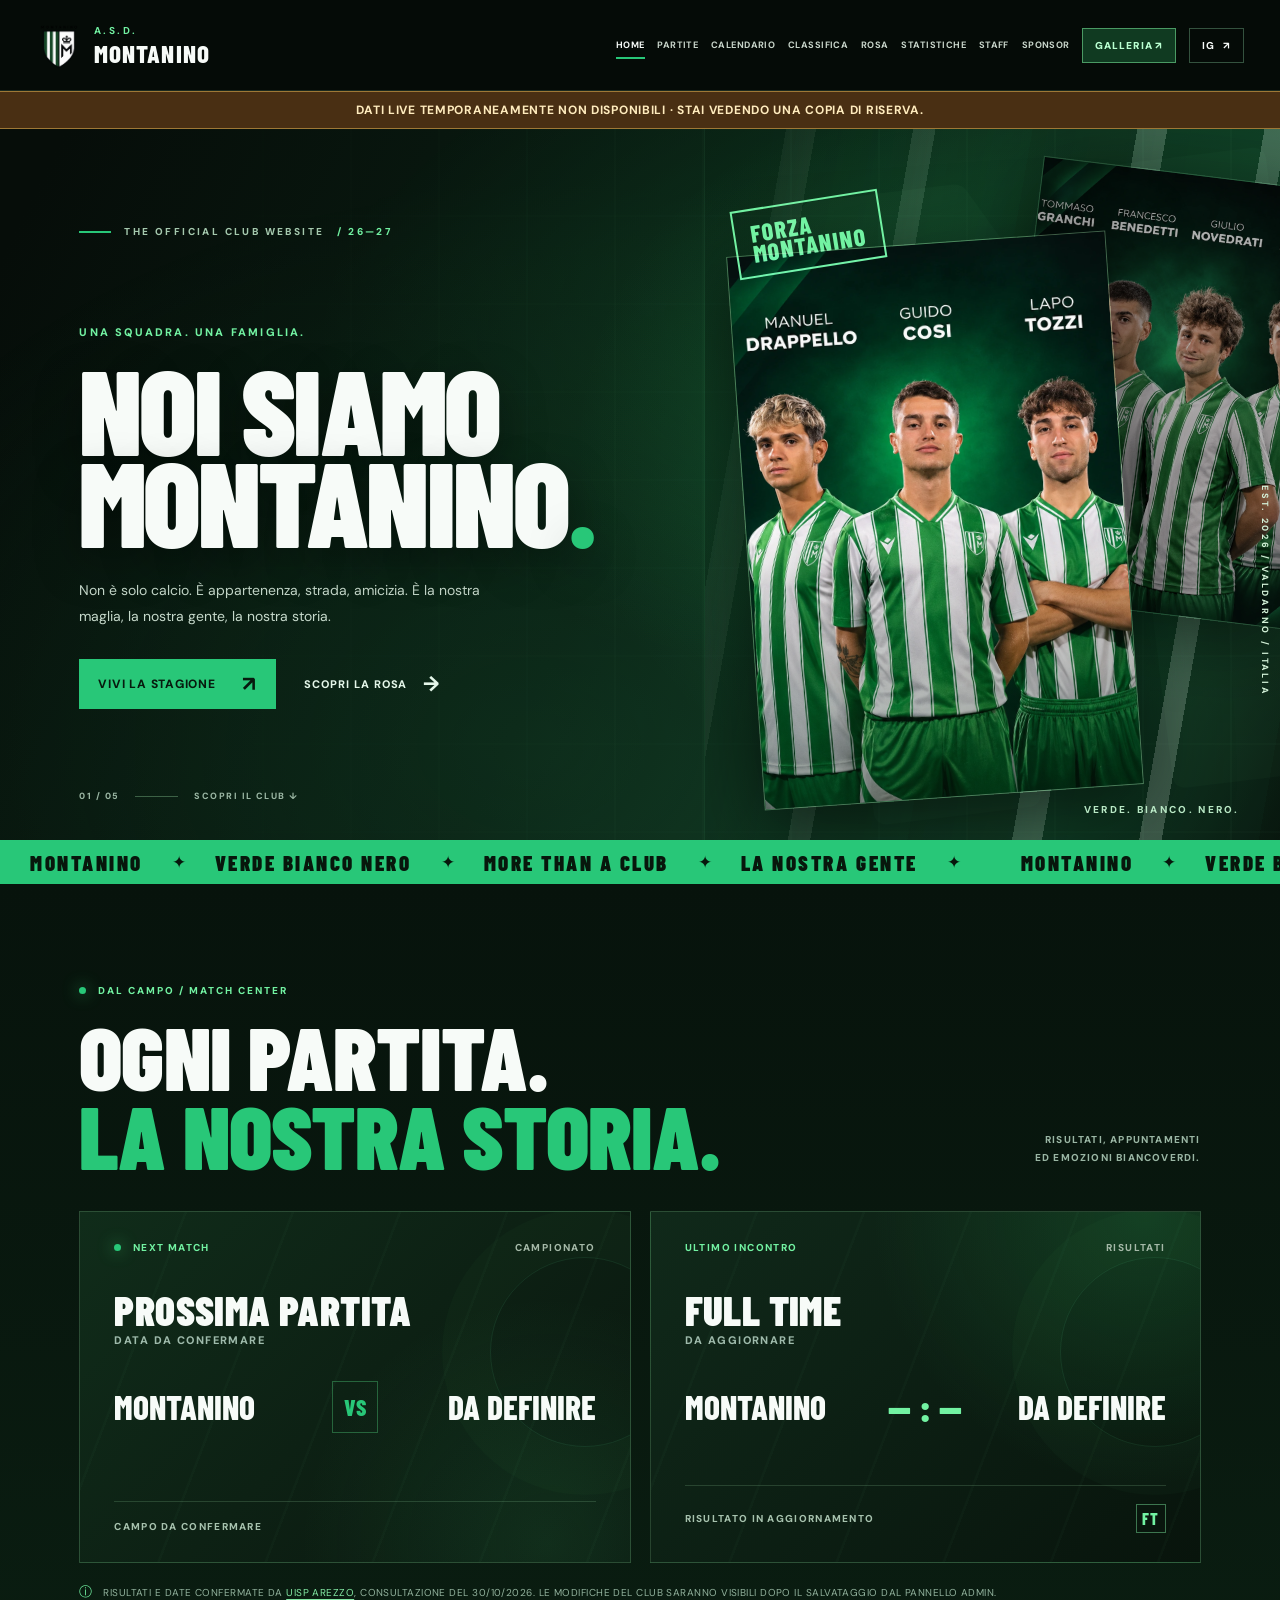
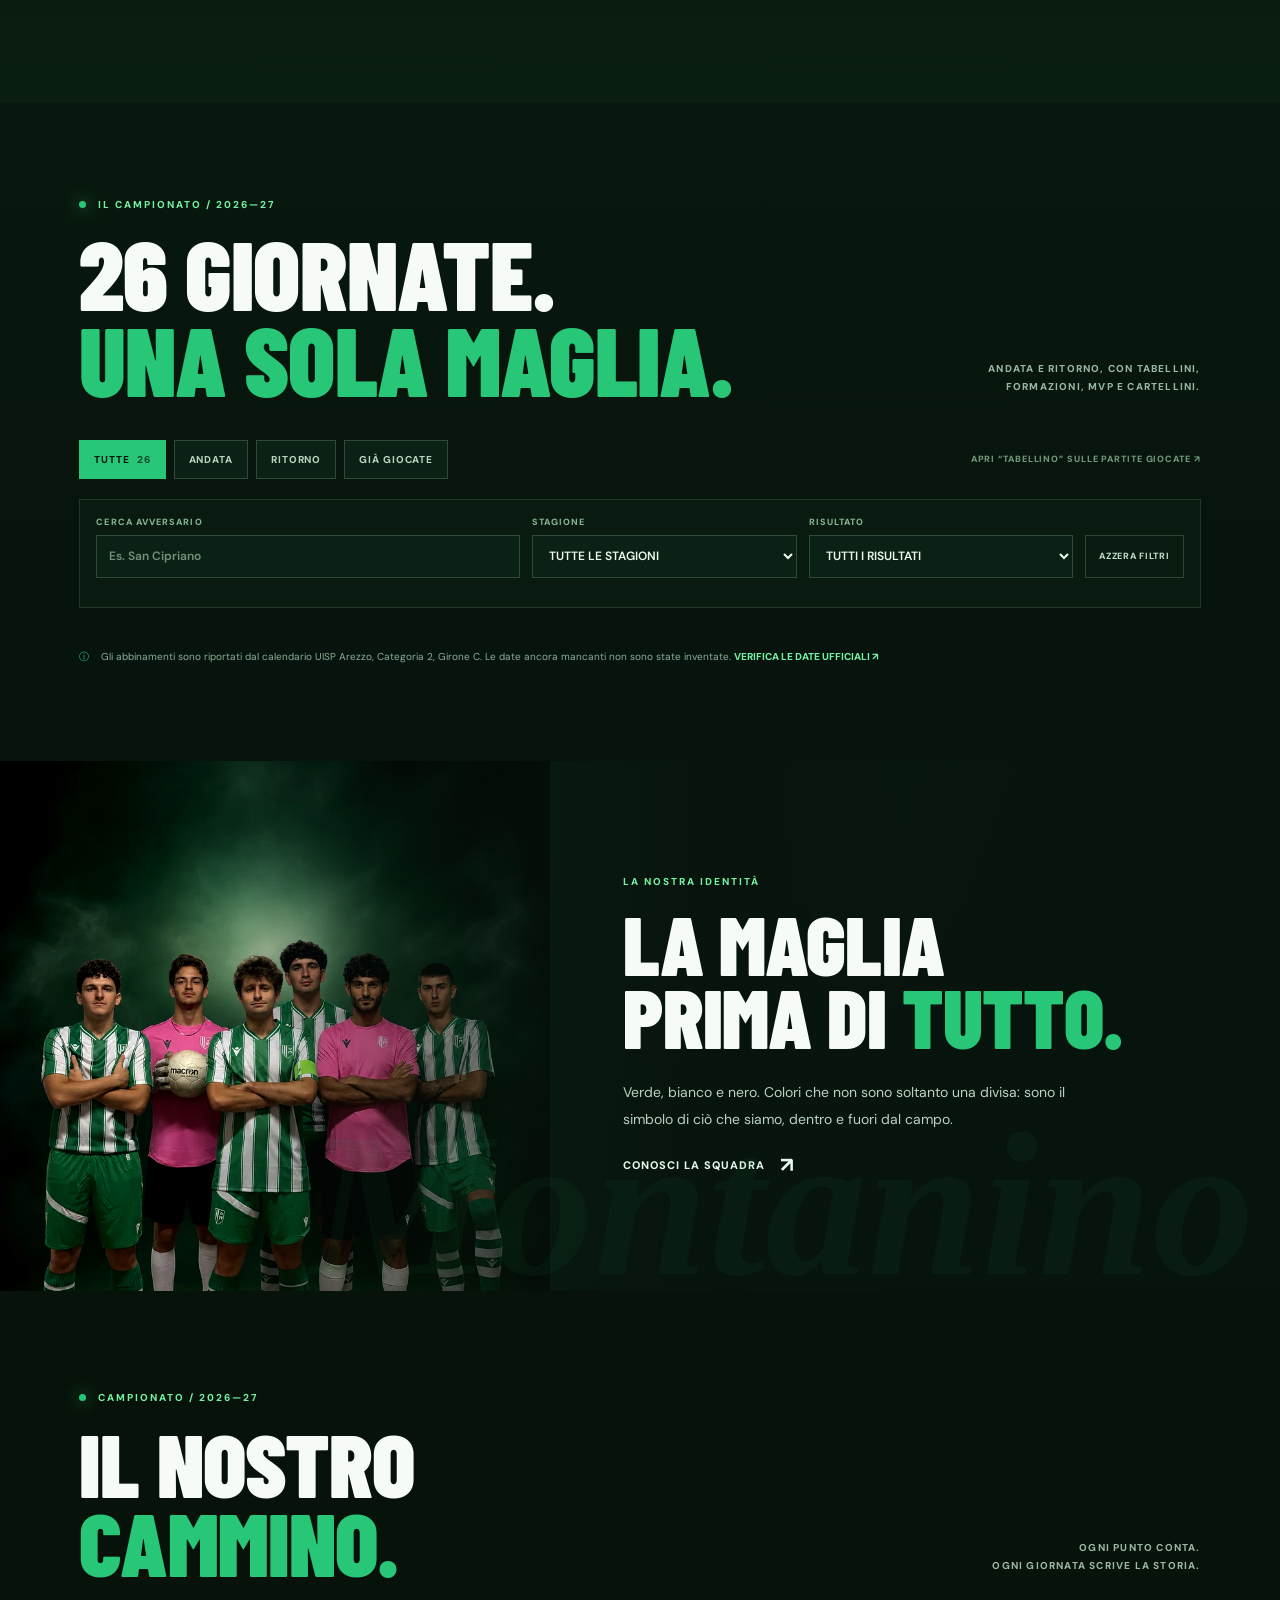
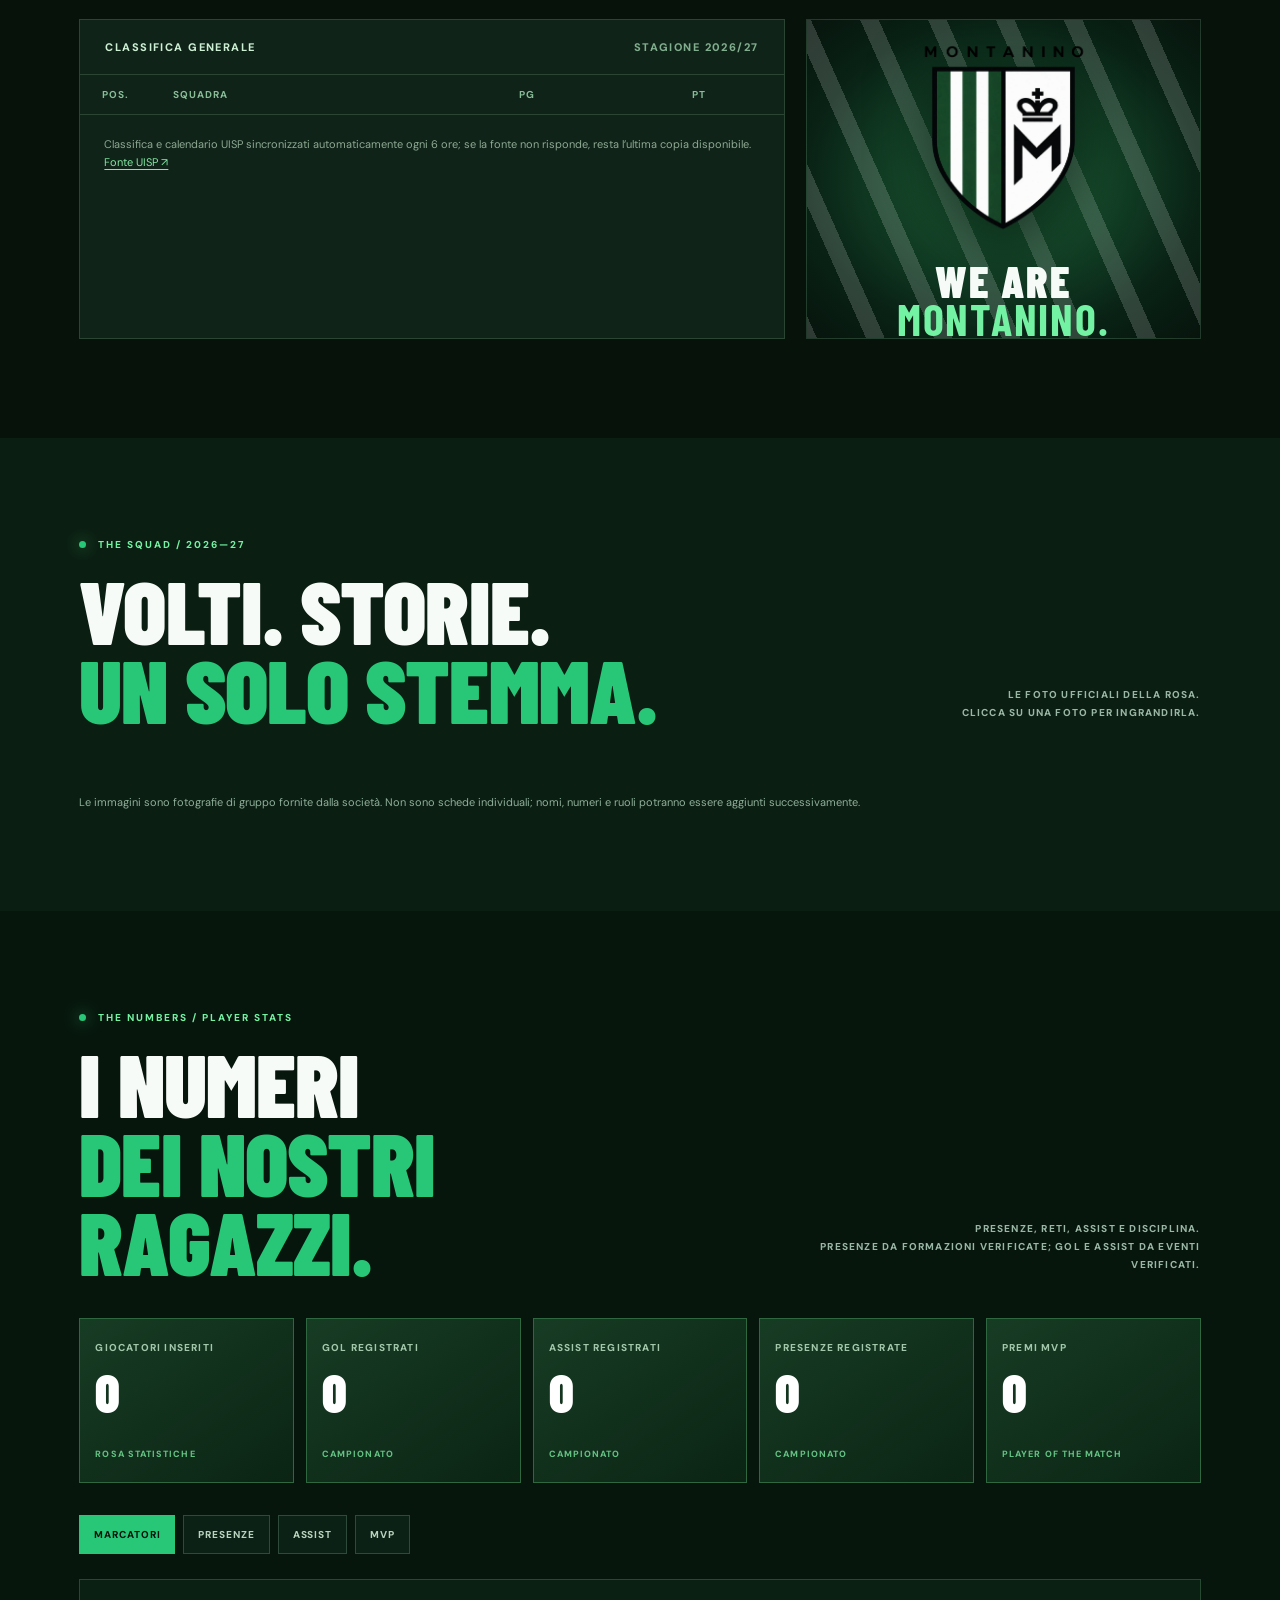
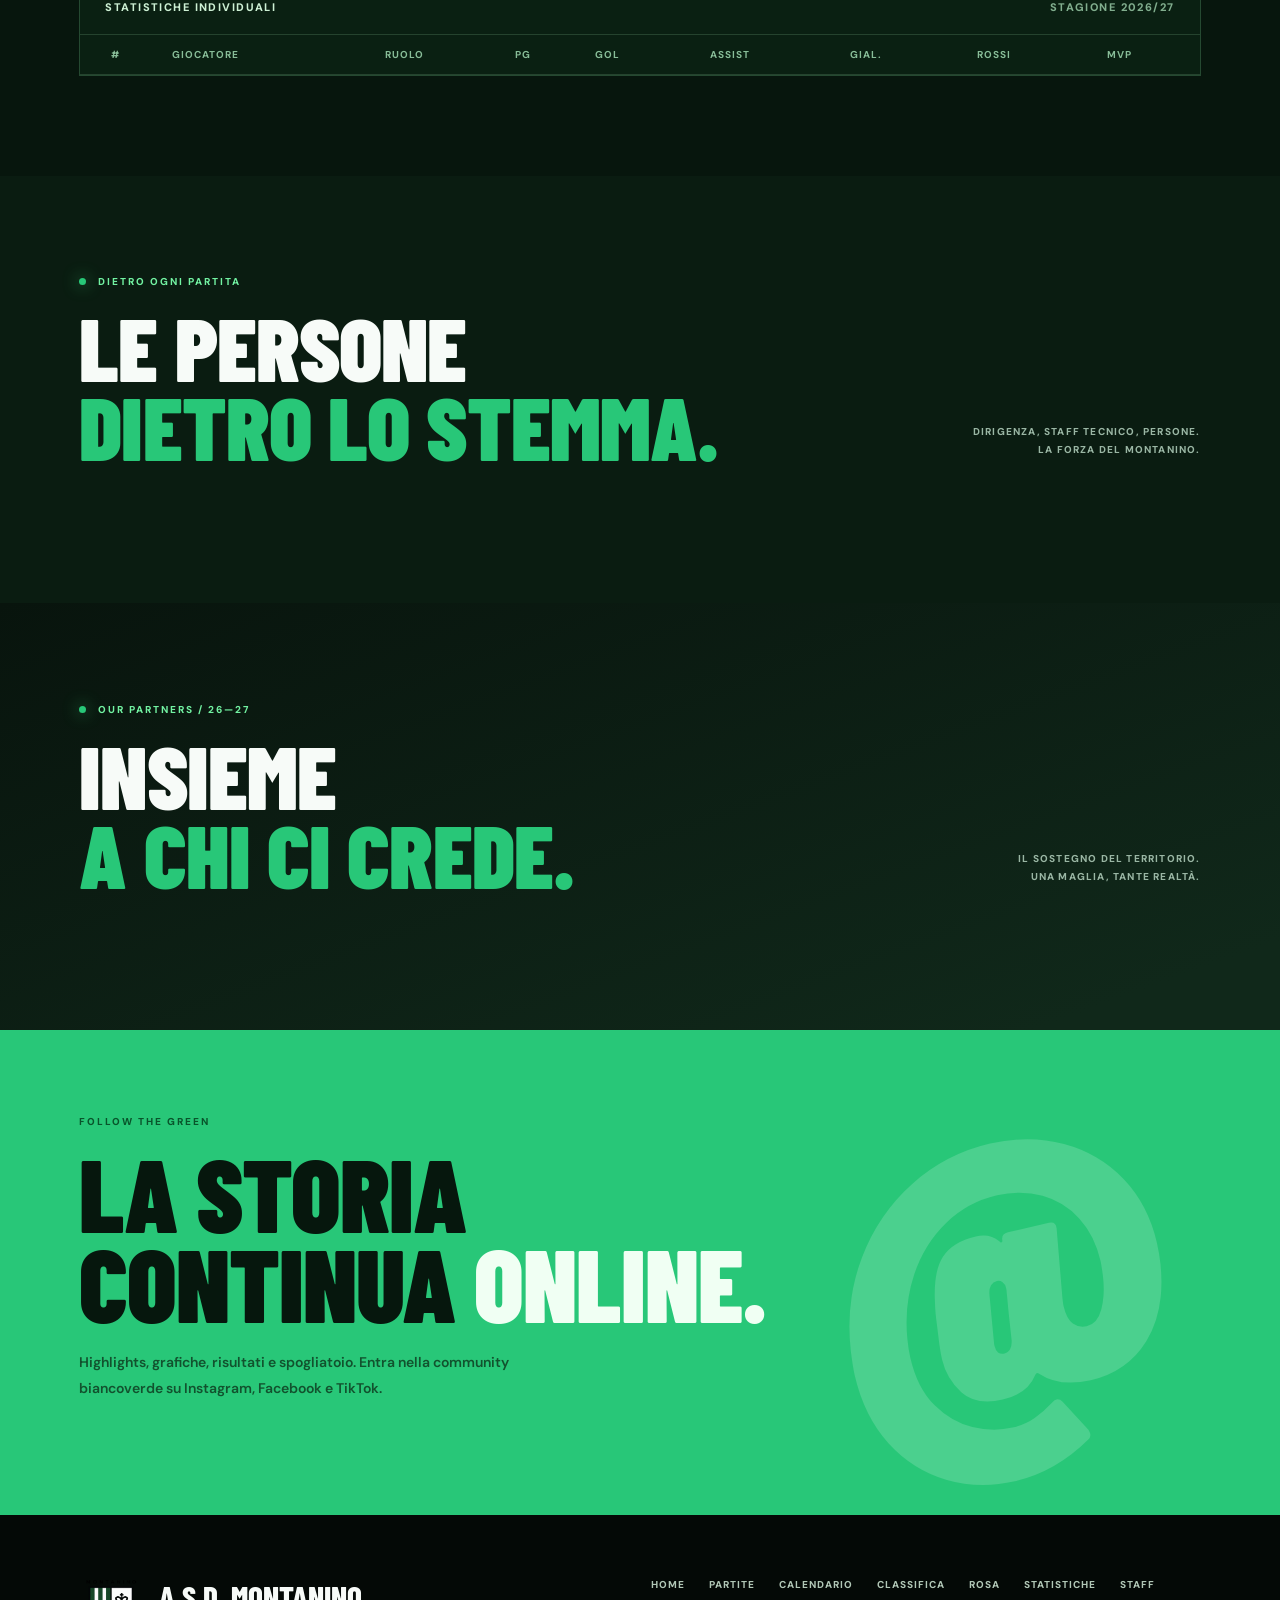
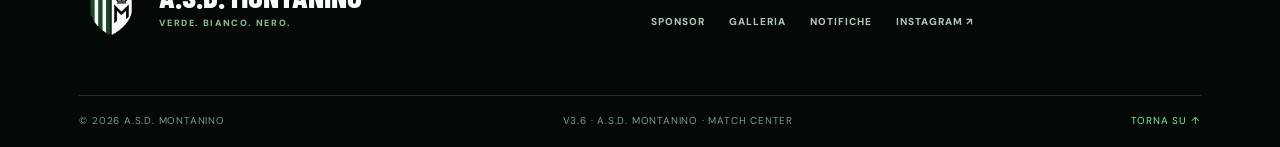
==== index.html @ 869f8a65 "Aggiunge promemoria agli eventi partita" ====
<!doctype html>
<html lang="it">
<head>
  <meta charset="utf-8">
  <meta name="viewport" content="width=device-width,initial-scale=1,viewport-fit=cover">
  <meta name="theme-color" content="#08100c">
  <meta name="description" content="A.S.D. Montanino. Una squadra, una maglia, una comunità. Scopri la rosa, le partite, i risultati e la stagione 2026/27.">
  <meta property="og:type" content="website">
  <meta property="og:title" content="A.S.D. Montanino — Sito ufficiale">
  <meta property="og:description" content="Non è solo calcio. È Montanino.">
  <meta property="og:image" content="assets/img/stemma.webp">
  <title>A.S.D. Montanino — Sito ufficiale</title>
  <link rel="icon" type="image/webp" href="assets/img/stemma.webp">
  <link rel="preconnect" href="https://fonts.googleapis.com">
  <link rel="preconnect" href="https://fonts.gstatic.com" crossorigin>
  <link href="https://fonts.googleapis.com/css2?family=Barlow+Condensed:wght@500;600;700;800;900&family=DM+Sans:wght@400;500;600;700;800&display=swap" rel="stylesheet">
  <link rel="stylesheet" href="style.css?v=20261122-calendar-archive-1">
  <script src="data.js" defer></script>
  <script src="player-cards.js?v=20261117-public-cards" defer></script>
  <script src="tabellini.js?v=20261117-public-cards" defer></script>
  <script src="config.js" defer></script>
  <script src="site-common.js?v=20261109-no-voti" defer></script>
  <script src="site-loader.js?v=20261122-match-reminders-1" defer></script>
  <script src="fx.js" defer></script>
  <link rel="manifest" href="manifest.json">
  <link rel="apple-touch-icon" href="assets/icons/montanino-192.png">
  <meta name="apple-mobile-web-app-capable" content="yes">
  <meta name="apple-mobile-web-app-status-bar-style" content="black-translucent">
  <meta name="apple-mobile-web-app-title" content="Montanino">
  <link rel="stylesheet" href="pwa.css?v=20261109">
  <script src="pwa.js?v=20261109" defer></script>
  <link rel="stylesheet" href="app-ui.css?v=20261122-safari-refresh-1">
  <script src="app-ui.js?v=20261122-safari-refresh-1" defer></script>
  <script src="push-route.js?v=20261109-tap" defer></script>
  <link rel="stylesheet" href="pull-refresh.css?v=20261109">
  <script src="pull-refresh.js?v=20261109" defer></script>
</head>
<body>
<a class="skip-link" href="#contenuto">Vai al contenuto</a>
<div id="intro" class="intro" aria-hidden="true">
  <div class="intro-ring"></div>
  <div class="intro-content"><img src="assets/img/stemma.webp" alt=""><span class="intro-kicker">A.S.D. MONTANINO</span><strong>LA NOSTRA STORIA.</strong><small>CLICCA PER SALTARE</small></div>
</div>
<div class="scroll-progress" aria-hidden="true"></div>
<header class="header" id="header">
  <a href="#home" class="brand" aria-label="Montanino — torna alla home">
    <img src="assets/img/stemma.webp" alt="" width="51" height="54">
    <span class="brand-name"><span>A.S.D.</span><strong>MONTANINO</strong></span>
  </a>
  <nav id="nav" class="nav" aria-label="Navigazione principale">
    <a class="nav-link is-current" href="#home">HOME</a>
    <a class="nav-link" href="#partite">PARTITE</a>
    <a class="nav-link" href="#calendario">CALENDARIO</a>
    <a class="nav-link" href="#classifica">CLASSIFICA</a>
    <a class="nav-link" href="#rosa">ROSA</a>
    <a class="nav-link" href="#statistiche">STATISTICHE</a>
    <a class="nav-link" href="#staff">STAFF</a>
    <a class="nav-link" href="#sponsor">SPONSOR</a>
    <a class="nav-gallery" href="galleria.html">GALLERIA ↗</a>
    <a class="nav-instagram" href="https://www.instagram.com/asd_montanino/" target="_blank" rel="noopener noreferrer" aria-label="Apri Instagram A.S.D. Montanino (nuova scheda)">IG <span aria-hidden="true">↗</span></a>
  </nav>
  <button id="menu-toggle" class="menu-toggle" type="button" aria-expanded="false" aria-controls="nav" aria-label="Apri menu"><span></span><span></span><span></span></button>
</header>
<main id="contenuto">
  <section class="hero" id="home" aria-labelledby="hero-title">
    <div class="hero-aurora" aria-hidden="true"></div>
    <div class="hero-grid" aria-hidden="true"></div>
    <canvas id="hero-particles" class="hero-particles" aria-hidden="true"></canvas>
    <div class="hero-giant" aria-hidden="true">M</div>
    <div class="hero-copy">
      <div class="hero-edition"><span class="edition-line"></span> THE OFFICIAL CLUB WEBSITE <span class="edition-number">/ 26—27</span></div>
      <div class="hero-heading-wrap"><p class="hero-pretitle">UNA SQUADRA. UNA FAMIGLIA.</p><h1 id="hero-title">NOI SIAMO<br><span>MONTANINO<span class="hero-period">.</span></span></h1></div>
      <p class="hero-description">Non è solo calcio. È appartenenza, strada, amicizia. È la nostra maglia, la nostra gente, la nostra storia.</p>
      <div class="hero-actions"><a class="btn btn-lime" href="#calendario">VIVI LA STAGIONE <span aria-hidden="true">↗</span></a><a class="text-link" href="#rosa">SCOPRI LA ROSA <span aria-hidden="true">→</span></a></div>
      <div class="hero-bottom"><span class="hero-bottom-index">01 / 05</span><span class="hero-line"></span><span>SCOPRI IL CLUB <span aria-hidden="true">↓</span></span></div>
    </div>
    <div class="hero-art" aria-label="Fotografia della rosa del Montanino">
      <div class="art-stripes" aria-hidden="true"></div><div class="art-stamp" aria-hidden="true">FORZA<br>MONTANINO</div>
      <div class="art-photo photo-back" aria-hidden="true"><img src="assets/img/rosa-03.webp?v=20261103" alt="" fetchpriority="high"></div>
      <div class="art-photo photo-front"><img src="assets/img/rosa-01.webp?v=20261103" alt="Gruppo di giocatori del Montanino con maglia biancoverde" fetchpriority="high"></div>
      <span class="art-side-label">EST. 2026 / VALDARNO / ITALIA</span>
      <span class="art-corner-label">VERDE. BIANCO. NERO.</span>
    </div>
  </section>
  <div class="marquee" aria-label="Verde, bianco, nero. Noi siamo Montanino."><div class="marquee-track" aria-hidden="true"><div class="marquee-set"><span>MONTANINO</span><i>✦</i><span>VERDE BIANCO NERO</span><i>✦</i><span>MORE THAN A CLUB</span><i>✦</i><span>LA NOSTRA GENTE</span><i>✦</i></div><div class="marquee-set"><span>MONTANINO</span><i>✦</i><span>VERDE BIANCO NERO</span><i>✦</i><span>MORE THAN A CLUB</span><i>✦</i><span>LA NOSTRA GENTE</span><i>✦</i></div></div></div>
  <section class="section section-matches" id="partite" aria-labelledby="matches-title">
    <div class="section-heading reveal"><div><p class="eyebrow"><span class="eyebrow-dot"></span> DAL CAMPO / MATCH CENTER</p><h2 id="matches-title">OGNI PARTITA.<br><span>LA NOSTRA STORIA.</span></h2></div><p class="heading-aside">RISULTATI, APPUNTAMENTI<br>ED EMOZIONI BIANCOVERDI.</p></div>
    <div class="match-grid">
      <article class="match-card match-next reveal" aria-labelledby="next-title"><div class="match-card-top"><span class="match-label"><span class="live-dot"></span> NEXT MATCH</span><span class="match-kind" id="next-competition">CAMPIONATO</span></div><h3 id="next-title">PROSSIMA PARTITA</h3><div class="match-date" id="next-date">DATA DA CONFERMARE</div><div class="match-teams"><strong id="next-home">MONTANINO</strong><span class="vs-badge">VS</span><strong id="next-away">DA DEFINIRE</strong></div><div class="countdown" id="countdown" hidden aria-label="Conto alla rovescia alla prossima partita"></div><div class="match-footer"><span id="next-place">CAMPO DA CONFERMARE</span><a id="next-maps" class="arrow-chip" href="#partite" hidden target="_blank" rel="noopener noreferrer" aria-label="Indicazioni per il campo">↗</a></div></article>
      <article class="match-card match-last reveal" aria-labelledby="last-title"><div class="match-card-top"><span class="match-label">ULTIMO INCONTRO</span><span class="match-kind" id="last-competition">RISULTATI</span></div><h3 id="last-title">FULL TIME</h3><div class="match-date" id="last-date">DA AGGIORNARE</div><div class="match-teams"><strong id="last-home">MONTANINO</strong><span class="last-score" id="last-score">— : —</span><strong id="last-away">DA DEFINIRE</strong></div><div class="match-footer"><span id="last-status">RISULTATO IN AGGIORNAMENTO</span><span class="ft-badge">FT</span></div><a id="last-report-link" class="match-report-cta" href="#calendario" hidden>APRI TABELLINO <span aria-hidden="true">↗</span></a></article>
    </div>
    <div class="match-notice"><span>ⓘ</span> RISULTATI E DATE CONFERMATE DA <a href="https://gestionalecalcionuovo.uisp.it/AREZZO/25/57" target="_blank" rel="noopener noreferrer">UISP AREZZO</a>, CONSULTAZIONE DEL 30/10/2026. LE MODIFICHE DEL CLUB SARANNO VISIBILI DOPO IL SALVATAGGIO DAL PANNELLO ADMIN.</div>
  </section>

  <section class="section section-home-gallery" id="foto" aria-labelledby="home-gallery-title" hidden>
    <div class="home-gallery-header">
      <div class="home-gallery-intro">
        <p class="eyebrow"><span class="eyebrow-dot"></span> DAL CAMPO / PHOTO STORIES</p>
        <h2 id="home-gallery-title">SCATTI <span>BIANCOVERDI.</span></h2>
        <p class="home-gallery-subtitle">Le emozioni delle nostre partite scorrono davanti a te.</p>
      </div>
      <div class="home-gallery-controls">
        <a class="home-gallery-all" href="galleria.html">TUTTA LA GALLERIA <span aria-hidden="true">↗</span></a>
      </div>
    </div>
    <div id="home-gallery-track" class="home-gallery-track" aria-label="Anteprima fotografica delle partite a scorrimento automatico"></div>
    <div class="home-gallery-footer"><span>ANTEPRIMA FOTOGRAFICA</span><span>GUARDA TUTTI GLI SCATTI NELLA GALLERIA ↗</span></div>
  </section>

  <section class="section section-calendar" id="calendario" aria-labelledby="calendar-title">
    <div class="section-heading reveal"><div><p class="eyebrow"><span class="eyebrow-dot"></span> IL CAMPIONATO / 2026—27</p><h2 id="calendar-title">26 GIORNATE.<br><span>UNA SOLA MAGLIA.</span></h2></div><p class="heading-aside">ANDATA E RITORNO, CON TABELLINI,<br>FORMAZIONI, MVP E CARTELLINI.</p></div>
    <div class="section-toolbar"><div class="filter-pills" role="group" aria-label="Filtra calendario"><button type="button" class="pill is-active" data-calendar-filter="tutte" aria-pressed="true">TUTTE <span>26</span></button><button type="button" class="pill" data-calendar-filter="Andata" aria-pressed="false">ANDATA</button><button type="button" class="pill" data-calendar-filter="Ritorno" aria-pressed="false">RITORNO</button><button type="button" class="pill" data-calendar-filter="giocate" aria-pressed="false">GIÀ GIOCATE</button></div><div class="toolbar-help">APRI “TABELLINO” SULLE PARTITE GIOCATE <span aria-hidden="true">↗</span></div></div>
    <div class="calendar-archive-filters" aria-label="Cerca e filtra l’archivio partite">
      <label class="calendar-search-field" for="calendar-search"><span>CERCA AVVERSARIO</span><input id="calendar-search" type="search" placeholder="Es. San Cipriano" autocomplete="off"></label>
      <label for="calendar-season-filter"><span>STAGIONE</span><select id="calendar-season-filter"><option value="tutte">TUTTE LE STAGIONI</option></select></label>
      <label for="calendar-result-filter"><span>RISULTATO</span><select id="calendar-result-filter"><option value="tutti">TUTTI I RISULTATI</option><option value="vinte">VITTORIE</option><option value="pareggiate">PAREGGI</option><option value="perse">SCONFITTE</option><option value="programmate">PROGRAMMATE</option></select></label>
      <button id="calendar-reset-filters" class="calendar-reset-filters" type="button">AZZERA FILTRI</button>
      <p id="calendar-result-count" class="calendar-result-count" aria-live="polite"></p>
    </div>
    <div id="calendar-list" class="calendar-list" aria-live="polite"></div>
    <div class="calendar-source"><span>ⓘ</span> Gli abbinamenti sono riportati dal calendario UISP Arezzo, Categoria 2, Girone C. Le date ancora mancanti non sono state inventate. <a href="https://gestionalecalcionuovo.uisp.it/AREZZO/25/57" target="_blank" rel="noopener noreferrer">VERIFICA LE DATE UFFICIALI ↗</a></div>
  </section>
  <section class="story-banner" id="identita" aria-labelledby="story-title"><div class="story-image"><img src="assets/img/identita-hero.webp?v=20261104e" alt="Squadra del Montanino con lo stemma ufficiale" loading="lazy" onerror="this.onerror=null;this.src='assets/img/rosa-04.webp?v=20261103'"></div><div class="story-text reveal"><p class="eyebrow">LA NOSTRA IDENTITÀ</p><h2 id="story-title">LA MAGLIA<br>PRIMA DI <span>TUTTO.</span></h2><p>Verde, bianco e nero. Colori che non sono soltanto una divisa: sono il simbolo di ciò che siamo, dentro e fuori dal campo.</p><a href="#rosa" class="text-link">CONOSCI LA SQUADRA <span aria-hidden="true">↗</span></a></div><div class="story-script" aria-hidden="true">Montanino</div></section>
  <section class="section section-standings" id="classifica" aria-labelledby="standings-title"><div class="section-heading reveal"><div><p class="eyebrow"><span class="eyebrow-dot"></span> CAMPIONATO / 2026—27</p><h2 id="standings-title">IL NOSTRO<br><span>CAMMINO.</span></h2></div><p class="heading-aside">OGNI PUNTO CONTA.<br>OGNI GIORNATA SCRIVE LA STORIA.</p></div><div class="standings-layout"><div class="table-box reveal"><div class="table-caption"><span>CLASSIFICA GENERALE</span><span>STAGIONE 2026/27</span></div><div class="table-scroll"><table><thead><tr><th scope="col">POS.</th><th scope="col">SQUADRA</th><th scope="col">PG</th><th scope="col">PT</th></tr></thead><tbody id="standings"></tbody></table></div><div class="table-foot">Classifica e calendario UISP sincronizzati automaticamente ogni 6 ore; se la fonte non risponde, resta l’ultima copia disponibile. <a href="https://gestionalecalcionuovo.uisp.it/AREZZO/25/57" target="_blank" rel="noopener noreferrer">Fonte UISP ↗</a></div></div><aside class="standings-art reveal"><div class="standings-stripes"></div><img src="assets/img/stemma.webp" alt="Stemma Montanino" loading="lazy"><span>WE ARE<br><strong>MONTANINO.</strong></span></aside></div></section>
  <section class="section section-roster" id="rosa" aria-labelledby="roster-title"><div class="section-heading reveal"><div><p class="eyebrow"><span class="eyebrow-dot"></span> THE SQUAD / 2026—27</p><h2 id="roster-title">VOLTI. STORIE.<br><span>UN SOLO STEMMA.</span></h2></div><p class="heading-aside">LE FOTO UFFICIALI DELLA ROSA.<br>CLICCA SU UNA FOTO PER INGRANDIRLA.</p></div><div class="roster-grid" id="roster"></div><p class="roster-note">Le immagini sono fotografie di gruppo fornite dalla società. Non sono schede individuali; nomi, numeri e ruoli potranno essere aggiunti successivamente.</p></section>

  <section class="section section-stats" id="statistiche" aria-labelledby="stats-title">
    <div class="section-heading reveal"><div><p class="eyebrow"><span class="eyebrow-dot"></span> THE NUMBERS / PLAYER STATS</p><h2 id="stats-title">I NUMERI<br><span>DEI NOSTRI RAGAZZI.</span></h2></div><p class="heading-aside">PRESENZE, RETI, ASSIST E DISCIPLINA.<br>PRESENZE DA FORMAZIONI VERIFICATE; GOL E ASSIST DA EVENTI VERIFICATI.</p></div>
    <p id="stats-coverage" class="stats-coverage" hidden></p>
    <div class="stat-highlights reveal"><div class="stat-highlight"><small>GIOCATORI INSERITI</small><strong id="stat-players-total">0</strong><span>ROSA STATISTICHE</span></div><div class="stat-highlight"><small>GOL REGISTRATI</small><strong id="stat-goals-total">0</strong><span>CAMPIONATO</span></div><div class="stat-highlight"><small>ASSIST REGISTRATI</small><strong id="stat-assists-total">0</strong><span>CAMPIONATO</span></div><div class="stat-highlight"><small>PRESENZE REGISTRATE</small><strong id="stat-apps-total">0</strong><span>CAMPIONATO</span></div><div class="stat-highlight"><small>PREMI MVP</small><strong id="stat-mvp-total">0</strong><span>PLAYER OF THE MATCH</span></div></div>
    <div class="section-toolbar"><div class="filter-pills" role="group" aria-label="Ordina statistiche giocatori"><button type="button" class="pill is-active" data-stats-sort="gol" aria-pressed="true">MARCATORI</button><button type="button" class="pill" data-stats-sort="presenze" aria-pressed="false">PRESENZE</button><button type="button" class="pill" data-stats-sort="assist" aria-pressed="false">ASSIST</button><button type="button" class="pill" data-stats-sort="mvp" aria-pressed="false">MVP</button></div></div>
    <div class="stats-table-shell reveal"><div class="table-caption"><span>STATISTICHE INDIVIDUALI</span><span>STAGIONE 2026/27</span></div><div class="table-scroll"><table class="player-stat-table"><thead><tr><th>#</th><th>GIOCATORE</th><th>RUOLO</th><th>PG</th><th>GOL</th><th>ASSIST</th><th>GIAL.</th><th>ROSSI</th><th>MVP</th></tr></thead><tbody id="player-stats"></tbody></table></div><div id="stats-empty" class="editorial-empty" hidden><strong>I NOSTRI NUMERI,<br>PRESTO ONLINE.</strong><p>La sezione è pronta. Aggiungi la rosa nell’area admin e completa i tabellini per aggiornare le statistiche.</p></div></div>
  </section>
  <section class="section section-staff" id="staff" aria-labelledby="staff-title">
    <div class="section-heading reveal"><div><p class="eyebrow"><span class="eyebrow-dot"></span> DIETRO OGNI PARTITA</p><h2 id="staff-title">LE PERSONE<br><span>DIETRO LO STEMMA.</span></h2></div><p class="heading-aside">DIRIGENZA, STAFF TECNICO, PERSONE.<br>LA FORZA DEL MONTANINO.</p></div>
    <div id="staff-list" class="staff-groups"></div><div id="staff-empty" class="editorial-empty staff-empty reveal" hidden><span class="empty-monogram" aria-hidden="true">M</span><strong>IL NOSTRO<br>STAFF.</strong><p>Qui compariranno presidente, dirigenti, allenatori, preparatori e collaboratori. Inserisci i nominativi dello staff nel pannello amministratore.</p></div>
  </section>
  <section class="section section-sponsors" id="sponsor" aria-labelledby="sponsors-title">
    <div class="section-heading reveal"><div><p class="eyebrow"><span class="eyebrow-dot"></span> OUR PARTNERS / 26—27</p><h2 id="sponsors-title">INSIEME<br><span>A CHI CI CREDE.</span></h2></div><p class="heading-aside">IL SOSTEGNO DEL TERRITORIO.<br>UNA MAGLIA, TANTE REALTÀ.</p></div>
    <div id="sponsors-list" class="sponsor-grid"></div><div id="sponsors-empty" class="editorial-empty sponsor-empty reveal" hidden><strong>PARTNER<br>BIANCOVERDI.</strong><p>Lo spazio per chi sostiene il Montanino. Inserisci gli sponsor nel pannello amministratore; i loghi si caricano nei file del sito.</p></div>
  </section>
  <section class="section social-section" id="social" aria-labelledby="social-title"><div class="social-inner reveal"><div><p class="eyebrow">FOLLOW THE GREEN</p><h2 id="social-title">LA STORIA<br>CONTINUA <span>ONLINE.</span></h2><p>Highlights, grafiche, risultati e spogliatoio. Entra nella community biancoverde su Instagram, Facebook e TikTok.</p><div class="social-links" id="social-links" aria-label="Profili social Montanino"></div></div><div class="social-symbol" aria-hidden="true">@</div></div></section>
</main>
<footer class="footer"><div class="footer-top"><div class="footer-brand"><img src="assets/img/stemma.webp" alt="" width="72" height="76"><div><strong>A.S.D. MONTANINO</strong><span>VERDE. BIANCO. NERO.</span></div></div><div class="footer-links"><a href="#home">HOME</a><a href="#partite">PARTITE</a><a href="#calendario">CALENDARIO</a><a href="#classifica">CLASSIFICA</a><a href="#rosa">ROSA</a><a href="#statistiche">STATISTICHE</a><a href="#staff">STAFF</a><a href="#sponsor">SPONSOR</a><a href="galleria.html">GALLERIA</a><a href="notifiche.html">NOTIFICHE</a><a href="https://www.instagram.com/asd_montanino/" target="_blank" rel="noopener noreferrer">INSTAGRAM ↗</a></div></div><div class="footer-bottom"><span>© <span id="year">2026</span> A.S.D. MONTANINO</span><span>V3.6 · A.S.D. MONTANINO · MATCH CENTER</span><a href="#home">TORNA SU ↑</a></div></footer>
<button id="to-top" class="to-top" type="button" aria-label="Torna in cima">↑</button>
<div id="lightbox" class="lightbox" role="dialog" aria-modal="true" aria-label="Visualizza foto della rosa" hidden><button class="lightbox-close" type="button" aria-label="Chiudi fotografia">×</button><button class="lightbox-prev" type="button" aria-label="Foto precedente">‹</button><figure><img id="lightbox-img" alt=""><figcaption id="lightbox-caption"></figcaption></figure><button class="lightbox-next" type="button" aria-label="Foto successiva">›</button></div>
</body>
</html>
---- style.css ----
/* =====================================
   ASD MONTANINO — SITO V2 / DESIGN SYSTEM
   Colori da Instagram: verde, bianco, nero.
   Font gratuiti via Google Fonts con fallback di sistema.
   Nessuna libreria JavaScript esterna.
   ===================================== */
:root{
  --black:#060b08;--dark:#09140d;--forest:#0d2517;--forest2:#153e27;
  --green:#28c778;--green-light:#72f2a2;--white:#f7fbf8;--muted:#a8bcae;
  --line:rgba(158,228,174,.18);--title:'Barlow Condensed',Impact,'Arial Narrow',sans-serif;
  --body:'DM Sans',Arial,sans-serif;--ease:cubic-bezier(.16,1,.3,1);
  --pad:clamp(22px,6.2vw,110px);
}
*,*:before,*:after{box-sizing:border-box}
html{scroll-behavior:smooth;scroll-padding-top:85px}
body{margin:0;background:var(--black);color:var(--white);font-family:var(--body);font-size:15px;-webkit-font-smoothing:antialiased}
body.modal-open{overflow:hidden}
a{color:inherit;text-decoration:none}
button{font:inherit;cursor:pointer}
img{display:block;max-width:100%}
button:focus-visible,a:focus-visible{outline:3px solid var(--green-light);outline-offset:4px}
::selection{background:var(--green);color:var(--black)}
[hidden]{display:none!important}
.skip-link{position:fixed;z-index:9999;left:10px;top:-100px;padding:12px 18px;background:var(--green);color:var(--black);font-weight:800}
.skip-link:focus{top:8px}
/* opening sequence */
.intro{position:fixed;inset:0;z-index:1000;display:grid;place-items:center;background:radial-gradient(circle at center,#174f2e 0%,#0d2315 34%,#050905 75%);overflow:hidden;transition:clip-path .72s var(--ease),opacity .72s ease;clip-path:circle(155% at 50% 50%)}
.intro.leaving{clip-path:circle(0 at 50% 50%);opacity:0;pointer-events:none}
.intro:after{content:"";position:absolute;inset:0;background:repeating-linear-gradient(90deg,transparent 0 110px,rgba(255,255,255,.015) 110px 111px);pointer-events:none}
.intro-ring{position:absolute;width:290px;height:290px;border:1px solid rgba(133,236,160,.32);border-radius:50%;box-shadow:0 0 90px rgba(48,206,117,.1),inset 0 0 80px rgba(48,206,117,.05);animation:intro-pulse 2s ease-in-out infinite}
.intro-ring:before{content:"";position:absolute;inset:-15px;border:1px dashed rgba(143,229,159,.23);border-radius:50%;animation:ring-spin 15s linear infinite}
.intro-content{position:relative;z-index:1;display:flex;align-items:center;flex-direction:column;text-align:center}
.intro-content img{width:145px;height:155px;object-fit:contain;filter:drop-shadow(0 14px 22px #0007);animation:crest-appear .9s var(--ease) both}
.intro-kicker{margin:22px 0 5px;color:var(--green-light);font-size:11px;font-weight:800;letter-spacing:.35em}
.intro strong{font:800 38px/1 var(--title);letter-spacing:.08em;animation:rise .8s .32s both}
.intro small{margin-top:22px;font-size:9px;letter-spacing:.23em;color:#afc4b5;opacity:.7}
@keyframes intro-pulse{50%{transform:scale(1.08);opacity:.6}}@keyframes ring-spin{to{transform:rotate(360deg)}}
@keyframes crest-appear{from{opacity:0;transform:translateY(30px) scale(.8)}to{opacity:1;transform:none}}
@keyframes rise{from{opacity:0;transform:translateY(20px)}to{opacity:1;transform:none}}
.scroll-progress{position:fixed;z-index:101;top:0;left:0;width:100%;height:2px;background:var(--green);transform-origin:left;transform:scaleX(0);box-shadow:0 0 12px var(--green)}
/* header */
.header{height:91px;position:sticky;z-index:100;top:0;padding:0 var(--pad);display:flex;align-items:center;justify-content:space-between;gap:20px;background:rgba(6,12,8,.92);border-bottom:1px solid rgba(175,238,184,.13);-webkit-backdrop-filter:blur(20px);backdrop-filter:blur(20px);transition:height .4s var(--ease),background .3s ease}
.header.is-scrolled{height:75px;background:rgba(5,10,7,.96)}
.brand{display:flex;gap:12px;align-items:center;flex-shrink:0}
.brand img{width:46px;height:58px;object-fit:contain;transition:width .3s,height .3s}
.header.is-scrolled .brand img{width:42px;height:50px}
.brand-name{display:flex;flex-direction:column;line-height:.97}
.brand-name>span{font-size:10px;letter-spacing:.25em;font-weight:700;color:var(--green-light)}
.brand-name strong{margin-top:6px;font:800 25px/.9 var(--title);letter-spacing:.045em}
.nav{display:flex;align-items:center;gap:clamp(14px,2vw,29px)}
.nav-link{font:700 12px var(--body);letter-spacing:.105em;position:relative;padding:10px 0;color:#c8d5ca;transition:color .3s}
.nav-link:hover,.nav-link.is-current{color:var(--white)}
.nav-link:after{content:"";position:absolute;bottom:2px;left:0;width:100%;height:2px;transform:scaleX(0);transform-origin:left;background:var(--green);transition:transform .35s var(--ease)}
.nav-link:hover:after,.nav-link.is-current:after{transform:scaleX(1)}
.nav-instagram{display:flex;gap:20px;align-items:center;font-weight:800;font-size:11px;letter-spacing:.1em;border:1px solid rgba(144,219,166,.34);padding:12px 16px;transition:background .3s,color .3s}
.nav-instagram:hover{background:var(--green);color:var(--black)}
.menu-toggle{display:none;width:45px;height:45px;border:1px solid var(--line);background:transparent;padding:12px 10px;flex-direction:column;justify-content:space-around}
.menu-toggle span{display:block;height:2px;width:100%;background:white;transition:transform .3s,opacity .3s}
.menu-toggle.active span:first-child{transform:translateY(7px) rotate(45deg)}
.menu-toggle.active span:nth-child(2){opacity:0}
.menu-toggle.active span:last-child{transform:translateY(-7px) rotate(-45deg)}
/* hero */
.hero{--mouseX:72%;--mouseY:45%;min-height:clamp(660px,79vh,920px);display:grid;grid-template-columns:55% 45%;position:relative;isolation:isolate;overflow:hidden;background:linear-gradient(117deg,#060d09 4%,#0a1f13 50%,#123d26 85%,#08130d)}
.hero:before{content:"";position:absolute;z-index:-1;inset:0;pointer-events:none;background:radial-gradient(480px circle at var(--mouseX) var(--mouseY),rgba(42,216,112,.17),transparent 72%)}
.hero-aurora{position:absolute;z-index:-1;inset:-30%;opacity:.6;background:radial-gradient(ellipse at 72% 37%,rgba(40,213,111,.28),transparent 37%),radial-gradient(ellipse at 45% 73%,rgba(26,91,55,.36),transparent 48%);animation:aurora-drift 16s ease-in-out infinite alternate}
@keyframes aurora-drift{to{transform:translate(-5%,5%) rotate(-6deg) scale(1.08)}}
.hero-grid{position:absolute;inset:0;z-index:0;opacity:.17;background-image:linear-gradient(90deg,transparent 98%,rgba(125,220,154,.22) 98%),linear-gradient(transparent 98%,rgba(125,220,154,.17) 98%);background-size:88px 88px;mask-image:linear-gradient(90deg,transparent 4%,#000 95%);pointer-events:none}
.hero-particles{position:absolute;inset:0;width:100%;height:100%;z-index:0;pointer-events:none}
.hero-giant{position:absolute;z-index:0;right:-3%;top:-19%;font:900 clamp(450px,70vw,1150px)/1 var(--title);color:rgba(135,244,163,.03);transform:rotate(-7deg);pointer-events:none}
.hero-copy{position:relative;z-index:5;display:flex;flex-direction:column;align-items:flex-start;padding:clamp(60px,7.5vw,115px) 0 38px var(--pad);min-width:0}
.hero-edition{display:flex;align-items:center;gap:13px;color:#a5c9ae;font-size:10px;font-weight:800;letter-spacing:.24em;white-space:nowrap}
.edition-line{width:32px;height:2px;background:var(--green)}
.edition-number{font-size:10px;color:var(--green-light)}
.hero-heading-wrap{margin-top:auto;padding:56px 0 4px}
.hero-pretitle{font-size:11px;font-weight:800;letter-spacing:.2em;color:var(--green-light);margin:0 0 24px}
.hero h1{position:relative;font:900 clamp(78px,9.3vw,170px)/.77 var(--title);letter-spacing:-.025em;margin:0;text-transform:uppercase;white-space:nowrap;text-shadow:0 15px 45px #0006}
.hero h1>span{color:var(--white)}
.hero-period{color:var(--green)}
.hero-description{max-width:440px;font-size:14px;line-height:1.85;color:#c6d9cb;margin:28px 0 0}
.hero-actions{display:flex;align-items:center;gap:28px;margin-top:29px}
.btn{min-height:50px;display:inline-flex;align-items:center;justify-content:space-between;gap:26px;padding:15px 19px;font:800 12px var(--body);letter-spacing:.065em;transition:background .25s,color .25s,transform .25s var(--ease)}
.btn:hover{transform:translateY(-3px)}
.btn-lime{background:var(--green);color:#071a0e}
.btn-lime:hover{background:#e9fff0}
.btn span,.text-link span{font-size:21px;line-height:0}
.text-link{display:inline-flex;align-items:center;gap:15px;color:#e5f7ea;font-size:11px;letter-spacing:.09em;font-weight:800;transition:color .25s}
.text-link:hover{color:var(--green-light)}
.hero-bottom{display:flex;gap:16px;align-items:center;margin-top:auto;padding-top:50px;font-size:9px;color:#9bb7a4;font-weight:800;letter-spacing:.16em}
.hero-line{height:1px;width:43px;background:rgba(156,222,166,.35)}
.hero-art{z-index:2;position:relative;min-width:0;overflow:hidden;border-left:1px solid rgba(101,204,139,.07)}
.art-stripes{position:absolute;inset:0;z-index:0;background:repeating-linear-gradient(90deg,#102719 0 14%,#e1fae8 14% 18%,#0b3922 18% 31%,#e1fae8 31% 34%,#123b24 34% 47%);opacity:.23;transform:skewX(-10deg) scale(1.3);mask-image:linear-gradient(90deg,transparent 0%,#000 70%)}
.art-photo{position:absolute;overflow:hidden;box-shadow:0 18px 80px #0009}
.art-photo img{height:100%;width:100%;object-fit:cover;object-position:center 29%;transition:transform .9s var(--ease),filter .9s}
.art-photo:hover img{transform:scale(1.05)}
.photo-back{right:-5%;top:6%;height:62%;width:51%;border:1px solid rgba(166,244,184,.22);filter:brightness(.7) saturate(.8);transform:rotate(7deg)}
.photo-front{left:7%;bottom:6%;width:66%;height:78%;border:1px solid rgba(180,243,186,.35);transform:rotate(-4deg)}
.photo-front:after{content:"";position:absolute;inset:0;background:linear-gradient(0deg,rgba(3,25,9,.42),transparent 50%);pointer-events:none}
.art-stamp{position:absolute;z-index:3;top:10%;left:5%;padding:13px 15px;border:2px solid var(--green-light);color:var(--green-light);font:800 24px/.82 var(--title);letter-spacing:.05em;transform:rotate(-9deg);mix-blend-mode:screen}
.art-side-label{position:absolute;z-index:3;right:9px;top:50%;writing-mode:vertical-rl;font-size:9px;letter-spacing:.3em;font-weight:800;color:#d2f0d7}
.art-corner-label{position:absolute;z-index:3;bottom:24px;right:7%;font-size:10px;color:#b9e8c5;letter-spacing:.23em;font-weight:800}
/* marquee */
.marquee{position:relative;z-index:3;background:var(--green);color:#07170c;overflow:hidden;transform:translateZ(0)}
.marquee-track{display:flex;width:max-content;animation:marquee 34s linear infinite}
.marquee:hover .marquee-track{animation-play-state:paused}
.marquee-set{flex-shrink:0;display:flex;align-items:center;gap:29px;padding:11px 30px}
.marquee-set span{font:900 21px/1 var(--title);white-space:nowrap;letter-spacing:.12em}
.marquee-set i{font:normal 17px var(--body)}
@keyframes marquee{to{transform:translateX(-50%)}}
/* general */
.section{padding:clamp(70px,7.8vw,122px) var(--pad)}
.section-heading{display:flex;gap:26px;justify-content:space-between;align-items:end;margin-bottom:38px}
.eyebrow{font-size:10px;font-weight:800;letter-spacing:.2em;color:var(--green-light);margin:0 0 19px;text-transform:uppercase}
.eyebrow-dot,.live-dot{display:inline-block;width:7px;height:7px;border-radius:50%;background:var(--green);margin-right:8px;box-shadow:0 0 16px rgba(69,230,125,.75)}
.section h2,.story-text h2,.social-section h2{font:900 clamp(55px,7vw,108px)/.88 var(--title);letter-spacing:-.01em;margin:0;text-transform:uppercase}
.section h2 span,.story-text h2 span{color:var(--green)}
.heading-aside{font-size:10px;line-height:1.8;letter-spacing:.12em;color:#9ab6a4;text-align:right;font-weight:800;margin:0 0 6px}
.section-matches{background:linear-gradient(180deg,#07130c,#0a1d11 96%)}
/* match center */
.match-grid{display:grid;grid-template-columns:repeat(2,minmax(0,1fr));gap:19px}
.match-card{position:relative;display:flex;flex-direction:column;min-width:0;min-height:352px;overflow:hidden;padding:29px 34px;border:1px solid rgba(141,225,158,.23);background:radial-gradient(circle at 85% 95%,rgba(61,202,117,.12),transparent 43%),linear-gradient(135deg,#102c1a,#0a160e)}
.match-card:before{content:"";position:absolute;inset:0;background:repeating-linear-gradient(111deg,transparent 0 97px,rgba(125,245,166,.025) 98px 100px);pointer-events:none}
.match-card:after{content:"";position:absolute;right:-50px;top:45px;width:190px;height:190px;border:1px solid rgba(103,237,158,.1);border-radius:50%;box-shadow:0 0 0 48px rgba(81,214,117,.027)}
.match-last{background:radial-gradient(circle at 90% 0%,rgba(40,151,77,.26),transparent 45%),linear-gradient(135deg,#10291a,#08140c)}
.match-card-top,.match-footer{position:relative;z-index:1;display:flex;align-items:center;justify-content:space-between;gap:10px}
.match-label,.match-kind{font-size:10px;font-weight:800;letter-spacing:.14em;color:var(--green-light)}
.match-kind{color:#a5b9a8}
.match-card h3{position:relative;z-index:1;font:900 41px/1 var(--title);letter-spacing:.01em;margin:35px 0 3px}
.match-date{font-size:11px;font-weight:800;letter-spacing:.13em;color:#9ebaab}
.match-teams{position:relative;z-index:1;display:flex;align-items:center;gap:12px;justify-content:space-between;margin:30px 0 35px;min-height:60px}
.match-teams strong{font:800 clamp(22px,2.6vw,39px)/1 var(--title);text-transform:uppercase;overflow-wrap:anywhere;min-width:0;flex:1}
.match-teams strong:last-child{text-align:right}
.vs-badge{font:800 23px var(--title);color:var(--green);padding:11px;border:1px solid rgba(83,218,131,.36)}
.last-score{font:900 clamp(26px,3vw,50px)/1 var(--title);color:var(--green-light);white-space:nowrap}
.match-footer{margin-top:auto;border-top:1px solid var(--line);padding-top:18px;font-size:10px;font-weight:800;letter-spacing:.13em;color:#a7c2ae}
.arrow-chip,.ft-badge{display:grid;place-items:center;min-width:29px;min-height:29px;padding:5px;border:1px solid rgba(124,234,161,.45);color:var(--green-light)}
.arrow-chip:hover{background:var(--green);color:var(--black)}
.ft-badge{font:800 16px/1 var(--title)}
.match-notice{margin-top:18px;color:#92b29d;letter-spacing:.045em;font-size:10px;line-height:1.7}
.match-notice span{font-size:13px;color:var(--green-light);margin-right:7px}
.match-notice code,.table-foot code{color:#d0f9df}
.countdown{display:flex;gap:10px;position:relative;z-index:1;margin:-18px 0 20px}
.count-unit{display:flex;align-items:center;flex-direction:column;min-width:45px}
.count-unit strong{font:900 26px var(--title);color:var(--green-light)}
.count-unit small{font-size:8px;color:#a2bba7;text-transform:uppercase;letter-spacing:.07em}
/* editorial break */
.story-banner{position:relative;min-height:530px;background:linear-gradient(110deg,#0f3521 0%,#07140d 73%);display:grid;grid-template-columns:43% 57%;overflow:hidden;isolation:isolate}
.story-banner:after{content:"";position:absolute;inset:0;background:linear-gradient(90deg,transparent 15%,#07140d 57%,transparent);pointer-events:none;z-index:1}
.story-image{position:relative;min-height:530px;z-index:0;overflow:hidden}
.story-image img{width:100%;height:100%;position:absolute;object-fit:cover;object-position:center 35%;filter:saturate(.88) contrast(1.15)}
.story-text{position:relative;z-index:2;display:flex;flex-direction:column;justify-content:center;align-items:flex-start;padding:65px var(--pad) 70px 10%}
.story-text h2{font-size:clamp(62px,6.5vw,106px)}
.story-text p:not(.eyebrow){max-width:460px;line-height:1.9;font-size:14px;color:#bbd2c1;margin:26px 0}
.story-script{position:absolute;z-index:2;right:2%;bottom:-6%;font:italic 900 clamp(80px,16vw,260px) cursive;color:rgba(43,201,103,.05);pointer-events:none}
/* standings */
.section-standings{background:#07120a}
.standings-layout{display:grid;grid-template-columns:minmax(0,1.25fr) minmax(250px,.7fr);gap:21px}
.table-box{background:#102318;border:1px solid var(--line);min-width:0}
.table-caption{display:flex;justify-content:space-between;gap:8px;padding:20px 25px;font:800 11px var(--body);letter-spacing:.13em;color:#cdf0d4}
.table-caption span:last-child{color:#81ae8e}
.table-scroll{overflow-x:auto}
table{border-collapse:collapse;width:100%;min-width:350px;text-align:left}
th{padding:13px 22px;font-size:10px;letter-spacing:.1em;color:#88bd98;border-top:1px solid var(--line);border-bottom:1px solid var(--line)}
th:first-child,td:first-child{width:70px;text-align:center}
th:nth-child(3),th:nth-child(4),td:nth-child(3),td:nth-child(4){text-align:center}
td{padding:18px 22px;font-size:13px;color:#ecf4ee;border-bottom:1px solid var(--line)}
td:first-child{font:800 19px var(--title);color:#9aaf9c}
.team-cell{font-weight:700}
tr.highlight{background:linear-gradient(90deg,#215b37,#123c24)}
tr.highlight td:first-child{color:#e3ffe9}
tr.highlight td:nth-child(2):before{content:"◆";font-size:10px;color:var(--green-light);margin-right:12px}
.table-foot{padding:20px 24px;font-size:11px;color:#8da993;line-height:1.7}
.standings-art{position:relative;min-height:320px;display:flex;flex-direction:column;align-items:center;justify-content:center;overflow:hidden;background:radial-gradient(ellipse at center,#1f693d 0%,#092215 71%,#07140d 100%);border:1px solid var(--line)}
.standings-stripes{position:absolute;inset:-30%;opacity:.16;transform:rotate(-24deg);background:repeating-linear-gradient(90deg,white 0 17px,transparent 17px 62px)}
.standings-art img{position:relative;width:clamp(110px,16vw,205px);filter:drop-shadow(0 20px 30px #0009)}
.standings-art>span{position:relative;font:900 44px/.85 var(--title);text-align:center;letter-spacing:.04em;margin-top:23px}
.standings-art strong{color:var(--green-light)}
/* team gallery */
.section-roster{background:#0b1e12}
.roster-grid{display:grid;grid-template-columns:repeat(4,minmax(0,1fr));gap:17px}
.roster-card{position:relative;display:block;min-width:0;aspect-ratio:4/5.1;padding:0;background:#145231;overflow:hidden;text-align:left;color:var(--white);border:1px solid rgba(172,237,172,.16);transition:transform .45s var(--ease),box-shadow .4s;isolation:isolate}
.roster-card:hover{transform:translateY(-7px);box-shadow:0 22px 45px rgba(0,0,0,.3)}
.roster-card>img{width:100%;height:100%;object-fit:cover;object-position:center 37%;transition:transform .65s var(--ease),filter .65s}
.roster-card:hover>img{transform:scale(1.065);filter:saturate(1.16)}
.roster-card:after{content:"";position:absolute;inset:42% 0 0;background:linear-gradient(0deg,rgba(2,14,7,.95),rgba(2,14,7,.1),transparent);pointer-events:none;z-index:1}
.roster-overlay{position:absolute;bottom:0;left:0;padding:18px 20px;z-index:2;display:flex;flex-direction:column;gap:6px}
.roster-overlay small{font-size:9px;color:#a9e7b9;letter-spacing:.14em;font-weight:800}
.roster-overlay strong{font:800 clamp(23px,2.2vw,34px)/.95 var(--title);letter-spacing:.03em}
.roster-overlay em{font-size:9px;font-style:normal;color:#d5e3d7;font-weight:800;letter-spacing:.13em}
.roster-arrow{position:absolute;top:11px;right:11px;z-index:2;width:35px;height:35px;border:1px solid rgba(237,255,241,.65);display:grid;place-items:center;background:#07140c88;font-size:20px;transition:background .3s,color .3s}
.roster-card:hover .roster-arrow{background:var(--green);color:var(--black)}
.roster-note{margin:27px 0 0;font-size:11px;line-height:1.7;color:#8eaf99}
/* social */
.social-section{background:var(--green);color:#06170d;padding-top:85px;padding-bottom:85px;overflow:hidden}
.social-inner{display:flex;align-items:center;justify-content:space-between;position:relative}
.social-inner>div:first-child{position:relative;z-index:2}
.social-section .eyebrow{color:#09542b}
.social-section h2{font-size:clamp(64px,8vw,118px)}
.social-section h2 span{color:#f0fff3}
.social-section p:not(.eyebrow){max-width:475px;line-height:1.8;font-size:14px;font-weight:600;color:#12522e;margin:23px 0 29px}
.btn-dark{background:#071810;color:#effff2}
.btn-dark:hover{background:#f4fff6;color:#071810}
.social-symbol{position:absolute;z-index:1;right:3%;top:50%;transform:translateY(-50%) rotate(-13deg);font:900 clamp(190px,35vw,510px)/.9 var(--title);color:rgba(255,255,255,.16);pointer-events:none}
/* footer */
.footer{background:#040906;padding:54px var(--pad) 20px}
.footer-top{display:flex;align-items:flex-start;justify-content:space-between;gap:40px;padding-bottom:52px}
.footer-brand{display:flex;align-items:center;gap:16px}
.footer-brand img{width:64px;height:74px;object-fit:contain}
.footer-brand div{display:flex;flex-direction:column;gap:8px}
.footer-brand strong{font:800 31px/.85 var(--title)}
.footer-brand span{font-size:9px;font-weight:800;letter-spacing:.18em;color:#88bd96}
.footer-links{display:flex;gap:24px;flex-wrap:wrap;max-width:550px;padding-top:9px}
.footer-links a{font-size:10px;font-weight:800;letter-spacing:.1em;color:#b1c7b6;transition:color .2s}
.footer-links a:hover{color:var(--green)}
.footer-bottom{border-top:1px solid var(--line);padding-top:18px;display:flex;justify-content:space-between;align-items:center;gap:10px;flex-wrap:wrap;font-size:10px;color:#7d9884;letter-spacing:.08em}
.footer-bottom a{color:var(--green-light)}
.to-top{position:fixed;z-index:80;bottom:24px;right:25px;display:grid;place-items:center;width:49px;height:49px;color:var(--black);background:var(--green);border:0;font-size:25px;box-shadow:0 10px 30px #0008;opacity:0;transform:translateY(28px);pointer-events:none;transition:opacity .35s,transform .35s var(--ease)}
.to-top.show{opacity:1;transform:none;pointer-events:auto}
.to-top:hover{background:var(--white)}
/* gallery modal */
.lightbox{position:fixed;inset:0;z-index:800;display:flex;align-items:center;justify-content:center;background:rgba(2,7,4,.94);padding:24px 88px;backdrop-filter:blur(12px)}
.lightbox figure{margin:0;max-width:min(80vw,600px);max-height:92vh;display:flex;flex-direction:column;gap:12px;align-items:center}
.lightbox figure img{object-fit:contain;max-height:78vh;max-width:100%;border:1px solid #3e7053}
.lightbox figcaption{font-size:11px;letter-spacing:.16em;color:#c4e5cc;text-align:center;font-weight:800}
.lightbox button{position:absolute;border:1px solid #668a6b;color:#fff;background:rgba(7,36,15,.55);width:48px;height:48px;font-size:32px;display:grid;place-items:center;transition:background .2s}
.lightbox button:hover{background:#145a30}
.lightbox-close{top:20px;right:24px}.lightbox-prev{left:20px;top:50%;transform:translateY(-50%)}.lightbox-next{right:20px;top:50%;transform:translateY(-50%)}
/* reveal */
.has-reveal .reveal{opacity:0;transform:translateY(28px);transition:opacity .85s var(--ease),transform .85s var(--ease);transition-delay:var(--reveal-delay,0ms)}
.has-reveal .reveal.is-visible{opacity:1;transform:translateY(0)}
@media(min-width:1350px){.hero-copy{padding-right:15px}.hero h1{font-size:clamp(120px,9.2vw,170px)}}
@media(max-width:1100px){.hero h1{font-size:clamp(76px,9.5vw,130px)}.nav{gap:14px}.nav-link{font-size:11px}.photo-front{left:0;width:75%}.photo-back{right:-12%;width:58%}.roster-grid{grid-template-columns:repeat(3,minmax(0,1fr))}}
@media(max-width:850px){
  .header,.header.is-scrolled{height:75px}.menu-toggle{display:flex}.nav{position:absolute;top:74px;left:0;right:0;display:none;flex-direction:column;align-items:stretch;padding:18px var(--pad) 28px;background:#08140c;border-bottom:1px solid var(--line);box-shadow:0 25px 35px #0007;gap:0}.nav.open{display:flex}.nav-link{font-size:14px;padding:15px 0}.nav-link:after{bottom:9px;width:25px}.nav-instagram{margin-top:15px;justify-content:space-between}
  .hero{grid-template-columns:1fr;min-height:920px;display:block}.hero-copy{padding:60px var(--pad) 0;min-height:490px}.hero-heading-wrap{margin-top:46px;padding:0}.hero h1{font-size:clamp(77px,13.5vw,134px)}.hero-description{max-width:510px}.hero-bottom{padding-top:27px;margin-top:25px}.hero-art{height:470px;position:absolute;bottom:0;left:0;right:0;z-index:1;opacity:.8;border:none}.hero-art:before{content:"";position:absolute;inset:0;z-index:4;pointer-events:none;background:linear-gradient(#091c13 0%,transparent 35%)}.photo-front{width:42%;height:90%;left:29%;bottom:-17%}.photo-back{width:34%;height:79%;right:7%;top:6%}.art-stamp{top:31%;left:8%}.art-side-label{right:15px}.hero-copy{z-index:5}.hero h1{text-shadow:0 8px 35px #000e}
  .story-banner{grid-template-columns:1fr;min-height:auto}.story-image{position:absolute;inset:0;min-height:0;opacity:.3}.story-banner:after{background:linear-gradient(90deg,#07140db3,#07140dce)}.story-text{padding:100px var(--pad);min-height:480px}
  .match-grid{grid-template-columns:1fr}.match-card{min-height:290px}.standings-layout{grid-template-columns:1fr}.standings-art{min-height:290px}.section-heading{align-items:start}.heading-aside{display:none}.roster-grid{grid-template-columns:repeat(2,minmax(0,1fr))}
}
@media(max-width:560px){
  :root{--pad:20px}.brand img{width:42px;height:54px}.brand-name strong{font-size:22px}.header{padding:0 18px}
  .hero{min-height:790px}.hero-copy{padding:45px var(--pad) 0;min-height:500px}.hero-edition{font-size:8px;letter-spacing:.15em;gap:7px}.edition-line{width:20px}.hero-heading-wrap{margin-top:40px}.hero-pretitle{font-size:9px;margin-bottom:19px}.hero h1{font-size:clamp(68px,17vw,95px)}.hero-description{max-width:300px;margin-top:24px;font-size:12px;line-height:1.8}.hero-actions{gap:15px;margin-top:24px;flex-wrap:wrap}.btn{padding:13px 14px;min-height:47px;font-size:10px;gap:16px}.text-link{font-size:10px}.hero-bottom{display:none}.hero-art{height:375px;opacity:.7}.photo-front{width:59%;height:87%;left:14%;bottom:-19%}.photo-back{width:45%;height:70%;right:-9%;top:13%}.art-stamp{font-size:16px;top:29%;left:4%}.art-side-label,.art-corner-label{display:none}
  .marquee-set{padding:10px 22px;gap:20px}.marquee-set span{font-size:17px}.section{padding-top:75px;padding-bottom:75px}.section-heading{margin-bottom:25px}.section h2,.story-text h2{font-size:clamp(53px,13.3vw,75px)}.eyebrow{font-size:9px;margin-bottom:15px}.match-card{padding:22px;min-height:300px}.match-card h3{font-size:36px;margin:32px 0 4px}.match-teams strong{font-size:24px}.last-score{font-size:27px}.match-notice{font-size:9px}.story-text{padding-top:86px;padding-bottom:86px;min-height:440px}.story-text p:not(.eyebrow){font-size:13px}.table-caption{padding:17px 13px;font-size:9px}th,td{padding:14px 12px}td{font-size:11px}th:first-child,td:first-child{width:50px}
  .roster-grid{gap:11px}.roster-card{aspect-ratio:4/5.5}.roster-overlay{padding:12px 10px;gap:4px}.roster-overlay strong{font-size:22px}.roster-overlay small,.roster-overlay em{font-size:8px}.roster-arrow{width:30px;height:30px;font-size:18px}.roster-note{font-size:10px}
  .social-section{padding-top:68px;padding-bottom:75px}.social-section h2{font-size:clamp(59px,14vw,84px)}.social-section p:not(.eyebrow){font-size:12px}.social-symbol{right:-15%;font-size:270px}.footer{padding-top:43px}.footer-top{flex-direction:column;gap:27px;padding-bottom:38px}.footer-links{gap:15px}.footer-links a{font-size:10px}.footer-bottom{font-size:9px}.to-top{right:16px;bottom:16px;width:42px;height:42px}.lightbox{padding:65px 10px}.lightbox figure{max-width:calc(100vw - 65px)}.lightbox figure img{max-height:75vh}.lightbox button{width:34px;height:38px;font-size:27px}.lightbox-close{right:12px;top:12px}.lightbox-prev{left:4px}.lightbox-next{right:4px}
}
@media(prefers-reduced-motion:reduce){
  *,*:before,*:after{scroll-behavior:auto!important;animation-duration:.01ms!important;animation-iteration-count:1!important;transition-duration:.01ms!important}
  .hero-aurora,.marquee-track{animation:none!important}.has-reveal .reveal{opacity:1!important;transform:none!important}
}


/* ═════════════════════════════════════════════════════════════════════
   V2.1 — CALENDARIO / STATISTICHE / STAFF / SPONSOR / SOCIAL
   ═════════════════════════════════════════════════════════════════════ */
@media(min-width:851px){
 .header{gap:12px;padding-left:clamp(16px,2.8vw,50px);padding-right:clamp(16px,2.8vw,50px)}
 .nav{gap:clamp(9px,1vw,18px)}
 .nav-link{font-size:clamp(9px,.72vw,11px);letter-spacing:.045em;white-space:nowrap}
 .nav-instagram{padding:10px 12px;gap:8px;font-size:10px}
}
@media (min-width:851px) and (max-width:1140px){.nav{gap:8px}.brand-name strong{font-size:23px}.nav-link{font-size:9px}.nav-instagram{padding:8px}}
.section-calendar{background:linear-gradient(180deg,#08180e,#07130d);padding-top:95px;padding-bottom:95px}
.section-stats{background:#07160d}
.section-staff{background:#0a1c11}
.section-sponsors{background:linear-gradient(160deg,#08140d,#10281a 90%)}
.section-calendar .section-heading h2{font-size:clamp(56px,7.6vw,112px)}
.section-toolbar{display:flex;flex-wrap:wrap;justify-content:space-between;align-items:center;gap:18px;margin:0 0 25px}
.filter-pills{display:flex;flex-wrap:wrap;gap:8px}
.pill{min-height:39px;border:1px solid rgba(164,223,181,.22);background:#0c2115;color:#b8d3be;font:800 10px var(--body);letter-spacing:.09em;padding:10px 14px;transition:background .2s,border-color .2s,color .2s}
.pill span{color:inherit;opacity:.7;margin-left:4px}
.pill:hover{border-color:var(--green)}
.pill.is-active{background:var(--green);border-color:var(--green);color:#07160d}
.toolbar-help{font-size:9px;font-weight:800;letter-spacing:.1em;color:#729b7d}
.calendar-list{display:grid;gap:9px}
.fixture-card{display:grid;grid-template-columns:135px minmax(0,1fr) 150px;gap:18px;align-items:center;min-height:126px;padding:19px 27px;border:1px solid rgba(157,234,171,.16);background:linear-gradient(110deg,#0e2417,#0b1b11);position:relative;overflow:hidden;transition:border-color .2s,transform .35s var(--ease)}
.fixture-card:before{content:"";position:absolute;top:0;bottom:0;left:0;width:3px;background:#23643a;transition:background .2s}
.fixture-card:hover{transform:translateX(3px);border-color:rgba(75,226,123,.49)}
.fixture-card:hover:before{background:var(--green)}
.fixture-count{display:flex;align-items:flex-start;flex-direction:column;gap:6px}
.fixture-round{font:900 20px/1 var(--title);color:#ecfff0;letter-spacing:.06em}
.fixture-id{font-size:10px;color:#77b287;letter-spacing:.22em;font-weight:800}
.fixture-when{margin:0 0 10px;font-size:10px;color:#9cdbae;font-weight:800;letter-spacing:.08em}
.fixture-names{display:flex;align-items:center;flex-wrap:wrap;gap:15px;font:800 clamp(17px,1.65vw,25px)/1.05 var(--title);text-transform:uppercase}
.fixture-names strong{font-weight:800}
.fixture-names strong.is-ours{color:var(--green-light)}
.fixture-versus{font:700 13px var(--body);color:#639c71;letter-spacing:.06em}
.fixture-score{font:900 29px/.9 var(--title);color:#fff;white-space:nowrap;min-width:55px}
.fixture-field{color:#83a98b;font-size:10px;font-weight:600;margin-top:11px;letter-spacing:.03em}
.fixture-side{display:flex;align-items:flex-end;flex-direction:column;gap:9px}
.fixture-state{font-size:9px;font-weight:800;letter-spacing:.08em;padding:6px 10px;border:1px solid #376b48;color:#b6e8c2}
.fixture-state.played{background:#216a3d;color:#d6ffdf;border-color:#267b43}
.fixture-map,.fixture-ics{font:800 9px var(--body);letter-spacing:.07em;color:var(--green-light);white-space:nowrap}
.fixture-ics{background:transparent;border:0;padding:2px 0}
.fixture-map:hover,.fixture-ics:hover{color:#fff;text-decoration:underline}
.calendar-source{margin-top:22px;line-height:1.85;color:#8bb097;font-size:10px}
.calendar-source>a{color:var(--green-light);font-weight:800}
.calendar-source span{color:var(--green);margin-right:9px}
.stat-highlights{display:grid;grid-template-columns:repeat(4,minmax(0,1fr));gap:12px;margin-bottom:32px}
.stat-highlight{padding:25px 22px;background:linear-gradient(145deg,#173c24,#0b2414);min-height:165px;border:1px solid #2f6741;display:flex;flex-direction:column}
.stat-highlight small{font-size:10px;font-weight:800;letter-spacing:.12em;color:#a2c7aa}
.stat-highlight strong{font:900 70px/.95 var(--title);margin-top:12px;color:#fff}
.stat-highlight span{font-size:9px;color:#64c283;font-weight:800;letter-spacing:.12em;margin-top:auto}
.stats-table-shell{border:1px solid rgba(138,225,163,.21);background:#0a2012}
.player-stat-table{min-width:780px}
.player-stat-table tbody tr{border-top:1px solid #1c4029}
.player-stat-table tbody tr:hover{background:#143b24}
.player-stat-table th{white-space:nowrap}
.player-stat-table .player-name-cell{color:#ecfff0;font-weight:800;white-space:nowrap}
.stats-player{display:flex;align-items:center;gap:10px;min-height:42px}
.stats-player-avatar{position:relative;width:38px;height:38px;flex:0 0 38px;display:block;border:1px solid #5aa979;border-radius:50%;overflow:hidden;background:linear-gradient(145deg,#1c5a34,#0b2415)}
.stats-player-avatar::before,.player-photo-preview::before{content:"";position:absolute;z-index:0;top:20%;left:50%;width:28%;aspect-ratio:1;border-radius:50%;background:#8fcda2;transform:translateX(-50%)}
.stats-player-avatar::after,.player-photo-preview::after{content:"";position:absolute;z-index:0;left:50%;bottom:8%;width:56%;height:34%;border-radius:55% 55% 35% 35%;background:#8fcda2;transform:translateX(-50%)}
.stats-player-avatar img{position:absolute;z-index:1;inset:0;width:100%;height:100%;object-fit:cover;display:block}
.stats-player-avatar.has-photo{border-color:#78d99b;box-shadow:0 0 0 2px #397b4f55}
.stats-player-name{display:block}
.editorial-empty{position:relative;overflow:hidden;padding:clamp(35px,5vw,64px);border:1px solid #2f6742;background:radial-gradient(ellipse at 80% 50%,#1d5834,#10271a 60%);min-height:220px;display:flex;flex-direction:column;align-items:flex-start;justify-content:center}
.editorial-empty strong{font:900 clamp(42px,5vw,72px)/.9 var(--title);color:#d7ffe3;letter-spacing:.02em;position:relative;z-index:1}
.editorial-empty p{max-width:510px;font-size:13px;line-height:1.8;color:#b3d3ba;margin:21px 0 0;position:relative;z-index:1}
.editorial-empty code{color:#7fe5a0}
.staff-grid,.sponsor-grid{display:grid;grid-template-columns:repeat(4,minmax(0,1fr));gap:15px}
.staff-card{background:#10281b;border:1px solid #2d5b3d;overflow:hidden}
.staff-card-media{height:230px;background:linear-gradient(140deg,#1b5734,#0c1c12);display:grid;place-items:center;overflow:hidden}
.staff-card-media img{width:100%;height:100%;object-fit:cover}
.staff-initial{font:900 90px/.9 var(--title);color:#8adfa2;opacity:.55}
.staff-details{padding:20px;display:flex;flex-direction:column;gap:9px}
.staff-details small{color:#59c87c;font-weight:800;letter-spacing:.1em;font-size:9px}
.staff-details strong{font:900 30px/.9 var(--title)}
.staff-details span{font-size:11px;font-weight:700;color:#a6bfab}
.staff-empty,.sponsor-empty{min-height:290px}
.empty-monogram{position:absolute;right:7%;font:900 330px/.8 var(--title);color:rgba(97,232,131,.065);pointer-events:none}
.sponsor-grid{grid-template-columns:repeat(3,minmax(0,1fr))}
.sponsor-inner{min-height:200px;background:#f0f7ef;color:#09180e;display:flex;align-items:center;justify-content:center;gap:17px;flex-direction:column;padding:22px}
.sponsor-inner img{max-height:100px;max-width:85%;object-fit:contain}
.sponsor-wordmark{font:900 32px var(--title);text-align:center}
.sponsor-tier{font-size:9px;font-weight:900;letter-spacing:.18em;color:#42694e}
.social-links{display:flex;flex-wrap:wrap;gap:11px;max-width:610px;margin-top:28px}
.social-channel{min-width:150px;flex:1 1 170px;min-height:64px;border:2px solid #0f4e28;background:#0c381c;color:#f3fff7;display:flex;align-items:center;justify-content:center;gap:12px;padding:12px 14px}
.social-channel-link{display:flex;align-items:center;gap:10px;width:100%;height:100%;font-size:11px}
.social-channel-link strong,.social-channel strong{font-size:11px;font-weight:900;letter-spacing:.09em}
.social-channel-link>span:last-child{margin-left:auto;font-size:22px}
.social-channel-icon{width:34px;height:34px;border:1px solid #92e5ae;border-radius:50%;display:grid;place-items:center;font-size:10px;font-weight:900;flex-shrink:0}
.social-channel-disabled{background:rgba(16,67,36,.4);border-color:#329757;opacity:.7;flex-wrap:wrap}
.social-channel-disabled small{font-size:8px;letter-spacing:.07em;color:#b4e4c2}
.social-channel-link:hover{color:#87f0a9}
.match-notice a,.table-foot a{color:#83e8a3;text-decoration:underline;text-underline-offset:3px}
@media(max-width:1100px){.fixture-card{grid-template-columns:112px minmax(0,1fr) 137px}.staff-grid{grid-template-columns:repeat(3,1fr)}}
@media(max-width:850px){
 .nav{max-height:calc(100vh - 75px);overflow:auto}
 .fixture-card{grid-template-columns:105px minmax(0,1fr);padding:17px 20px}
 .fixture-side{grid-column:2;align-items:flex-start;flex-direction:row;flex-wrap:wrap}
 .stat-highlights{grid-template-columns:repeat(2,minmax(0,1fr))}
 .staff-grid{grid-template-columns:repeat(2,minmax(0,1fr))}
 .sponsor-grid{grid-template-columns:repeat(2,minmax(0,1fr))}
}
@media(max-width:560px){
 .section-calendar{padding-top:75px;padding-bottom:75px}
 .section-toolbar{align-items:stretch}.toolbar-help{display:none}
 .filter-pills{gap:6px}.pill{font-size:9px;padding:9px 10px;min-height:36px}
 .fixture-card{grid-template-columns:1fr;gap:13px;padding:17px}
 .fixture-count{flex-direction:row;align-items:center;gap:12px}
 .fixture-round{font-size:19px}.fixture-main{grid-column:auto}
 .fixture-names{gap:9px;font-size:clamp(20px,5.5vw,28px)}.fixture-names strong{max-width:100%;overflow-wrap:anywhere}
 .fixture-score{font-size:27px}.fixture-side{grid-column:auto;justify-content:flex-start;align-items:center;gap:15px}
 .fixture-field{margin-top:13px}.stat-highlight{padding:18px 13px;min-height:135px}
 .stat-highlight strong{font-size:54px}.stat-highlight small{font-size:8px}.stat-highlight span{font-size:8px}
 .staff-grid,.sponsor-grid{grid-template-columns:1fr}.staff-card-media{height:240px}
 .editorial-empty{padding:31px 22px}.editorial-empty strong{font-size:49px}.editorial-empty p{font-size:12px}
 .social-links{flex-direction:column;max-width:360px}.social-channel{flex:unset;width:100%}
}

/* ═════════════════════════════════════════════════════════════════════
   V2.2 — MATCH REPORT: formazione, cronologia e statistiche singola gara
   ═════════════════════════════════════════════════════════════════════ */
.fixture-card.md-open{border-color:rgba(64,218,116,.64);background:linear-gradient(125deg,#113420,#091a10)}
.fixture-card[id^="partita-"]{scroll-margin-top:96px}
.md-toggle{font:900 10px var(--body);letter-spacing:.07em;color:#08170d;background:#72eda0;border:1px solid #72eda0;padding:11px 13px;white-space:nowrap;transition:background .25s,color .25s}
.md-toggle:hover{background:#fff;color:#091d12}
.md-toggle:focus-visible{outline:2px solid white;outline-offset:3px}
.md-report{grid-column:1/-1;min-width:0;border-top:1px solid #366444;margin-top:6px;padding:27px 3px 10px;animation:md-appear .35s var(--ease) both}
@keyframes md-appear{from{opacity:0;transform:translateY(-10px)}to{opacity:1;transform:translateY(0)}}
.md-header{display:flex;justify-content:space-between;align-items:flex-start;gap:15px;flex-wrap:wrap;border-bottom:1px solid rgba(179,237,197,.17);padding:0 0 22px;margin-bottom:24px}
.md-kicker{font-size:10px;font-weight:900;letter-spacing:.22em;color:#8fdfa7;margin:0 0 13px}
.md-title{font:900 clamp(25px,3vw,43px)/1 var(--title);text-transform:uppercase;letter-spacing:.02em;margin:0;color:#f4fff5;overflow-wrap:anywhere}
.md-status{font-size:9px;font-weight:900;letter-spacing:.11em;padding:9px 11px;color:#b1dfbe;border:1px solid #467854;white-space:nowrap}
.md-status.md-is-demo{color:#fff;border-color:#e2bd62;background:#645022}
.md-report-empty{background:radial-gradient(ellipse at 100% 0%,#164b2a,#0a1d11 63%);border:1px dashed #39744a;padding:clamp(24px,4vw,46px);display:flex;flex-direction:column;align-items:flex-start;gap:16px}
.md-report-empty>strong{font:900 clamp(32px,5vw,58px)/.95 var(--title)}
.md-report-empty>p{font-size:13px;color:#b7d5be;line-height:1.75;max-width:600px;margin:0}
.md-demo-button,.md-demo-back{padding:11px 15px;border:1px solid #63c983;background:transparent;color:#b5efc4;font-weight:900;font-size:10px;letter-spacing:.08em;transition:background .2s,color .2s}
.md-demo-button:hover,.md-demo-back:hover{background:#63c983;color:#06200f}
.md-demo-banner{padding:14px 17px;background:#3d3015;border-left:4px solid #e7c46e;color:#ffe7a4;font-size:12px;font-weight:700;line-height:1.5;margin-bottom:15px}
.md-demo-back{margin-bottom:20px}
.md-partial-disclaimer{font-size:12px;color:#accab4;border-left:3px solid #4e9865;padding:11px 14px;margin:0 0 22px;background:#102b19}
.md-report-grid{display:grid;grid-template-columns:minmax(280px,.95fr) minmax(0,1.05fr);gap:23px}
.md-report-column{display:flex;flex-direction:column;gap:23px;min-width:0}
.md-block{border:1px solid #2f6140;background:#071d11;padding:22px;min-width:0}
.md-block h5{font:900 23px/.94 var(--title);margin:0 0 22px;letter-spacing:.04em}
.md-block-head{display:flex;align-items:flex-start;justify-content:space-between;gap:10px}
.md-mini-label{font-size:10px;letter-spacing:.07em;font-weight:900;color:#a7e5b9;border:1px solid #315c3e;padding:7px 9px}
.md-empty-small{color:#a6c5ae;font-size:12px;line-height:1.6;margin:0 0 20px}
.md-pitch{position:relative;isolation:isolate;overflow:hidden;background:repeating-linear-gradient(to bottom,#1a5836 0%,#1a5836 16.66%,#174e30 16.66%,#174e30 33.33%);border:2px solid #75b989;padding:26px 12px;display:flex;flex-direction:column;justify-content:space-around;gap:24px;min-height:470px}
.md-pitch:before{content:"";position:absolute;inset:12px;z-index:-1;border:1px solid rgba(239,255,238,.36);pointer-events:none}
.md-pitch-lines{position:absolute;inset:12px;z-index:-1;pointer-events:none;background:linear-gradient(transparent calc(50% - 1px),rgba(255,255,255,.35) 50%,transparent calc(50% + 1px))}
.md-pitch-lines:before{content:"";position:absolute;left:50%;top:50%;width:85px;height:85px;transform:translate(-50%,-50%);border:1px solid rgba(239,255,238,.3);border-radius:50%}
.md-pitch-row{display:flex;align-items:flex-start;justify-content:space-around;gap:5px;min-height:76px}
.md-pitch-player{display:flex;flex-direction:column;align-items:center;gap:5px;text-align:center;max-width:100px;min-width:0;flex:0 1 95px}
.md-pitch-player-card{max-width:90px;flex-basis:84px;gap:5px}
.md-player-card{display:block;width:min(100%,78px);aspect-ratio:1199/1312;object-fit:contain;border:1px solid #80d99a;border-radius:6px;background:#0b2415;box-shadow:0 4px 12px #001a0b99}
.md-shirt{display:grid;place-items:center;background:#fff;color:#0a3320;border:2px solid #08652e;clip-path:polygon(0 17%,19% 0,35% 7%,65% 7%,81% 0,100% 17%,89% 45%,82% 38%,82% 100%,18% 100%,18% 38%,11% 45%);width:43px;height:46px;padding-top:6px;font:900 21px var(--title);text-shadow:none}
.md-player-name{color:#f0fff3;font-size:10px;font-weight:900;line-height:1.2;text-shadow:0 2px 5px #002709;overflow-wrap:anywhere}
.md-bench{margin-top:25px;border-top:1px solid #315740;padding-top:22px}
.md-bench h5{font-size:19px;margin-bottom:12px}
.md-bench-grid{display:grid;gap:8px}
.md-bench-player{display:flex;align-items:center;gap:9px;padding:10px;background:#10291a;font-size:12px;font-weight:700;flex-wrap:wrap}
.md-bench-number{display:grid;place-items:center;width:29px;height:29px;flex-shrink:0;background:#d6ffe5;color:#0a3319;font:900 18px var(--title)}
.md-bench-player small{margin-left:auto;color:#80c695;font-size:10px}
.md-bench-card{width:38px;height:43px;flex:0 0 38px;object-fit:contain;border:1px solid #62a778;border-radius:4px;background:#0b2415}
.md-event-list{list-style:none;padding:0;margin:0;display:grid;gap:3px}
.md-event{display:flex;align-items:center;gap:15px;border-bottom:1px solid #214b30;padding:13px 0}
.md-event:last-child{border-bottom:0}
.md-event-minute{flex:0 0 44px;font:900 25px var(--title);color:#89e3a5}
.md-event-icon{flex:0 0 34px;display:grid;place-items:center;width:34px;height:34px;border:1px solid #4b8f61;color:#c0f6ce;font-size:21px}
.md-event-yellow .md-event-icon{background:#eac753;color:#4b3610;border-color:#eac753}
.md-event-red .md-event-icon{background:#d85657;color:#fff;border-color:#d85657}
.md-event-info{display:flex;flex-direction:column;gap:5px;min-width:0}
.md-event-info strong{font-size:10px;letter-spacing:.12em;color:#d5ffe1}
.md-event-info span{font-size:13px;font-weight:700;overflow-wrap:anywhere}
.md-event-info small{font-size:10px;color:#8bdca5;font-weight:700}
.md-data-warning,.md-stats-note{font-size:11px;line-height:1.6;color:#9ac6a8;margin:15px 0 0}
.md-table-scroller{overflow-x:auto;max-width:100%}
.md-table{width:100%;min-width:520px;border-collapse:collapse;font-size:11px;text-align:left}
.md-table thead{background:#194c2d;color:#e5ffeb}
.md-table th{font-size:9px;letter-spacing:.08em;padding:11px 7px}
.md-table td{padding:12px 7px;border-bottom:1px solid #1f4830;color:#d4efdb;text-align:left}
.md-table td:first-child{font-weight:900;color:#82dca1}
.md-grade-name{font-weight:800;min-width:120px}
.md-grade-note{display:block;font-size:10px;font-weight:400;color:#b1ceba;line-height:1.4;margin-top:6px}
.md-grade-status{display:inline-block;font-size:9px;color:#a0e5b6;margin:5px 0 0;font-weight:900}
.md-match-note{margin-top:23px;background:#123420;border-left:3px solid #54cb7c;padding:18px 21px}
.md-match-note strong{display:block;color:#91ebac;font-size:10px;letter-spacing:.13em;margin-bottom:7px}
.md-match-note p{margin:0;color:#c0d8c5;font-size:12px;line-height:1.6}
.match-report-cta{display:flex;align-items:center;justify-content:space-between;gap:10px;border:1px solid #67d991;background:#10281a;padding:13px 16px;margin-top:17px;font:900 10px var(--body);letter-spacing:.09em;color:#bdf6ce;transition:background .2s,color .2s}
.match-report-cta:hover{background:#53db83;color:#091a0e}
.match-report-cta span{font-size:20px}
@media(max-width:1040px){.md-report-grid{grid-template-columns:1fr}.md-pitch{min-height:440px}.md-report-column{min-width:0}}
@media(max-width:560px){
 .md-report{padding:21px 0 0}.md-header{gap:13px}.md-header .md-status{white-space:normal}
 .md-title{font-size:27px}.md-block{padding:16px}.md-report-grid{gap:15px}.md-pitch{min-height:380px;gap:17px;padding:17px 5px}.md-shirt{width:35px;height:39px;font-size:18px}.md-player-name{font-size:9px}.md-pitch-player{flex:0 1 70px}.md-pitch-player-card{flex-basis:clamp(46px,13vw,65px)}.md-player-card{width:min(100%,60px)}.md-bench-card{width:32px;height:36px;flex-basis:32px}
 .md-mini-label{font-size:8px}.md-block h5{font-size:19px}.md-event-minute{font-size:22px}.md-event{gap:8px}
 .md-toggle{width:100%;text-align:center;min-height:44px}.md-report-empty{padding:22px 16px}
}
@media(prefers-reduced-motion:reduce){.md-report{animation:none!important}}
/* V3.0 — avviso copertura statistiche, senza alterare la grafica V2.2 */
.stats-coverage{border:1px solid rgba(107,218,151,.4);border-radius:8px;background:rgba(27,92,50,.3);color:#c9edda;padding:12px 16px;font-size:.83rem;letter-spacing:.015em;margin:0 0 16px}

.sync-offline{background:#492f13;color:#ffecbe;border-block:1px solid #9d7836;text-align:center;font:700 12px/1.5 'DM Sans',sans-serif;letter-spacing:.06em;padding:9px 12px}
/* V3.1: altezza fluida per moduli con tre, quattro o cinque linee */
.md-pitch{min-height:470px;gap:14px;justify-content:space-around}
.md-pitch-row{min-height:58px;align-items:flex-start}
@media(max-width:560px){.md-pitch{min-height:390px;gap:9px}.md-pitch-row{min-height:54px}}

/* MONTANINO V3.2 — RITRATTI STAFF EDITORIAL */
.section-staff .staff-grid{gap:clamp(14px,2vw,24px)}
.section-staff .staff-card{position:relative;isolation:isolate;overflow:hidden;border:1px solid #326546;border-radius:6px;background:#0c2116;box-shadow:0 14px 36px #0004;transition:transform .45s cubic-bezier(.2,.8,.2,1),border-color .3s,box-shadow .45s}
.section-staff .staff-card::before{content:"M";position:absolute;z-index:2;top:8px;left:14px;font:900 86px/.9 var(--title);color:#0c4025;opacity:.16;pointer-events:none}
.section-staff .staff-card::after{content:"";position:absolute;left:0;right:0;top:0;height:4px;background:linear-gradient(90deg,#40e586,#e4ffe9 54%,#40e586);z-index:4;transform:scaleX(.22);transform-origin:left;transition:transform .4s}
.section-staff .staff-card-media{height:clamp(255px,29vw,360px);position:relative;overflow:hidden;isolation:isolate;background:radial-gradient(ellipse at 52% 35%,#c9edd2 0%,#9dcfb0 48%,#3b7550 100%)}
.section-staff .staff-card-media::before{content:"";position:absolute;inset:0;z-index:0;background:repeating-linear-gradient(-65deg,transparent 0 65px,#174b3022 65px 67px)}
.section-staff .staff-card-media::after{content:"";position:absolute;inset:0;z-index:2;background:linear-gradient(0deg,#0b2418 0%,#0b241800 29%,transparent 80%);pointer-events:none}
.section-staff .staff-card-media img{position:relative;z-index:1;width:100%;height:100%;object-fit:cover;object-position:center 38%;mix-blend-mode:multiply;filter:contrast(1.04) saturate(.93);transition:transform .65s cubic-bezier(.2,.8,.2,1)}
.section-staff .staff-details{position:relative;z-index:3;min-height:124px;padding:20px 22px 23px;gap:7px;border-top:1px solid #3e7650;background:linear-gradient(145deg,#0d2c1c,#09170f)}
.section-staff .staff-details::after{content:"";position:absolute;right:18px;top:22px;width:30px;height:30px;border-top:1px solid #71ce8c;border-right:1px solid #71ce8c;opacity:.65}
.section-staff .staff-details small{font-size:10px;letter-spacing:.16em;text-transform:uppercase;color:#68e394}
.section-staff .staff-details strong{font:900 clamp(25px,2.3vw,37px)/.97 var(--title);text-transform:uppercase;color:#fff;max-width:90%;text-wrap:balance}
.section-staff .staff-details span{color:#c4deca;font-size:11px;font-weight:700;letter-spacing:.07em;text-transform:uppercase}
@media(hover:hover) and (prefers-reduced-motion:no-preference){.section-staff .staff-card:hover{transform:translateY(-8px);border-color:#68e394;box-shadow:0 22px 48px #0008,0 0 28px #3cc97519}.section-staff .staff-card:hover::after{transform:scaleX(1)}.section-staff .staff-card:hover img{transform:scale(1.055)}}
@media(max-width:560px){.section-staff .staff-card-media{height:clamp(310px,96vw,470px)}.section-staff .staff-details{padding:23px}.section-staff .staff-details strong{font-size:36px}}
@media(prefers-reduced-motion:reduce){.section-staff .staff-card,.section-staff .staff-card *{animation:none!important;transition:none!important}}


/* V3.3 — STAFF IN GRUPPI / RITRATTI UNIFORMI */
.section-staff .staff-groups{display:flex;flex-direction:column;gap:clamp(38px,6vw,80px)}
.section-staff .staff-group{min-width:0}
.section-staff .staff-group-heading{display:flex;gap:clamp(13px,2vw,26px);align-items:center;flex-wrap:wrap;margin:0 0 21px;padding:0 0 15px;border-bottom:1px solid #376a48;position:relative}
.section-staff .staff-group-heading::after{content:'';width:86px;height:3px;background:#59df88;position:absolute;bottom:-2px;left:0}
.section-staff .staff-group-number{font:900 18px/1 var(--title);color:#56d985;letter-spacing:.04em}
.section-staff .staff-group-title{font:900 clamp(30px,4.2vw,54px)/.9 var(--title);text-transform:uppercase;letter-spacing:.02em;color:#f1fff5;margin:0}
.section-staff .staff-group-count{margin-left:auto;font-size:10px;letter-spacing:.12em;color:#8ccaa0;font-weight:800}
.section-staff .staff-grid{display:grid;grid-template-columns:repeat(3,minmax(0,1fr));gap:clamp(14px,2vw,23px)}
.section-staff .staff-card{border:1px solid #2a5a3e;background:#0a1a11;border-radius:5px;overflow:hidden;min-width:0}
.section-staff .staff-card-media{height:auto;aspect-ratio:4/5;display:grid;place-items:center;position:relative;overflow:hidden;background:radial-gradient(ellipse at 45% 40%,#125b35,#081c11 75%)}
.section-staff .staff-card-media::after{background:linear-gradient(0deg,#071c13bb,transparent 20%)}
.section-staff .staff-card-media img{width:100%;height:100%;object-fit:cover;object-position:50% 50%;mix-blend-mode:normal;filter:none;position:absolute;inset:0}
.section-staff .staff-card-media .staff-initial{position:relative;z-index:2}
.section-staff .staff-details{min-height:132px;padding:22px 21px 23px}
.section-staff .staff-details small{font-size:10px;letter-spacing:.14em}
.section-staff .staff-details strong{font-size:clamp(26px,2.9vw,37px);overflow-wrap:anywhere}
.section-staff .staff-details span{font-size:11px;letter-spacing:.04em}
@media(max-width:950px){.section-staff .staff-grid{grid-template-columns:repeat(2,minmax(0,1fr))}}
@media(max-width:575px){.section-staff .staff-grid{grid-template-columns:1fr}.section-staff .staff-group-heading{gap:10px}.section-staff .staff-group-count{width:100%;margin:0}.section-staff .staff-card-media{max-height:none}}


/* V3.5 — Calendario compatto: mostra i risultati e apre le partite future solo su richiesta. */
.calendar-upcoming-list{display:grid;gap:9px;min-width:0}
.calendar-upcoming-list[hidden]{display:none}
.calendar-future-toggle{
  width:100%;display:flex;justify-content:space-between;align-items:center;text-align:left;
  gap:22px;margin-top:12px;padding:22px 26px;background:linear-gradient(112deg,#123824,#0b2014);
  border:1px solid #387b4d;color:#effff3;cursor:pointer;transition:background .2s,border-color .2s,transform .2s;
}
.calendar-future-toggle:hover{border-color:#70e998;background:linear-gradient(112deg,#1a4b2e,#0c2517);transform:translateY(-1px)}
.calendar-future-toggle:focus-visible{outline:2px solid #83efae;outline-offset:3px}
.calendar-future-toggle-copy{display:flex;flex-direction:column;gap:6px;min-width:0}
.calendar-future-kicker{color:#80dea0;font:800 10px var(--body);letter-spacing:.19em}
.calendar-future-toggle-copy strong{font:900 clamp(21px,2.45vw,33px)/.98 var(--title);letter-spacing:.025em}
.calendar-future-toggle-copy small{font-size:10px;letter-spacing:.08em;font-weight:700;color:#9abbaa}
.calendar-future-indicator{display:grid;place-items:center;flex:none;width:47px;height:47px;background:#37c875;color:#062012;font:800 32px/1 var(--title)}
.calendar-future-toggle.is-expanded{margin-bottom:4px;border-color:#5ac982}
@media(max-width:560px){
  .calendar-future-toggle{padding:18px;gap:10px}
  .calendar-future-indicator{width:40px;height:40px;font-size:27px}
  .calendar-future-toggle-copy strong{font-size:clamp(21px,6vw,27px)}
}


/* V3.5.1 — "La maglia prima di tutto": foto protagonista solo su smartphone. */
@media (max-width: 768px) {
  #identita.story-banner {
    display: flex;
    flex-direction: column;
    min-height: 0;
    background: #07140d;
  }
  #identita.story-banner::after {
    content: none;
  }
  #identita .story-image {
    position: relative;
    inset: auto;
    flex: none;
    width: 100%;
    height: clamp(380px, 112vw, 520px);
    min-height: 0;
    opacity: 1;
    overflow: hidden;
  }
  #identita .story-image img {
    position: absolute;
    display: block;
    width: 100%;
    height: 100%;
    object-fit: cover;
    object-position: center 70%;
  }
  #identita .story-image::after {
    content: "";
    position: absolute;
    inset: 0;
    pointer-events: none;
    background: linear-gradient(to bottom, transparent 67%, rgba(7,20,13,.3) 84%, #07140d 100%);
  }
  #identita .story-text {
    position: relative;
    z-index: 2;
    min-height: 0;
    margin-top: -20px;
    padding: 22px var(--pad) 62px;
    background: #07140d;
  }
  #identita .story-script {
    bottom: -3%;
    opacity: .65;
  }
}


/* V3.6 — MVP e navigazione verso la Galleria separata. */
.nav-gallery{display:inline-flex;align-items:center;justify-content:center;flex:none;padding:10px 12px;border:1px solid #4a9a63;background:#103a21;color:#b9ffd1;font:900 10px var(--body);letter-spacing:.09em;white-space:nowrap;transition:background .2s,color .2s}
.nav-gallery:hover,.nav-gallery.is-current{background:var(--green);color:var(--black)}
.md-mvp{display:flex;align-items:center;gap:16px;margin:17px 0 24px;padding:16px 19px;border:1px solid #4b965e;background:linear-gradient(120deg,#16432b,#0a281a);min-height:93px}
.md-mvp-symbol{display:grid;place-items:center;width:57px;height:57px;flex:none;background:#63e091;color:#0d2414;font-size:29px}
.md-mvp-text{display:flex;flex-direction:column;gap:4px;min-width:0}
.md-mvp-text small{color:#8be0a6;font-size:10px;font-weight:900;letter-spacing:.14em}
.md-mvp-text strong{font:900 clamp(25px,3.8vw,40px)/1 var(--title);overflow-wrap:anywhere}
.md-mvp-text span{font-size:10px;color:#b7d7bd;letter-spacing:.1em}
.md-mvp-photo{width:75px;height:85px;object-fit:cover;flex:none;border:1px solid #4d9864}
.md-mvp-compact{display:block;color:#e0ffe4;border:1px solid #367b4b;padding:6px 10px;background:#1a3f28;font:900 10px var(--body);letter-spacing:.05em}
.player-stat-table .player-mvp-cell{font-weight:900;color:#a0ffc1}
@media(min-width:1101px){.stat-highlights{grid-template-columns:repeat(5,minmax(0,1fr))}.stat-highlight{padding:22px 15px}.stat-highlight strong{font-size:clamp(48px,4.2vw,70px)}}
@media(min-width:851px) and (max-width:1100px){.stat-highlights{grid-template-columns:repeat(3,minmax(0,1fr))}.nav{gap:6px}.nav-gallery{padding:9px 7px;font-size:9px}}
@media(max-width:850px){.nav-gallery{display:flex;justify-content:space-between;padding:14px 13px;margin-top:9px;font-size:12px}}
@media(max-width:560px){.md-mvp{gap:11px;padding:12px}.md-mvp-symbol{width:44px;height:44px;font-size:23px}.md-mvp-photo{width:60px;height:70px}.md-mvp-text strong{font-size:25px}}


/* V3.8 — Anteprima compatta e scorrevole delle foto delle partite nella home */
.section-home-gallery{background:linear-gradient(180deg,#0a1d11 0%,#0c2417 50%,#08190f 100%);padding-top:clamp(55px,6vw,86px);padding-bottom:clamp(65px,6vw,93px);border-top:1px solid #28563a;border-bottom:1px solid #275438}
.home-gallery-header{display:flex;align-items:flex-end;justify-content:space-between;gap:22px;margin-bottom:26px;flex-wrap:wrap}
.section-home-gallery h2{font:900 clamp(46px,5.8vw,76px)/.92 var(--title);letter-spacing:-.015em;margin:0}
.section-home-gallery h2 span{color:var(--green)}
.home-gallery-intro .eyebrow{margin-bottom:14px}
.home-gallery-subtitle{color:#aecfb8;font-size:12px;line-height:1.65;letter-spacing:.02em;margin:13px 0 0}
.home-gallery-controls{display:flex;align-items:center;gap:20px;flex-wrap:wrap}
.home-gallery-arrows{display:flex;gap:8px}
.home-gallery-arrows button{height:44px;width:48px;border:1px solid #4f9c67;background:#143d27;color:#d3ffe0;display:grid;place-items:center;border-radius:4px;font:700 24px var(--body);transition:background .2s ease,border-color .2s ease}
.home-gallery-arrows button:hover:not(:disabled){background:#2a7849;border-color:#8be2a5}
.home-gallery-arrows button:focus-visible,.home-gallery-card:focus-visible,.home-gallery-all:focus-visible{outline:2px solid #9affb9;outline-offset:3px}
.home-gallery-arrows button:disabled{opacity:.3;cursor:not-allowed}
.home-gallery-all{font:900 11px var(--body);letter-spacing:.09em;color:#a8f3bd;display:inline-flex;gap:11px;align-items:center;min-height:44px;text-decoration:none;border-bottom:1px solid #4a9365}
.home-gallery-all:hover{color:white;border-bottom-color:white}
.home-gallery-track{display:flex;gap:14px;overflow-x:auto;scroll-snap-type:x mandatory;scroll-padding-inline:2px;overscroll-behavior-x:contain;scrollbar-width:thin;scrollbar-color:#3b925b #0a1c11;padding:2px 2px 14px;min-width:0;touch-action:pan-x pan-y}
.home-gallery-card{position:relative;flex:0 0 clamp(198px,19vw,252px);aspect-ratio:16/10;min-width:0;overflow:hidden;display:block;scroll-snap-align:start;background:linear-gradient(135deg,#1b5032,#081b10);border:1px solid #39734e;border-radius:4px;text-decoration:none;color:#fff}
.home-gallery-card img{width:100%;height:100%;object-fit:cover;display:block;transition:transform .42s ease,filter .42s ease}
.home-gallery-card::after{content:"";position:absolute;inset:35% 0 0;background:linear-gradient(0deg,#021208e8,transparent);pointer-events:none}
.home-gallery-card-label{position:absolute;z-index:1;left:12px;right:10px;bottom:12px;display:flex;flex-direction:column;gap:5px;pointer-events:none}
.home-gallery-card-label small{font:900 8px var(--body);letter-spacing:.15em;color:#8cf5ad}
.home-gallery-card-label strong{font:900 clamp(13px,1.15vw,16px)/1.13 var(--title);letter-spacing:.03em;color:white;text-transform:uppercase;display:-webkit-box;-webkit-line-clamp:2;-webkit-box-orient:vertical;overflow:hidden}
.home-gallery-card:hover img{transform:scale(1.06);filter:saturate(1.12)}
.home-gallery-footer{display:flex;justify-content:space-between;align-items:center;gap:15px;margin-top:8px;font:800 10px var(--body);letter-spacing:.14em;color:#85b99a}
#home-gallery-counter{color:#9df0b5;font-variant-numeric:tabular-nums}
@media(max-width:680px){
  .section-home-gallery{padding-top:56px;padding-bottom:63px}
  .home-gallery-header{align-items:flex-start;gap:20px}
  .section-home-gallery h2{font-size:clamp(43px,10.6vw,65px)}
  .home-gallery-controls{width:100%;justify-content:space-between}
  .home-gallery-card{flex-basis:208px;aspect-ratio:5/3.7}
  .home-gallery-track{gap:11px;scrollbar-width:none}
  .home-gallery-track::-webkit-scrollbar{display:none}
  .home-gallery-footer{font-size:8px;letter-spacing:.06em}
  .home-gallery-arrows button{height:40px;width:43px}
}
@media(prefers-reduced-motion:reduce){.home-gallery-card img,.home-gallery-arrows button{transition:none}}


/* V3.9 — scorrimento fotografico continuo e automatico nella home */
.home-gallery-track{display:block;overflow:hidden;scroll-snap-type:none;scroll-padding:0;padding:2px 0 0;touch-action:auto;scrollbar-width:none}
.home-gallery-track::-webkit-scrollbar{display:none}
.home-gallery-marquee{display:flex;align-items:stretch;gap:14px;width:max-content;animation:home-gallery-auto-slide var(--home-gallery-duration,55s) linear infinite;will-change:transform}
.home-gallery-sequence{display:flex;flex:none;gap:14px;width:max-content}
.home-gallery-sequence .home-gallery-card{scroll-snap-align:none}
.home-gallery-sequence[aria-hidden="true"] .home-gallery-card{pointer-events:none}
@keyframes home-gallery-auto-slide{to{transform:translate3d(var(--home-gallery-distance,-1200px),0,0)}}
.home-gallery-track:focus-within .home-gallery-marquee{animation-play-state:paused}
@media(max-width:680px){
  .home-gallery-track{gap:0;padding-bottom:0}
  .home-gallery-marquee,.home-gallery-sequence{gap:11px}
}
@media(prefers-reduced-motion:reduce){
  .home-gallery-marquee{animation:none!important;will-change:auto}
  .home-gallery-track{overflow-x:auto;touch-action:pan-x}
}


/* V3.10 — cambio casuale delicato, senza fermare lo scorrimento. */
.home-gallery-card img{transition:transform .42s ease,filter .42s ease,opacity .28s ease}
.home-gallery-card img.is-switching{opacity:.15}
@media(prefers-reduced-motion:reduce){.home-gallery-card img{transition:none!important}}

/* Scheda individuale giocatore: apertura dalla tabella statistiche. */
.stats-player-open{display:flex;width:100%;min-height:42px;align-items:center;padding:0;border:0;background:transparent;color:inherit;font:inherit;text-align:left;cursor:pointer}
.stats-player-open:hover .stats-player-name{color:#84edaa}
.stats-player-hint{margin-left:auto;padding:4px 7px;border:1px solid rgba(112,213,145,.28);border-radius:999px;color:#8de9a5;font-size:9px;font-weight:900;letter-spacing:.08em}
.stats-player-open:focus-visible{outline:2px solid #91ffc0;outline-offset:3px;border-radius:6px}
.player-profile-overlay{position:fixed;inset:0;z-index:900;display:grid;place-items:center;padding:22px;background:rgba(2,8,4,.88);-webkit-backdrop-filter:blur(12px);backdrop-filter:blur(12px)}
.player-profile-overlay[hidden]{display:none}
.player-profile-panel{position:relative;width:min(860px,100%);max-height:min(90vh,900px);overflow:auto;padding:30px;background:linear-gradient(145deg,#102b1a 0%,#08150d 68%,#050a07 100%);border:1px solid rgba(129,229,162,.32);border-radius:22px;color:#f4fff7;box-shadow:0 28px 90px rgba(0,0,0,.62);overscroll-behavior:contain}
.player-profile-close{position:absolute;top:16px;right:16px;z-index:2;width:42px;height:42px;border:1px solid #568463;border-radius:12px;background:#0b1d11;color:#fff;font-size:28px;line-height:1;cursor:pointer}
.player-profile-close:hover{background:#1d5030}
.player-profile-close:focus-visible{outline:2px solid #91ffc0;outline-offset:3px}
.player-profile-main{display:grid;grid-template-columns:minmax(150px,220px) minmax(0,1fr);align-items:center;gap:25px;padding-right:38px}
.player-profile-photo{position:relative;overflow:hidden;aspect-ratio:1/1;border:1px solid #4e9a66;border-radius:50%;background:linear-gradient(145deg,#1c5a34,#0b2415);box-shadow:0 14px 36px #0006}
.player-profile-photo img{position:absolute;inset:0;width:100%;height:100%;display:block;object-fit:cover;object-position:center 22%}
.player-profile-photo.is-empty::before{content:"";position:absolute;top:22%;left:50%;width:28%;aspect-ratio:1;border-radius:50%;background:#8fcda2;transform:translateX(-50%)}
.player-profile-photo.is-empty::after{content:"";position:absolute;left:50%;bottom:8%;width:57%;height:37%;border-radius:55% 55% 32% 32%;background:#8fcda2;transform:translateX(-50%)}
.player-profile-kicker{margin:0 0 10px;color:#91e9a9;font-size:11px;font-weight:800;letter-spacing:.16em}
.player-profile-title{margin:0;color:#fff;font:900 clamp(35px,5vw,60px)/.98 'Barlow Condensed',Impact,sans-serif;text-transform:uppercase;overflow-wrap:anywhere}
.player-profile-subtitle{margin:13px 0 0;color:#a9c7b1;font-size:15px;font-weight:700;letter-spacing:.06em;text-transform:uppercase}
.player-profile-note{margin:22px 0 0;padding:11px 14px;border-left:3px solid #77d995;background:#0b2112;color:#bed9c5;font-size:14px;line-height:1.45}
.player-profile-metrics{display:grid;grid-template-columns:repeat(6,minmax(0,1fr));gap:9px;margin:23px 0 28px}
.player-profile-stat{display:flex;min-height:82px;flex-direction:column;justify-content:space-between;padding:12px;border:1px solid rgba(138,225,163,.22);border-radius:12px;background:rgba(3,13,7,.58)}
.player-profile-stat small{color:#97bda2;font-size:10px;font-weight:800;letter-spacing:.11em}
.player-profile-stat strong{color:#edfff1;font:900 30px/.95 'Barlow Condensed',Impact,sans-serif}
.player-profile-history-title{margin:0 0 13px;color:#8de9a5;font-size:12px;font-weight:900;letter-spacing:.16em}
.player-profile-history{display:grid;gap:10px}
.player-profile-match{padding:14px 16px;border:1px solid rgba(138,225,163,.18);border-radius:13px;background:rgba(255,255,255,.035)}
.player-profile-match-top{display:flex;align-items:center;justify-content:space-between;gap:12px}
.player-profile-date{color:#a6c8ae;font-size:12px;font-weight:700}
.player-profile-role{color:#89e9a2;font-size:10px;font-weight:900;letter-spacing:.1em;text-align:right}
.player-profile-opponent{margin:9px 0 4px;color:#fff;font:800 23px/1.05 'Barlow Condensed',Impact,sans-serif;text-transform:uppercase}
.player-profile-score{margin:0;color:#b4cdbb;font-size:13px;font-weight:700}
.player-profile-event-tags{display:flex;flex-wrap:wrap;gap:7px;margin-top:11px}
.player-profile-tag{display:inline-flex;align-items:center;min-height:25px;padding:4px 9px;border:1px solid rgba(112,213,145,.25);border-radius:999px;background:#12331e;color:#dff6e5;font-size:10px;font-weight:800;letter-spacing:.04em}
.player-profile-tag--mvp{border-color:#d6b45e;background:#3b3011;color:#ffe9a7}
.player-profile-tag--quiet{background:transparent;color:#98b2a0}
.player-profile-empty{margin:0;padding:18px;border:1px dashed #41694d;border-radius:12px;color:#bfd5c5;font-size:14px;line-height:1.5}
body.player-profile-open{overflow:hidden}
@media(max-width:700px){
  .player-profile-overlay{padding:8px}
  .player-profile-panel{max-height:96vh;padding:20px 15px 18px;border-radius:18px}
  .player-profile-main{grid-template-columns:86px minmax(0,1fr);gap:14px;padding-right:38px}
  .player-profile-photo{aspect-ratio:1/1;border-radius:50%}
  .player-profile-kicker{font-size:9px;letter-spacing:.1em}
  .player-profile-title{font-size:clamp(27px,8vw,39px)}
  .player-profile-subtitle{margin-top:8px;font-size:11px}
  .player-profile-close{top:10px;right:10px;width:38px;height:38px}
  .player-profile-metrics{grid-template-columns:repeat(3,minmax(0,1fr));gap:7px;margin:18px 0 22px}
  .player-profile-stat{min-height:70px;padding:10px}
  .player-profile-stat small{font-size:9px}
  .player-profile-stat strong{font-size:26px}
  .player-profile-match{padding:12px}
  .player-profile-opponent{font-size:21px}
}
@media(prefers-reduced-motion:reduce){
  .stats-player-open,.player-profile-panel{scroll-behavior:auto}
}


/* Archivio partite: ricerca avversario e filtri per stagione/risultato */
.calendar-archive-filters{display:grid;grid-template-columns:minmax(220px,1.6fr) repeat(2,minmax(175px,1fr)) auto;align-items:end;gap:12px;margin:-5px 0 18px;padding:16px;background:#091b10;border:1px solid rgba(157,234,171,.14)}
.calendar-archive-filters label{display:grid;gap:7px;min-width:0}
.calendar-archive-filters label>span{font-size:9px;font-weight:800;letter-spacing:.12em;color:#85b591}
.calendar-archive-filters input,.calendar-archive-filters select{width:100%;height:43px;padding:0 12px;border:1px solid rgba(164,223,181,.22);border-radius:0;background:#0c2115;color:#eef9f0;font:600 12px var(--body);outline:none}
.calendar-archive-filters input::placeholder{color:#73927a}
.calendar-archive-filters input:focus,.calendar-archive-filters select:focus{border-color:var(--green);box-shadow:0 0 0 2px rgba(67,224,113,.12)}
.calendar-archive-filters select{color-scheme:dark}
.calendar-reset-filters{height:43px;padding:0 13px;border:1px solid rgba(164,223,181,.22);background:transparent;color:#c4ddc9;font:800 9px var(--body);letter-spacing:.08em;cursor:pointer}
.calendar-reset-filters:hover{border-color:var(--green);color:var(--green-light)}
.calendar-result-count{grid-column:1/-1;margin:1px 0 0;color:#82a98b;font-size:9px;font-weight:800;letter-spacing:.1em}
@media(max-width:850px){.calendar-archive-filters{grid-template-columns:repeat(2,minmax(0,1fr))}.calendar-search-field{grid-column:1/-1}.calendar-result-count{grid-column:1/-1}}
@media(max-width:560px){.calendar-archive-filters{grid-template-columns:1fr;gap:11px;padding:13px}.calendar-search-field,.calendar-result-count{grid-column:auto}.calendar-reset-filters{width:100%}}
---- pwa.css ----
/* Invito discreto all'installazione mobile dell'app Montanino */
.montanino-pwa-banner {
  position: fixed; z-index: 800; left: 16px;
  bottom: calc(16px + env(safe-area-inset-bottom, 0px));
  display: flex; align-items: center; gap: 10px; flex-wrap: wrap;
  width: min(385px, calc(100vw - 32px)); padding: 13px 34px 13px 13px;
  color: #f7fbf8; background: #102a1a;
  border: 1px solid rgba(114, 242, 162, .36); border-radius: 12px;
  box-shadow: 0 12px 48px rgba(0, 0, 0, .44);
  font-family: 'DM Sans', Arial, sans-serif;
}
.montanino-pwa-banner > img {
  flex: 0 0 48px; width: 48px; height: 48px; object-fit: contain; border-radius: 10px;
}
.montanino-pwa-text { flex: 1 1 125px; min-width: 100px; display: flex; flex-direction: column; gap: 3px; }
.montanino-pwa-text strong {
  font-family: 'Barlow Condensed', Impact, sans-serif;
  font-size: 16px; line-height: 1; letter-spacing: .025em;
}
.montanino-pwa-text span { color: #bed1c2; font-size: 11px; line-height: 1.4; }
.montanino-pwa-button {
  flex: 0 0 auto; padding: 10px 11px; border: 0; border-radius: 5px;
  background: #72f2a2; color: #06110a; font-size: 10px; font-weight: 800;
  letter-spacing: .05em; cursor: pointer;
}
.montanino-pwa-close {
  position: absolute; right: 4px; top: 3px; width: 29px; height: 29px;
  background: transparent; border: 0; color: #e1efe5; font-size: 23px; line-height: 1;
}
.montanino-pwa-help {
  flex: 1 0 100%; margin: 2px 0 0; padding: 9px 10px;
  background: rgba(255, 255, 255, .07); border-radius: 6px;
  color: #ecf7ef; font-size: 12px; line-height: 1.5;
}
.montanino-pwa-banner [hidden] { display: none !important; }
.montanino-pwa-banner button:focus-visible { outline: 2px solid white; outline-offset: 3px; }
@media (max-width: 380px) {
  .montanino-pwa-banner { gap: 7px; padding: 11px 32px 11px 10px; }
  .montanino-pwa-text strong { font-size: 14px; }
  .montanino-pwa-text span { font-size: 10px; }
  .montanino-pwa-button { font-size: 9px; padding: 9px; }
}
---- app-ui.css ----
/* A.S.D. Montanino — Interfaccia PWA mobile V4.0
   Attiva SOLO nella app installata, senza alterare il sito nel browser. */
@media (max-width: 850px) {
  html.club-app-mode {
    /* L'offset viene applicato una sola volta; niente doppio margine. */
    scroll-padding-top: calc(76px + env(safe-area-inset-top, 0px));
    background: #060b08;
  }
  html.club-app-mode body {
    padding-bottom: calc(76px + env(safe-area-inset-bottom, 0px));
    overscroll-behavior-y: contain;
  }
  html.club-app-mode .header,
  html.club-app-mode .intro { display: none !important; }
  html.club-app-mode .marquee { display: none !important; }
  html.club-app-mode .scroll-progress { z-index: 155; }
  html.club-app-mode .to-top {
    bottom: calc(94px + env(safe-area-inset-bottom, 0px));
    right: 15px;
    width: 40px; height: 40px; border-radius: 50%;
  }
  /* Lo scorrimento della PWA usa l'altezza reale della testata app.
     I link nativi ereditano solo scroll-padding-top. */
  /* Testata dell'app: marchio originale, stagione e accesso al menu. */
  .club-app-bar {
    position: sticky; top: 0; z-index: 160;
    min-height: calc(65px + env(safe-area-inset-top, 0px));
    padding: calc(9px + env(safe-area-inset-top, 0px)) 19px 9px;
    display: flex; align-items: center; gap: 10px;
    border-bottom: 1px solid rgba(113, 229, 159, .19);
    background: rgba(5, 15, 9, .97);
    -webkit-backdrop-filter: blur(20px);
    backdrop-filter: blur(20px);
    color: #f6fff8;
  }
  .club-app-brand {
    display: flex; align-items: center; gap: 10px;
    min-width: 0; flex: 1; text-decoration: none; color: inherit;
  }
  .club-app-brand img { width: 41px; height: 45px; object-fit: contain; flex: none; }
  .club-app-brand-text { display: flex; flex-direction: column; gap: 4px; min-width: 0; }
  .club-app-brand-text strong {
    font: 900 23px/.88 'Barlow Condensed', Impact, sans-serif; letter-spacing: .045em;
  }
  .club-app-brand-text small {
    font: 800 8px/1.2 'DM Sans', Arial, sans-serif;
    letter-spacing: .155em; color: #87e9a6;
  }
  .club-app-season {
    font: 800 9px 'DM Sans', Arial, sans-serif;
    white-space: nowrap; color: #93b49d; letter-spacing: .09em;
  }
  .club-app-menu-button {
    width: 43px; height: 43px; flex: none; border-radius: 12px;
    display: grid; place-items: center;
    border: 1px solid rgba(129, 229, 162, .29);
    color: #f8fffa; background: #12321e;
  }
  .club-app-menu-button svg { width: 21px; height: 21px; }
  /* Tab bar fissa, con icone sufficientemente grandi per il tocco. */
  .club-app-tabs {
    position: fixed; left: 0; right: 0; bottom: 0; z-index: 350;
    display: grid; grid-template-columns: repeat(5, minmax(0, 1fr));
    height: calc(68px + env(safe-area-inset-bottom, 0px));
    padding: 5px 8px calc(5px + env(safe-area-inset-bottom, 0px));
    border-top: 1px solid rgba(128, 238, 164, .21);
    background: rgba(5, 17, 10, .98);
    -webkit-backdrop-filter: blur(20px); backdrop-filter: blur(20px);
    box-shadow: 0 -8px 34px rgba(0, 0, 0, .34);
  }
  .club-app-tab {
    position: relative; display: flex; flex-direction: column;
    align-items: center; justify-content: center; gap: 4px;
    min-width: 0; border-radius: 12px; color: #93ab9c;
    font: 700 9px/1.15 'DM Sans', Arial, sans-serif;
    letter-spacing: .02em; text-decoration: none;
    -webkit-tap-highlight-color: transparent;
  }
  .club-app-tab svg {
    width: 23px; height: 23px; stroke-width: 1.85;
    fill: none; stroke: currentColor; stroke-linecap: round; stroke-linejoin: round;
  }
  .club-app-tab[aria-current] { background: rgba(43, 188, 101, .13); color: #8cf3ae; }
  .club-app-tab[aria-current]::before {
    content: ''; position: absolute; top: 0; left: 32%; right: 32%;
    height: 2px; border-radius: 0 0 4px 4px; background: #52e58f;
  }
  .club-app-tab:focus-visible, .club-app-menu-button:focus-visible,
  .club-app-sheet button:focus-visible, .club-app-sheet a:focus-visible {
    outline: 2px solid #91ffc0; outline-offset: 2px;
  }
  /* Dashboard sopra alle sezioni web, senza duplicare la logica dei risultati. */
  html.club-app-mode #home.hero {
    display: block; min-height: 0; overflow: hidden;
    background: #08170e; border-bottom: 1px solid rgba(109, 220, 152, .19);
  }
  html.club-app-mode #home.hero > :not(.club-app-home) { display: none !important; }
  .club-app-home {
    position: relative; isolation: isolate; overflow: hidden;
    padding: 25px 19px 25px;
    background: radial-gradient(ellipse at 82% 11%, rgba(23, 98, 57, .66), transparent 63%),
                linear-gradient(145deg, #0b2918 0%, #07170d 60%, #08100b 100%);
  }
  .club-app-home-photo {
    position: absolute; top: 0; right: -7%; z-index: -1;
    width: 75%; height: 220px; opacity: .30; pointer-events: none;
    -webkit-mask-image: linear-gradient(90deg, transparent, #000 45%);
    mask-image: linear-gradient(90deg, transparent, #000 45%);
  }
  .club-app-home-photo::after {
    content: ''; position: absolute; inset: 0;
    background: linear-gradient(0deg, #08170e, transparent 78%);
  }
  .club-app-home-photo img { width: 100%; height: 100%; object-fit: cover; object-position: center 24%; }
  .club-app-eyebrow {
    margin: 0 0 13px; font: 800 9px/1.35 'DM Sans', Arial, sans-serif;
    color: #98efb2; letter-spacing: .18em;
  }
  .club-app-eyebrow::before {
    content: ''; display: inline-block; vertical-align: middle;
    margin-right: 8px; width: 6px; height: 6px;
    border-radius: 50%; background: #58e891; box-shadow: 0 0 12px #58e89188;
  }
  .club-app-home h1 {
    margin: 0; font: 900 clamp(51px, 13.4vw, 72px)/.85 'Barlow Condensed', Impact, sans-serif;
    color: #fcfffd; letter-spacing: -.018em;
    text-transform: uppercase;
  }
  .club-app-home h1 span { color: #6cf09c; }
  .club-app-home-intro {
    margin: 14px 0 23px; max-width: 310px;
    font: 500 12px/1.55 'DM Sans', Arial, sans-serif; color: #afcbb7;
  }
  .club-app-match-grid {
    position: relative; display: grid; grid-template-columns: 1fr 1fr; gap: 10px;
  }
  .club-app-match-card {
    display: flex; flex-direction: column; justify-content: space-between;
    min-width: 0; min-height: 130px; padding: 14px 12px 12px;
    border: 1px solid rgba(132, 223, 165, .22); border-radius: 14px;
    background: rgba(4, 17, 10, .81);
    color: #fff; text-decoration: none;
  }
  .club-app-match-card--next { border-color: rgba(117, 232, 159, .49); background: rgba(18, 63, 34, .73); }
  .club-app-match-card small {
    font: 800 9px/1.4 'DM Sans', Arial, sans-serif;
    color: #91eeb1; letter-spacing: .105em;
  }
  .club-app-match-card strong {
    margin: 8px 0; font: 900 clamp(19px, 5.7vw, 29px)/1.05 'Barlow Condensed', Impact, sans-serif;
    color: #f6fff9; overflow-wrap: anywhere; text-transform: uppercase;
  }
  .club-app-match-card span {
    font: 600 10px/1.4 'DM Sans', Arial, sans-serif; color: #c6ddcd;
    overflow-wrap: anywhere;
  }
  .club-app-links {
    display: grid; grid-template-columns: repeat(3, minmax(0, 1fr)); gap: 9px;
    margin-top: 11px;
  }
  .club-app-links a {
    min-height: 49px; border-radius: 11px; border: 1px solid rgba(128, 228, 162, .17);
    background: rgba(255, 255, 255, .045); color: #def4e6;
    display: flex; align-items: center; justify-content: space-between;
    gap: 4px; padding: 8px 10px;
    font: 800 9px/1.3 'DM Sans', Arial, sans-serif;
    text-decoration: none;
  }
  .club-app-links span { color: #72f2a2; font-size: 16px; }
  /* Sezioni e archivio leggermente più compatti nella versione app. */
  html.club-app-mode .section { padding-top: 48px; padding-bottom: 52px; }
  html.club-app-mode .section-matches .match-card { min-height: 255px; border-radius: 14px; }
  html.club-app-mode .match-card h3 { margin-top: 24px; }
  html.club-app-mode .section-heading { margin-bottom: 22px; }
  html.club-app-mode .match-gallery-hero { min-height: 290px; }
  html.club-app-mode .match-gallery-hero-inner { padding: 42px 20px 32px; }
  html.club-app-mode .match-gallery-hero h1 { font-size: clamp(64px, 16vw, 94px); }
  html.club-app-mode .gallery-intro { margin-top: 21px; }
  html.club-app-mode .gallery-hero-bottom { margin-top: 23px; }
  html.club-app-mode .match-gallery-content { padding-top: 35px; padding-bottom: 50px; }
  /* Menu "Altro", con contenuti raggiungibili anche da tastiera. */
  .club-app-backdrop {
    position: fixed; inset: 0; z-index: 355;
    background: rgba(0, 5, 2, .70);
    -webkit-backdrop-filter: blur(4px); backdrop-filter: blur(4px);
  }
  .club-app-sheet {
    position: fixed; left: 10px; right: 10px;
    bottom: calc(79px + env(safe-area-inset-bottom, 0px));
    z-index: 360; max-height: min(76vh, 640px); overflow-y: auto;
    padding: 19px 16px 19px;
    background: linear-gradient(165deg, #163824, #0a1b11 62%);
    border: 1px solid rgba(147, 244, 177, .29);
    border-radius: 22px; color: #f5fff7;
    box-shadow: 0 24px 74px #000b;
    overscroll-behavior: contain;
  }
  .club-app-sheet-top {
    display: flex; justify-content: space-between; align-items: start;
    gap: 15px; margin-bottom: 16px;
  }
  .club-app-sheet-kicker {
    margin: 0 0 5px; color: #8deca9; letter-spacing: .16em;
    font: 800 9px 'DM Sans', Arial, sans-serif;
  }
  .club-app-sheet h2 {
    margin: 0; font: 900 41px/.95 'Barlow Condensed', Impact, sans-serif;
  }
  .club-app-sheet-close {
    flex: none; width: 40px; height: 40px;
    display: grid; place-items: center; border-radius: 12px;
    color: #fff; background: #1b492d; border: 1px solid #386c49; font-size: 25px;
  }
  .club-app-sheet-grid { display: grid; grid-template-columns: 1fr 1fr; gap: 9px; }
  .club-app-sheet-link {
    display: flex; align-items: center; gap: 10px;
    min-height: 62px; padding: 11px 10px;
    border: 1px solid rgba(133, 227, 166, .19);
    border-radius: 12px; background: rgba(0, 0, 0, .19);
    text-decoration: none; color: #f1fff4;
  }
  .club-app-sheet-link svg {
    flex: none; width: 22px; height: 22px;
    color: #7cef9f; fill: none; stroke: currentColor; stroke-width: 1.9;
    stroke-linecap: round; stroke-linejoin: round;
  }
  .club-app-sheet-link span { font: 800 12px 'DM Sans', Arial, sans-serif; }
  .club-app-sheet-foot {
    display: flex; justify-content: space-between; gap: 16px; flex-wrap: wrap;
    margin-top: 15px; padding-top: 14px;
    border-top: 1px solid rgba(145, 230, 161, .20);
  }
  .club-app-sheet-foot a {
    color: #b4d4be; font: 700 11px 'DM Sans', Arial, sans-serif;
    text-decoration: underline; text-underline-offset: 3px;
  }
  body.club-app-sheet-open { overflow: hidden; }
}
@media (max-width: 360px) {
  .club-app-season { display: none; }
  .club-app-match-grid { gap: 8px; }
  .club-app-match-card { min-height: 132px; padding: 12px 9px; }
  .club-app-links a { font-size: 8px; padding: 8px 7px; }
  .club-app-tab { font-size: 8px; }
}
@media (prefers-reduced-motion: reduce) {
  .club-app-bar, .club-app-tabs, .club-app-sheet { scroll-behavior: auto; }
}

@media (min-width: 0px) {
  html.club-app-desktop-mode .club-app-refresh {
    position: fixed;
    right: 88px;
    bottom: 24px;
    z-index: 1000;
    display: inline-flex;
    align-items: center;
    justify-content: center;
    gap: 9px;
    min-height: 46px;
    padding: 0 17px;
    border: 1px solid rgba(145, 239, 176, .42);
    border-radius: 999px;
    background: rgba(8, 29, 17, .96);
    color: #f4fff7;
    box-shadow: 0 8px 26px rgba(0, 0, 0, .35);
    font: 800 10px/1 'DM Sans', Arial, sans-serif;
    letter-spacing: .11em;
    cursor: pointer;
    -webkit-backdrop-filter: blur(12px);
    backdrop-filter: blur(12px);
    transition: transform .18s ease, background .18s ease, border-color .18s ease;
  }
  html.club-app-desktop-mode .club-app-refresh:hover {
    transform: translateY(-2px);
    background: #174329;
    border-color: #8be9a5;
  }
  html.club-app-desktop-mode .club-app-refresh:focus-visible {
    outline: 2px solid #91ffc0;
    outline-offset: 3px;
  }
  html.club-app-desktop-mode .club-app-refresh:disabled {
    cursor: progress;
    opacity: .8;
  }
  html.club-app-desktop-mode .club-app-refresh svg {
    width: 18px;
    height: 18px;
    fill: none;
    stroke: currentColor;
    stroke-width: 1.9;
    stroke-linecap: round;
    stroke-linejoin: round;
  }
  html.club-app-desktop-mode .club-app-refresh[aria-busy="true"] svg {
    animation: club-app-refresh-spin .8s linear infinite;
  }
}
@keyframes club-app-refresh-spin {
  to { transform: rotate(360deg); }
}
---- pull-refresh.css ----
html.montanino-pull-ready {
  overscroll-behavior-y: none;
}

.montanino-pull-indicator {
  position: fixed;
  z-index: 190;
  top: calc(70px + env(safe-area-inset-top, 0px));
  left: 50%;
  transform: translateX(-50%);
  display: flex;
  align-items: center;
  gap: 8px;
  width: max-content;
  max-width: calc(100vw - 32px);
  padding: 9px 14px;
  border: 1px solid #4c8b60;
  border-radius: 999px;
  background: #10251a;
  color: #f0fff3;
  box-shadow: 0 4px 16px #0006;
  font: 700 12px/1.3 system-ui, sans-serif;
  pointer-events: none;
}

.montanino-pull-indicator::before {
  content: '↻' / '';
  font-size: 17px;
  color: #8ee9a7;
}

.montanino-pull-indicator[hidden] {
  display: none;
}
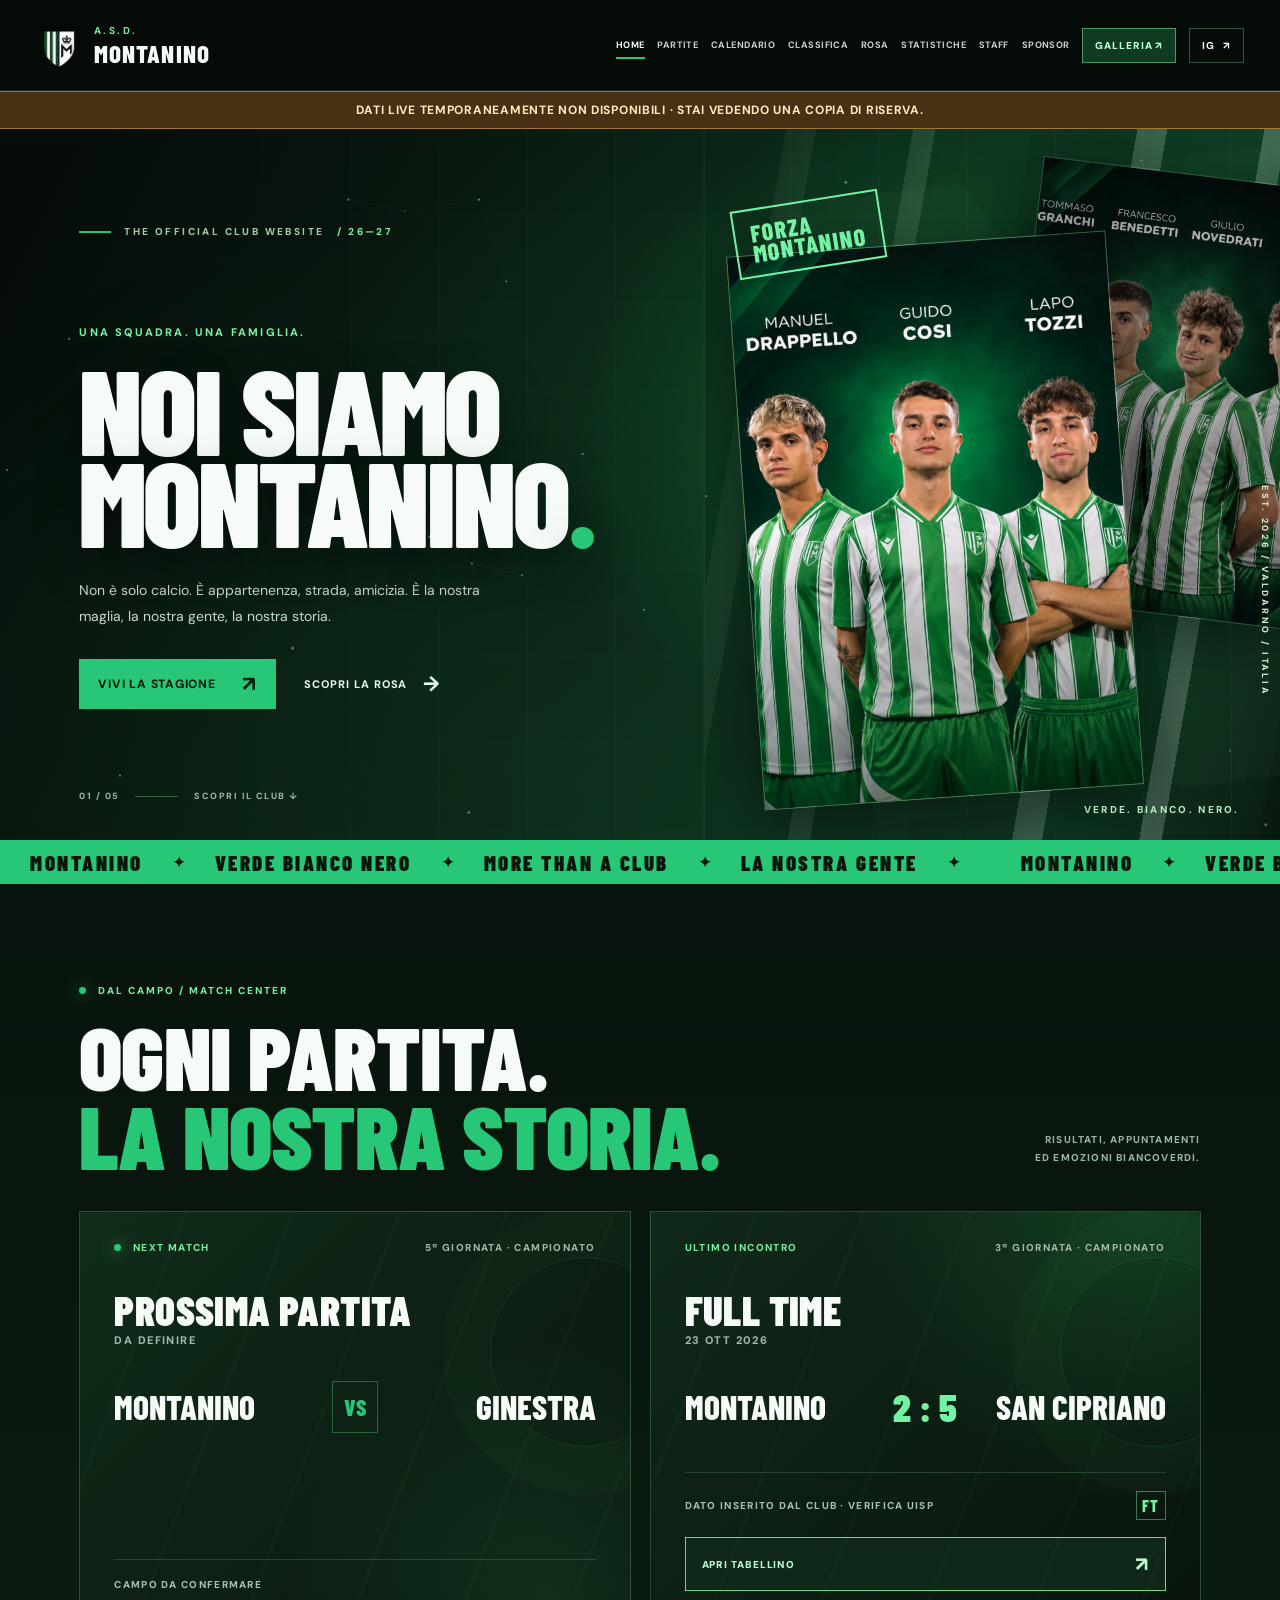
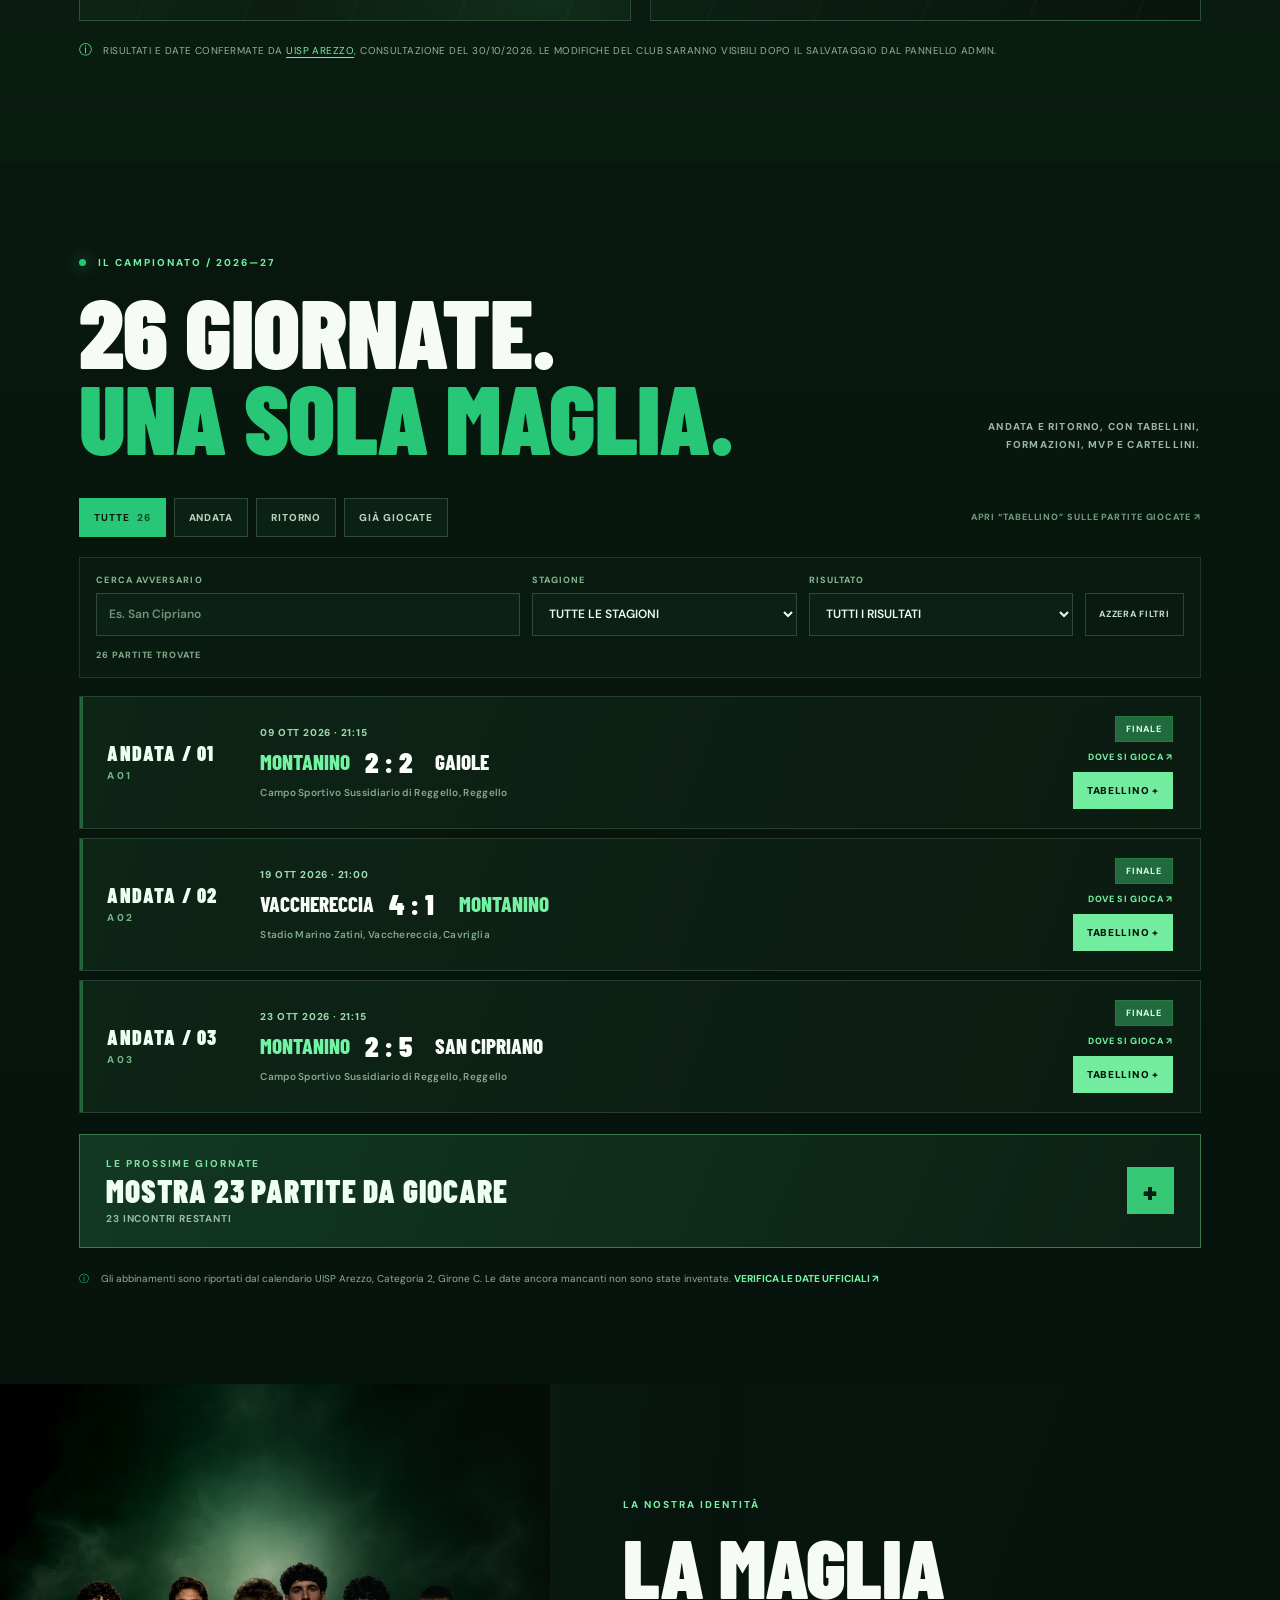
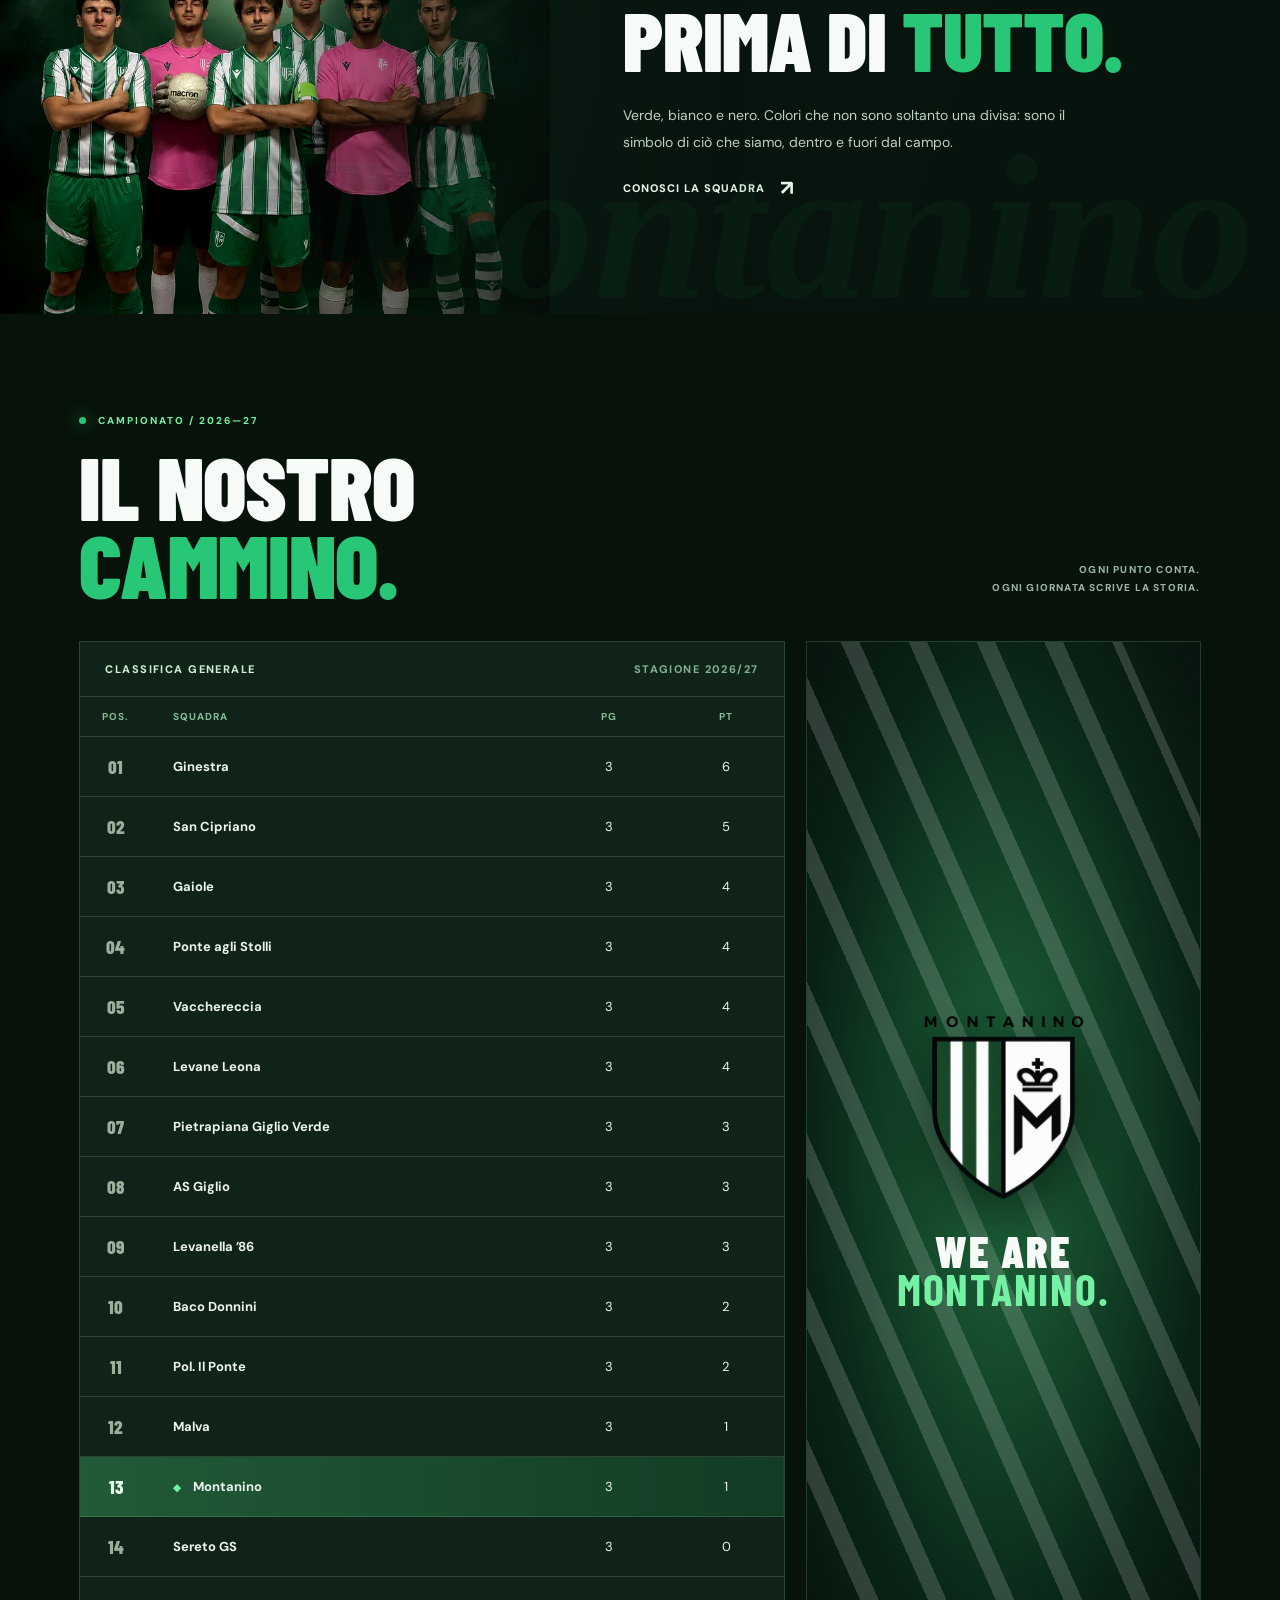
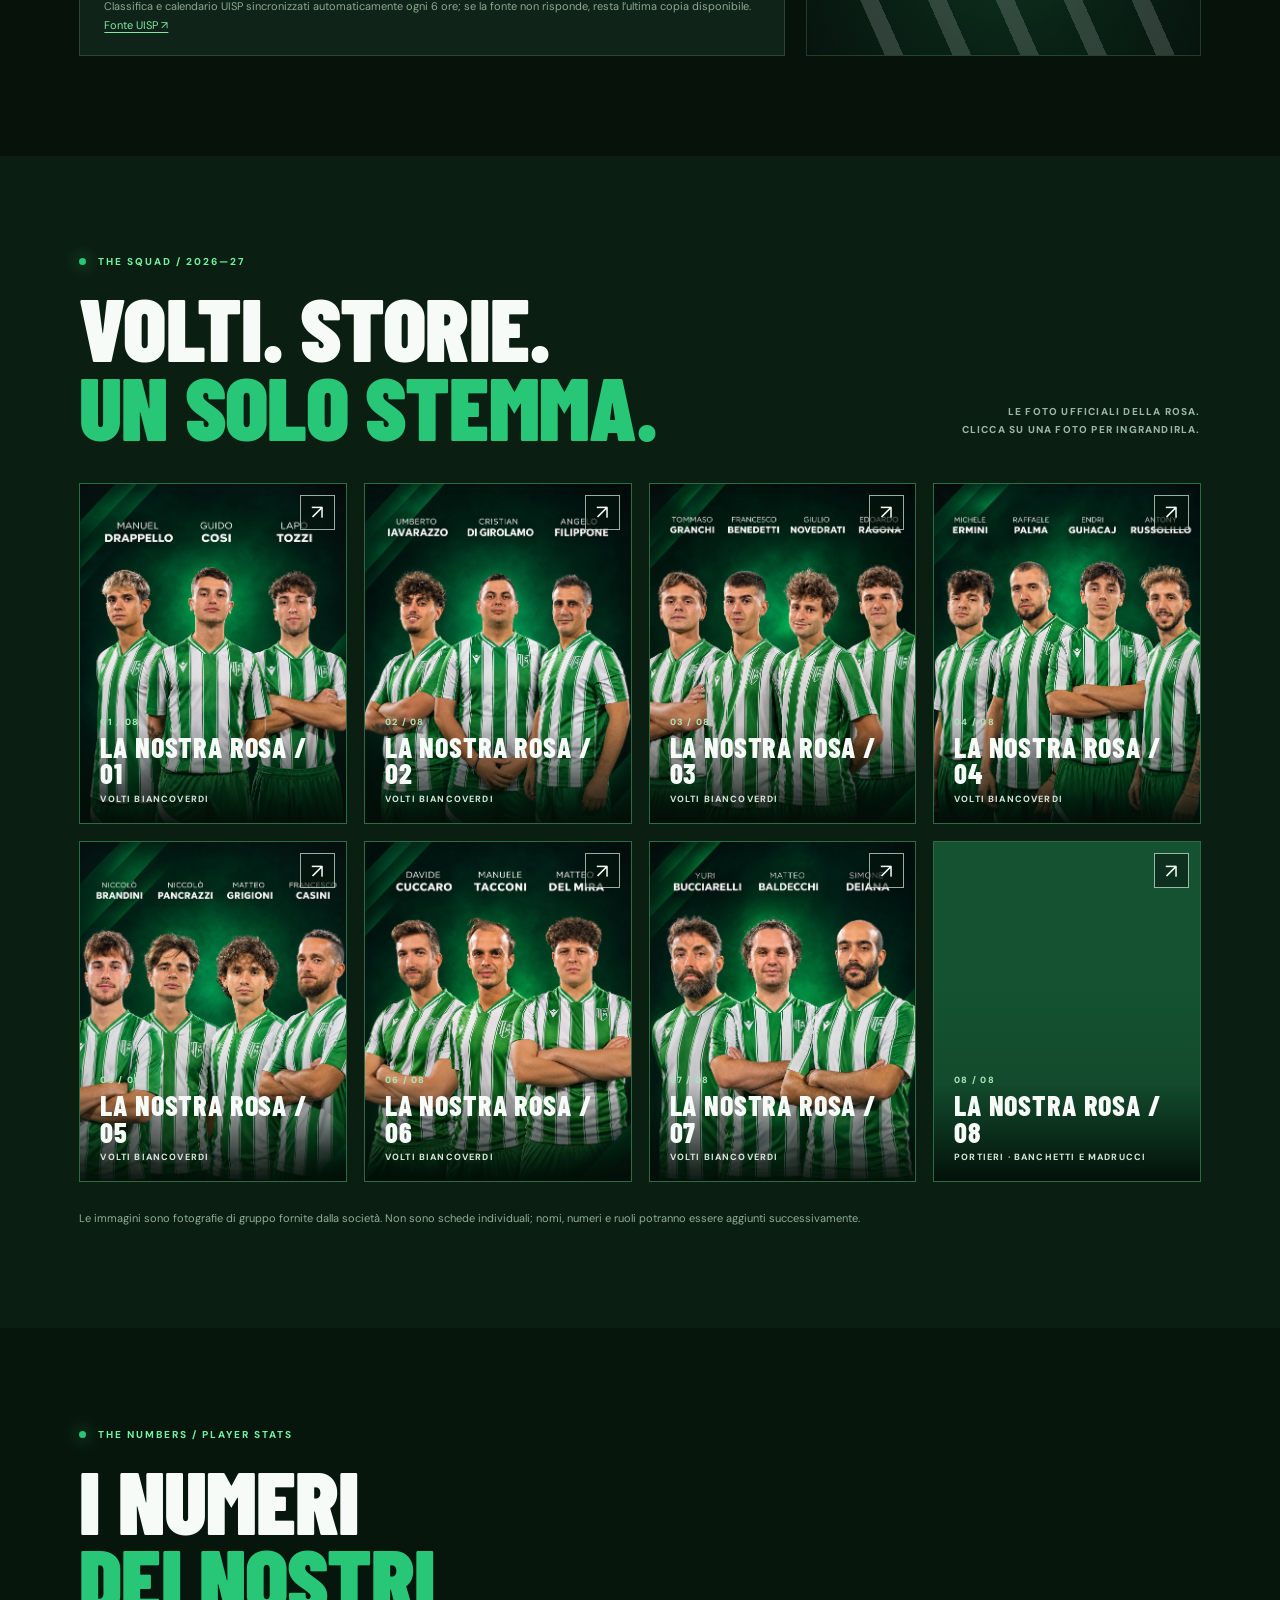
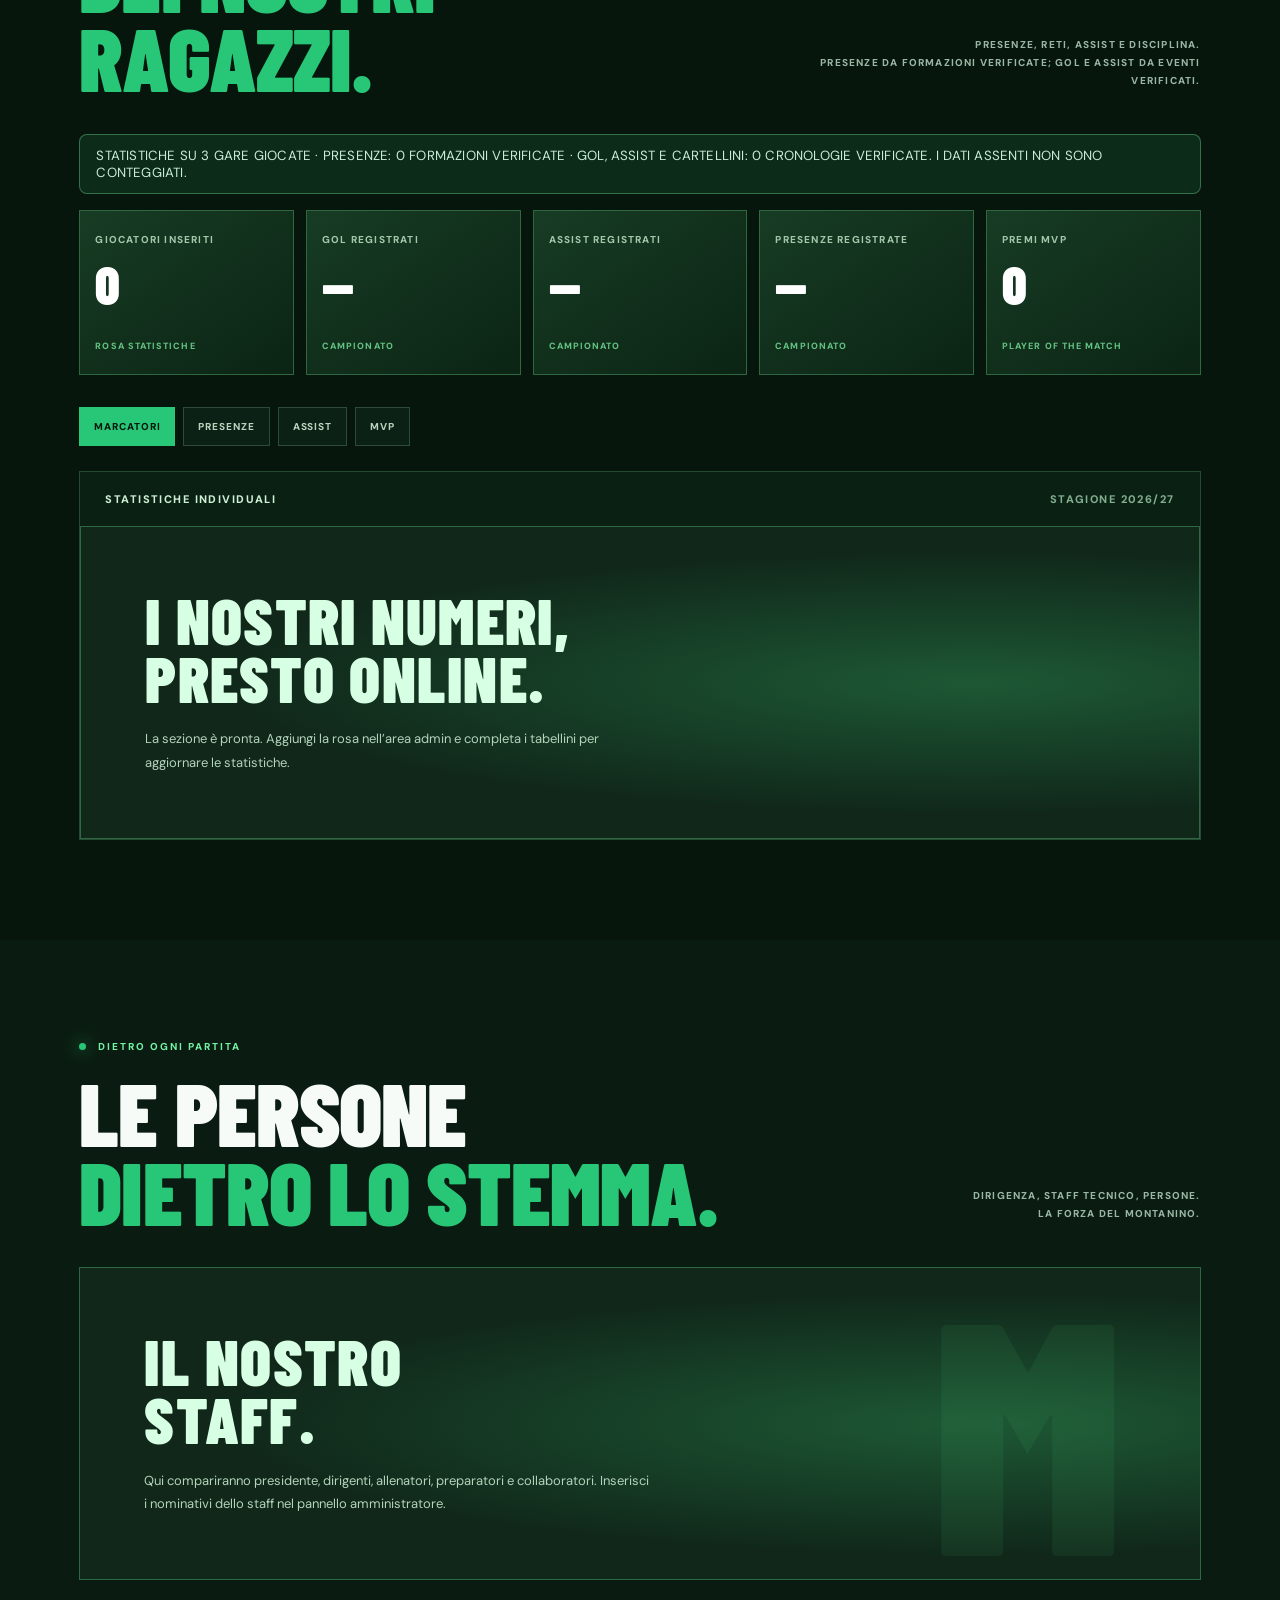
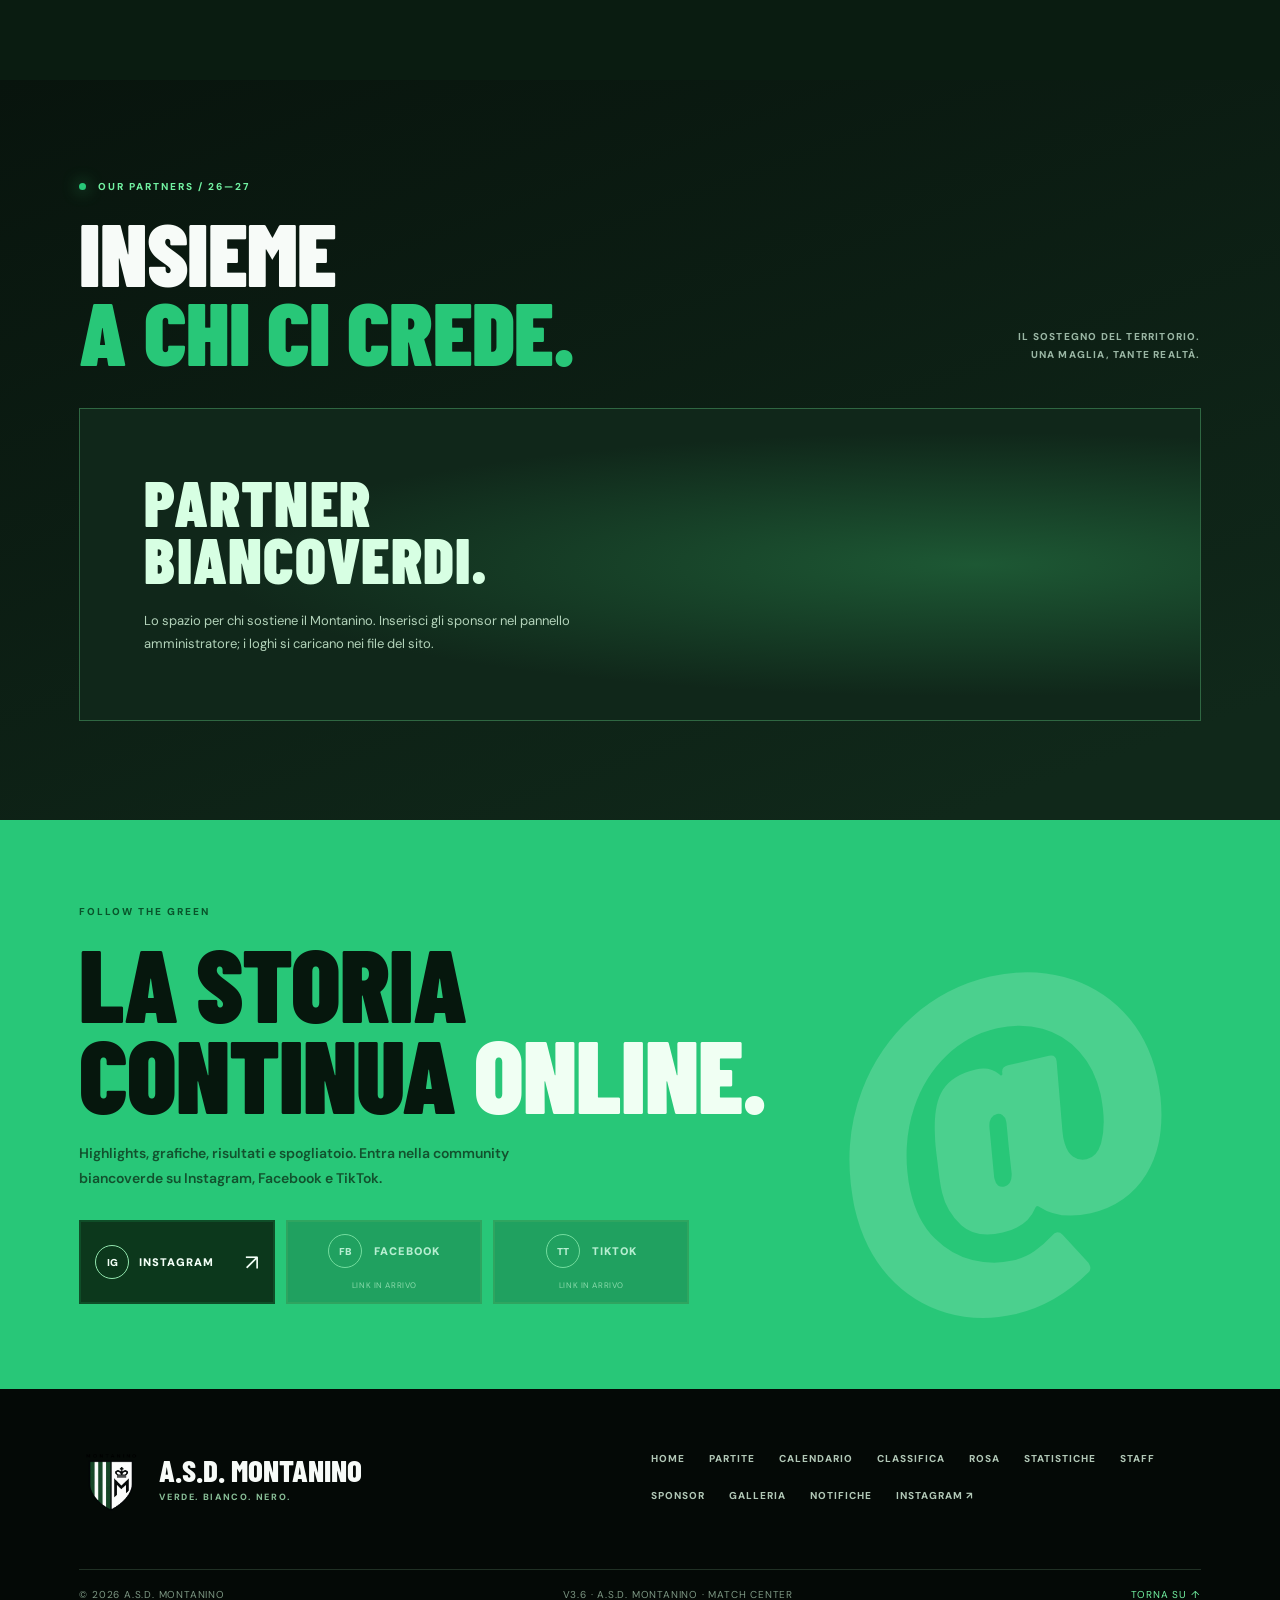
==== commit 6957c9c2: "Aggiorna cache dei promemoria partite" ====
--- a/index.html
+++ b/index.html
@@ -20,7 +20,7 @@
   <script src="tabellini.js?v=20261117-public-cards" defer></script>
   <script src="config.js" defer></script>
   <script src="site-common.js?v=20261109-no-voti" defer></script>
-  <script src="site-loader.js?v=20261122-match-reminders-1" defer></script>
+  <script src="site-loader.js?v=20261122-match-reminders-2" defer></script>
   <script src="fx.js" defer></script>
   <link rel="manifest" href="manifest.json">
   <link rel="apple-touch-icon" href="assets/icons/montanino-192.png">
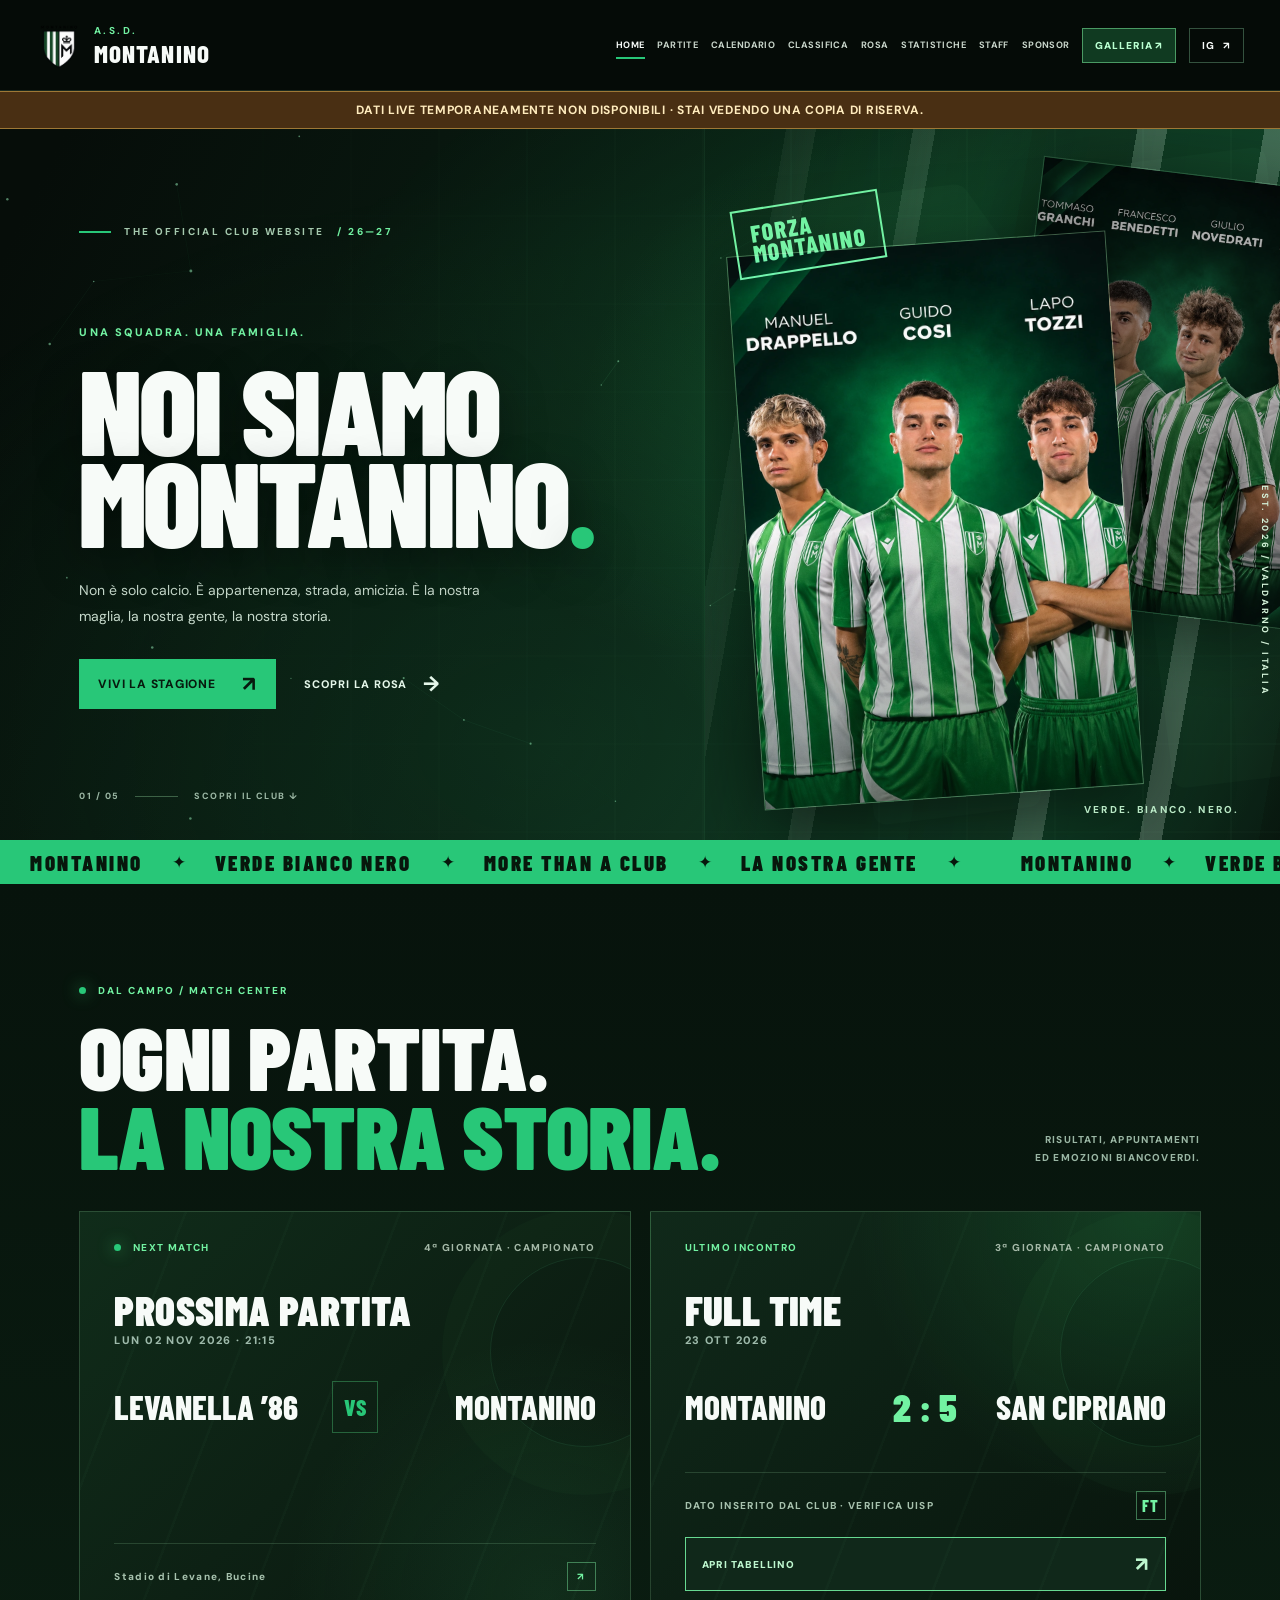
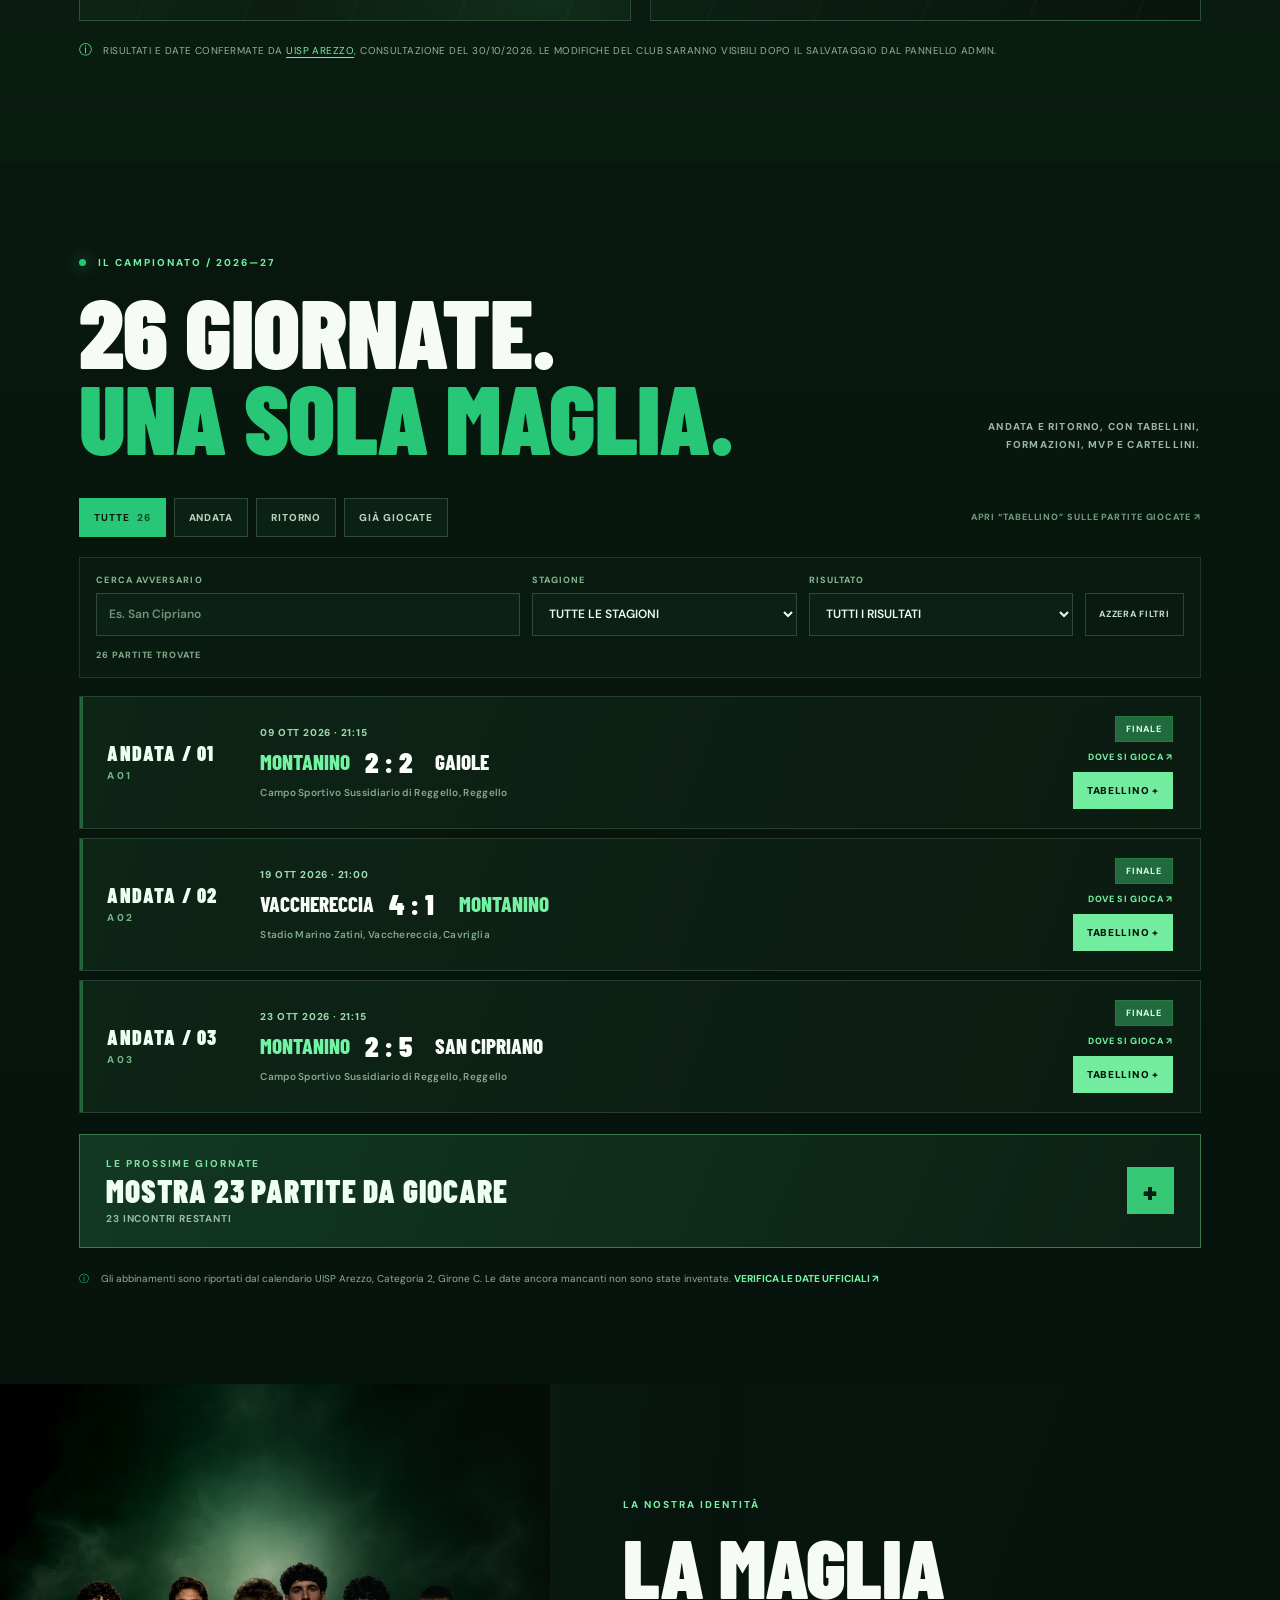
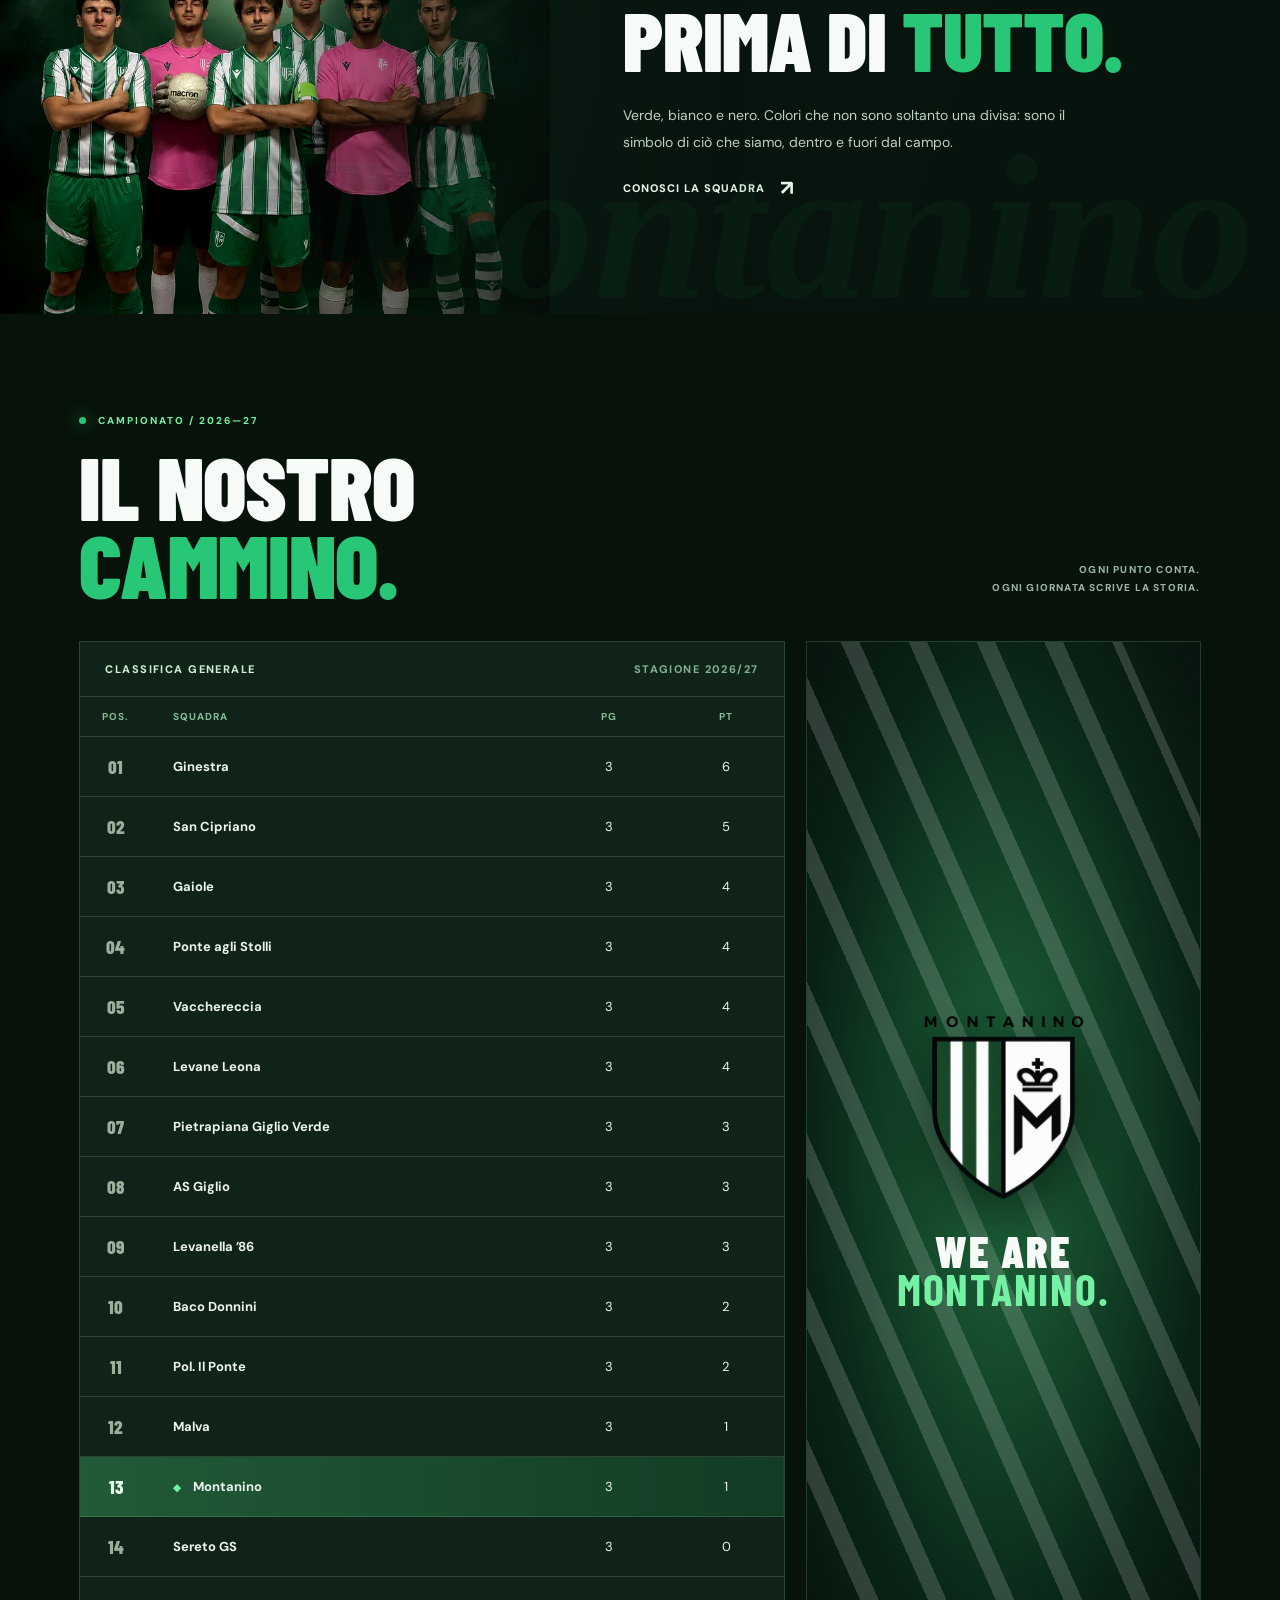
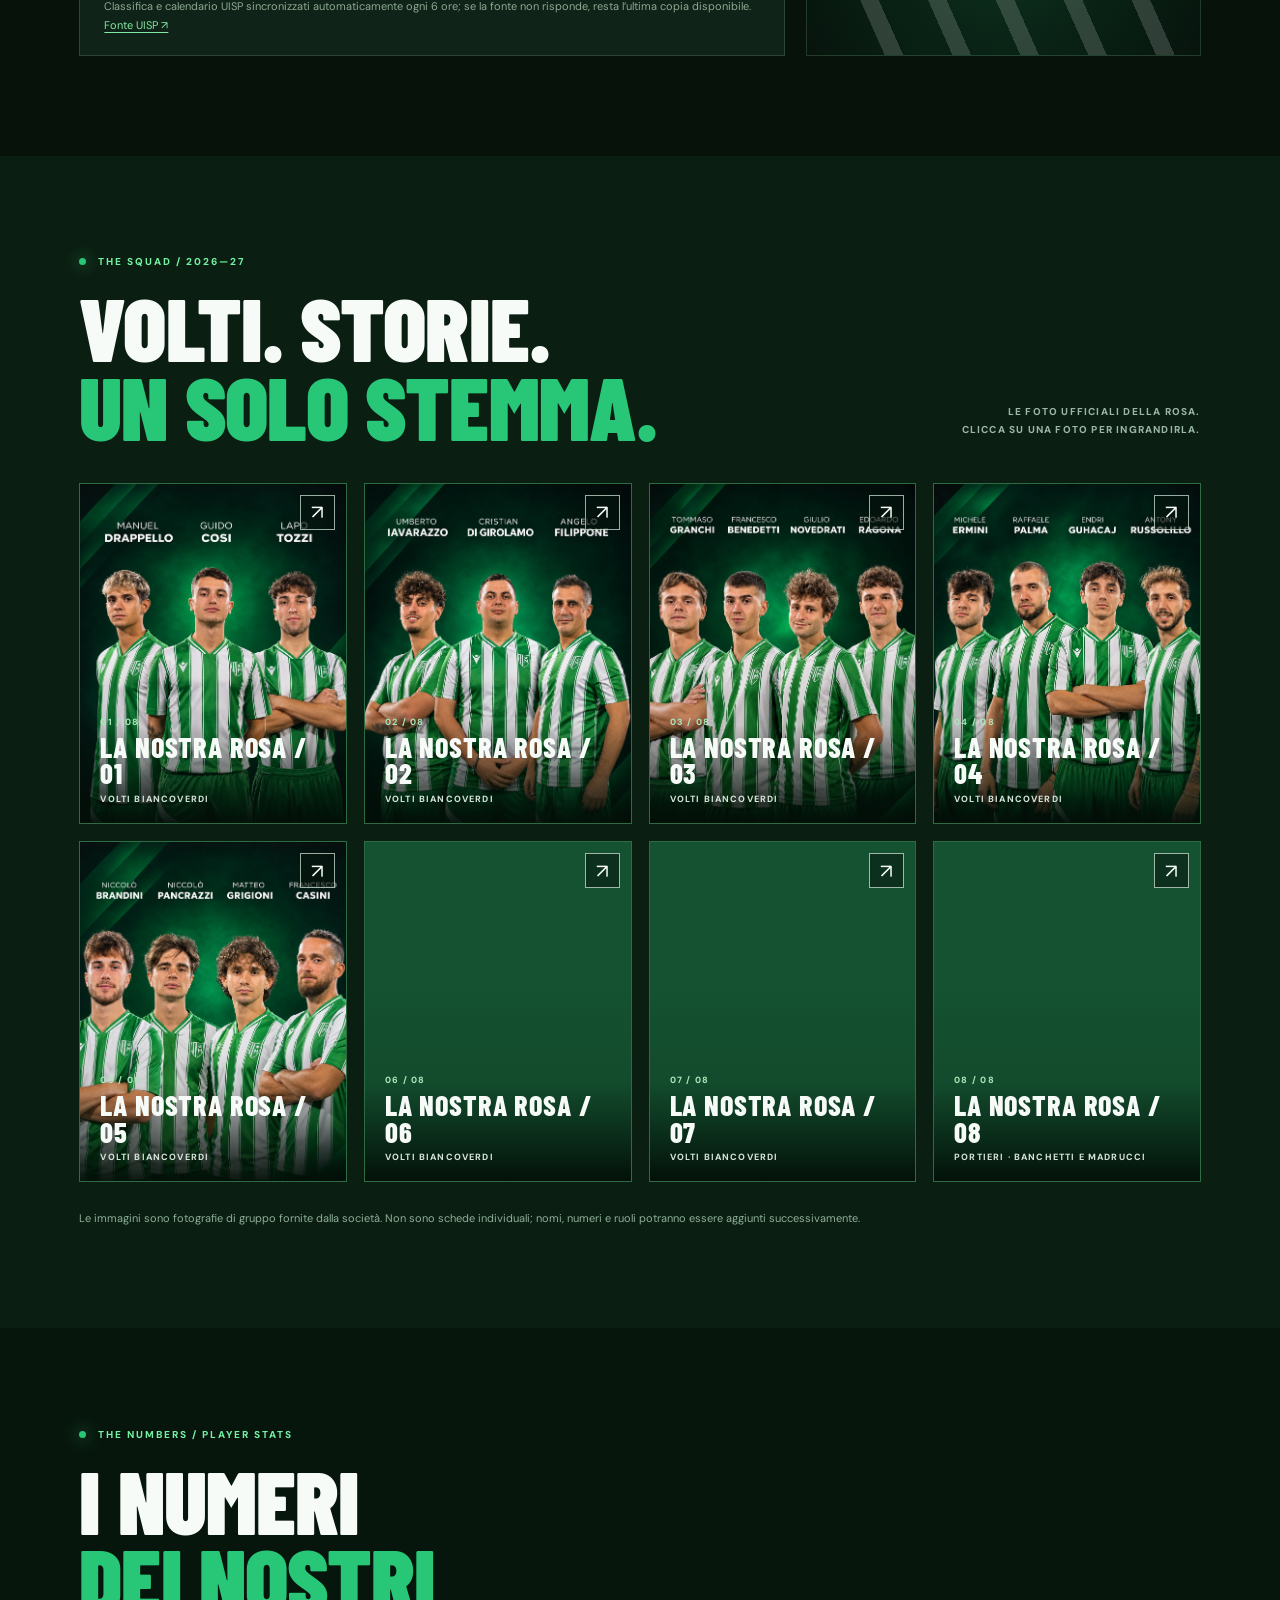
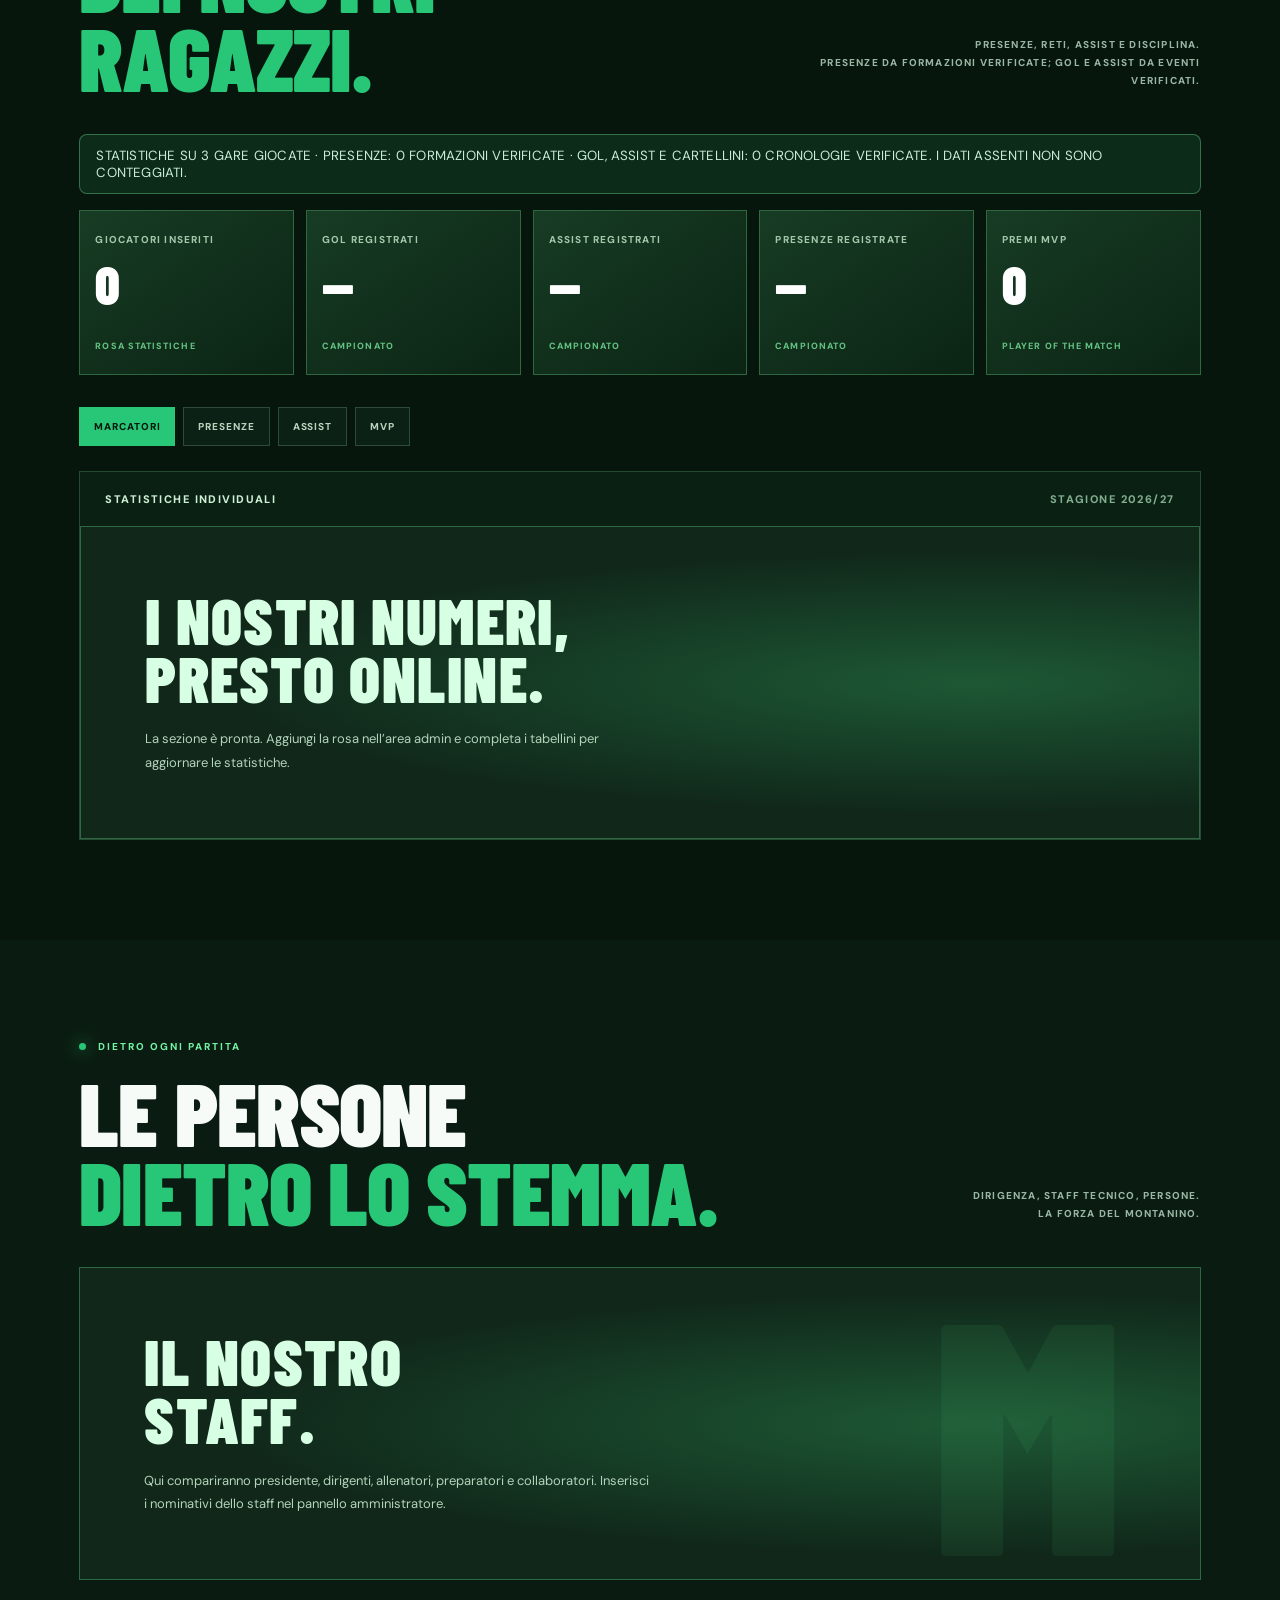
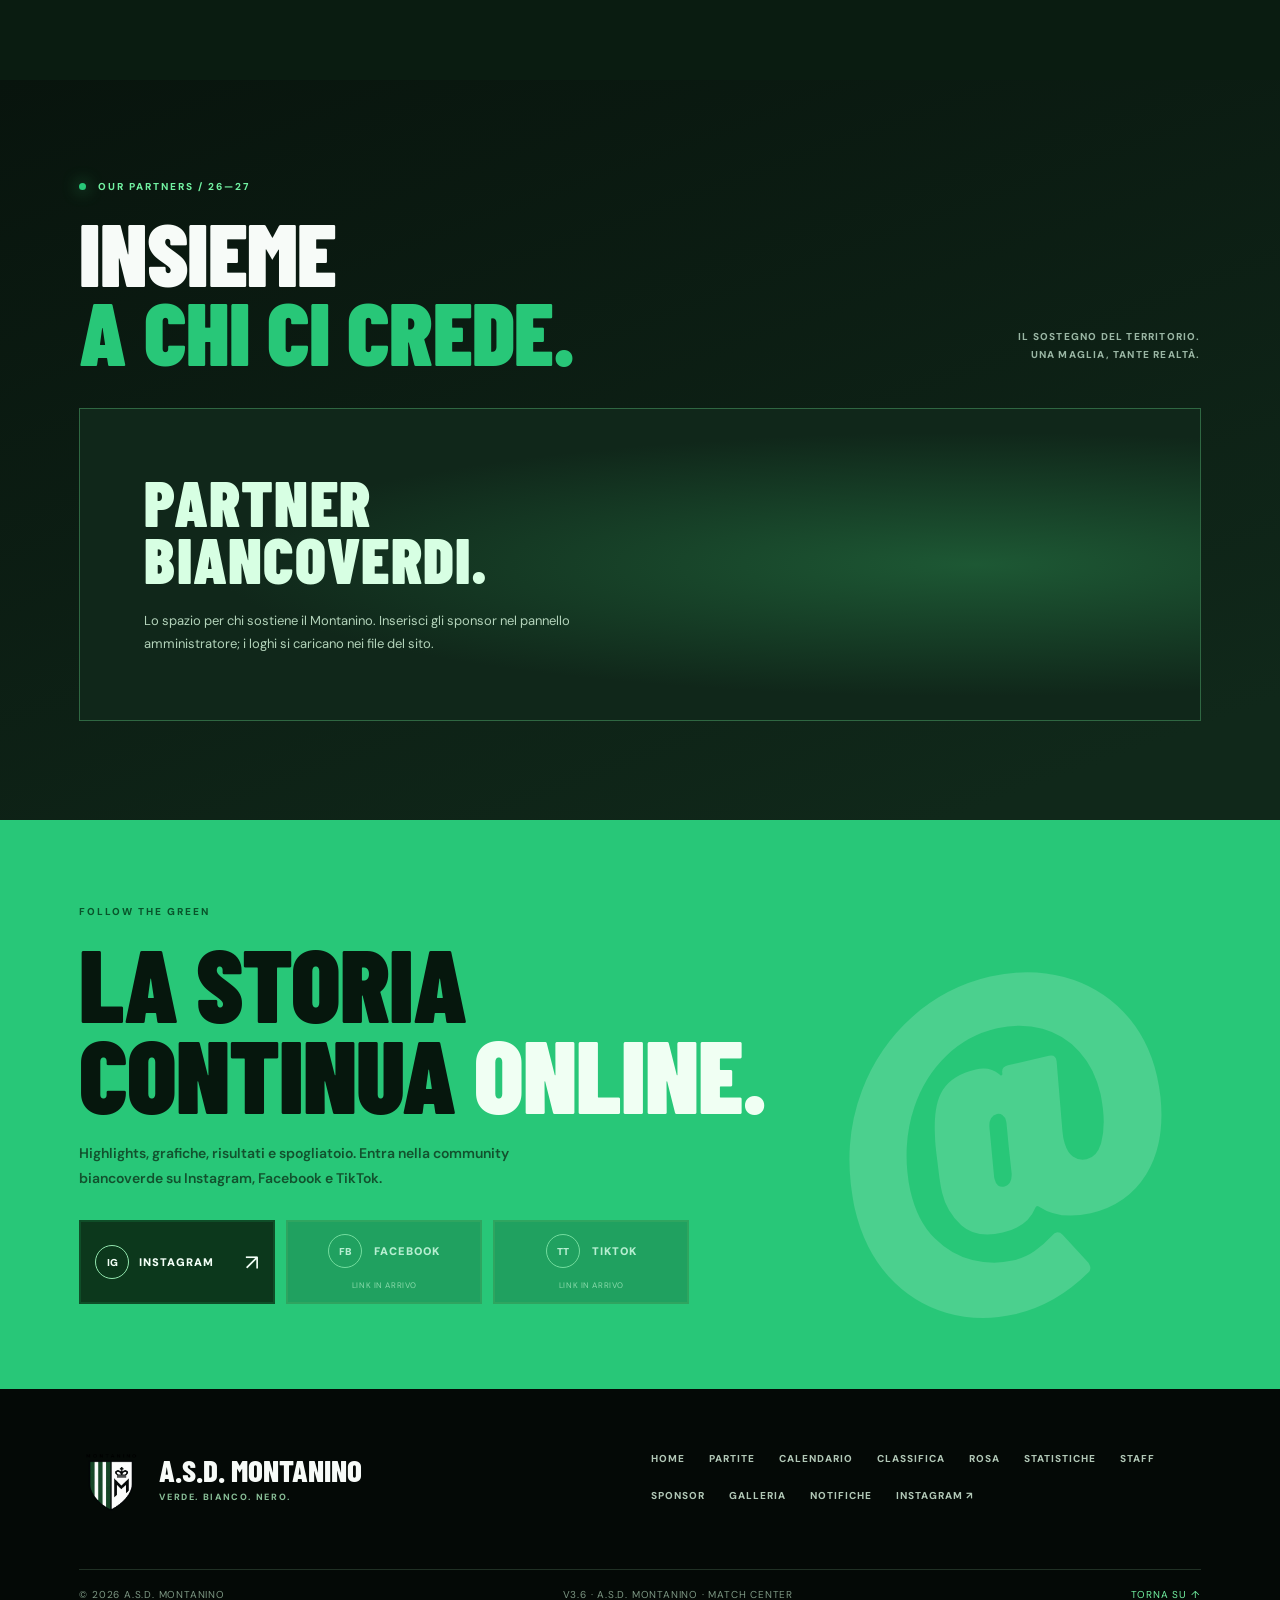
==== commit 70605e9b: "Refresh cached upcoming match logic" ====
--- a/index.html
+++ b/index.html
@@ -19,7 +19,7 @@
   <script src="player-cards.js?v=20261117-public-cards" defer></script>
   <script src="tabellini.js?v=20261117-public-cards" defer></script>
   <script src="config.js" defer></script>
-  <script src="site-common.js?v=20261109-no-voti" defer></script>
+  <script src="site-common.js?v=20261122-upcoming-pending" defer></script>
   <script src="site-loader.js?v=20261122-match-reminders-2" defer></script>
   <script src="fx.js" defer></script>
   <link rel="manifest" href="manifest.json">
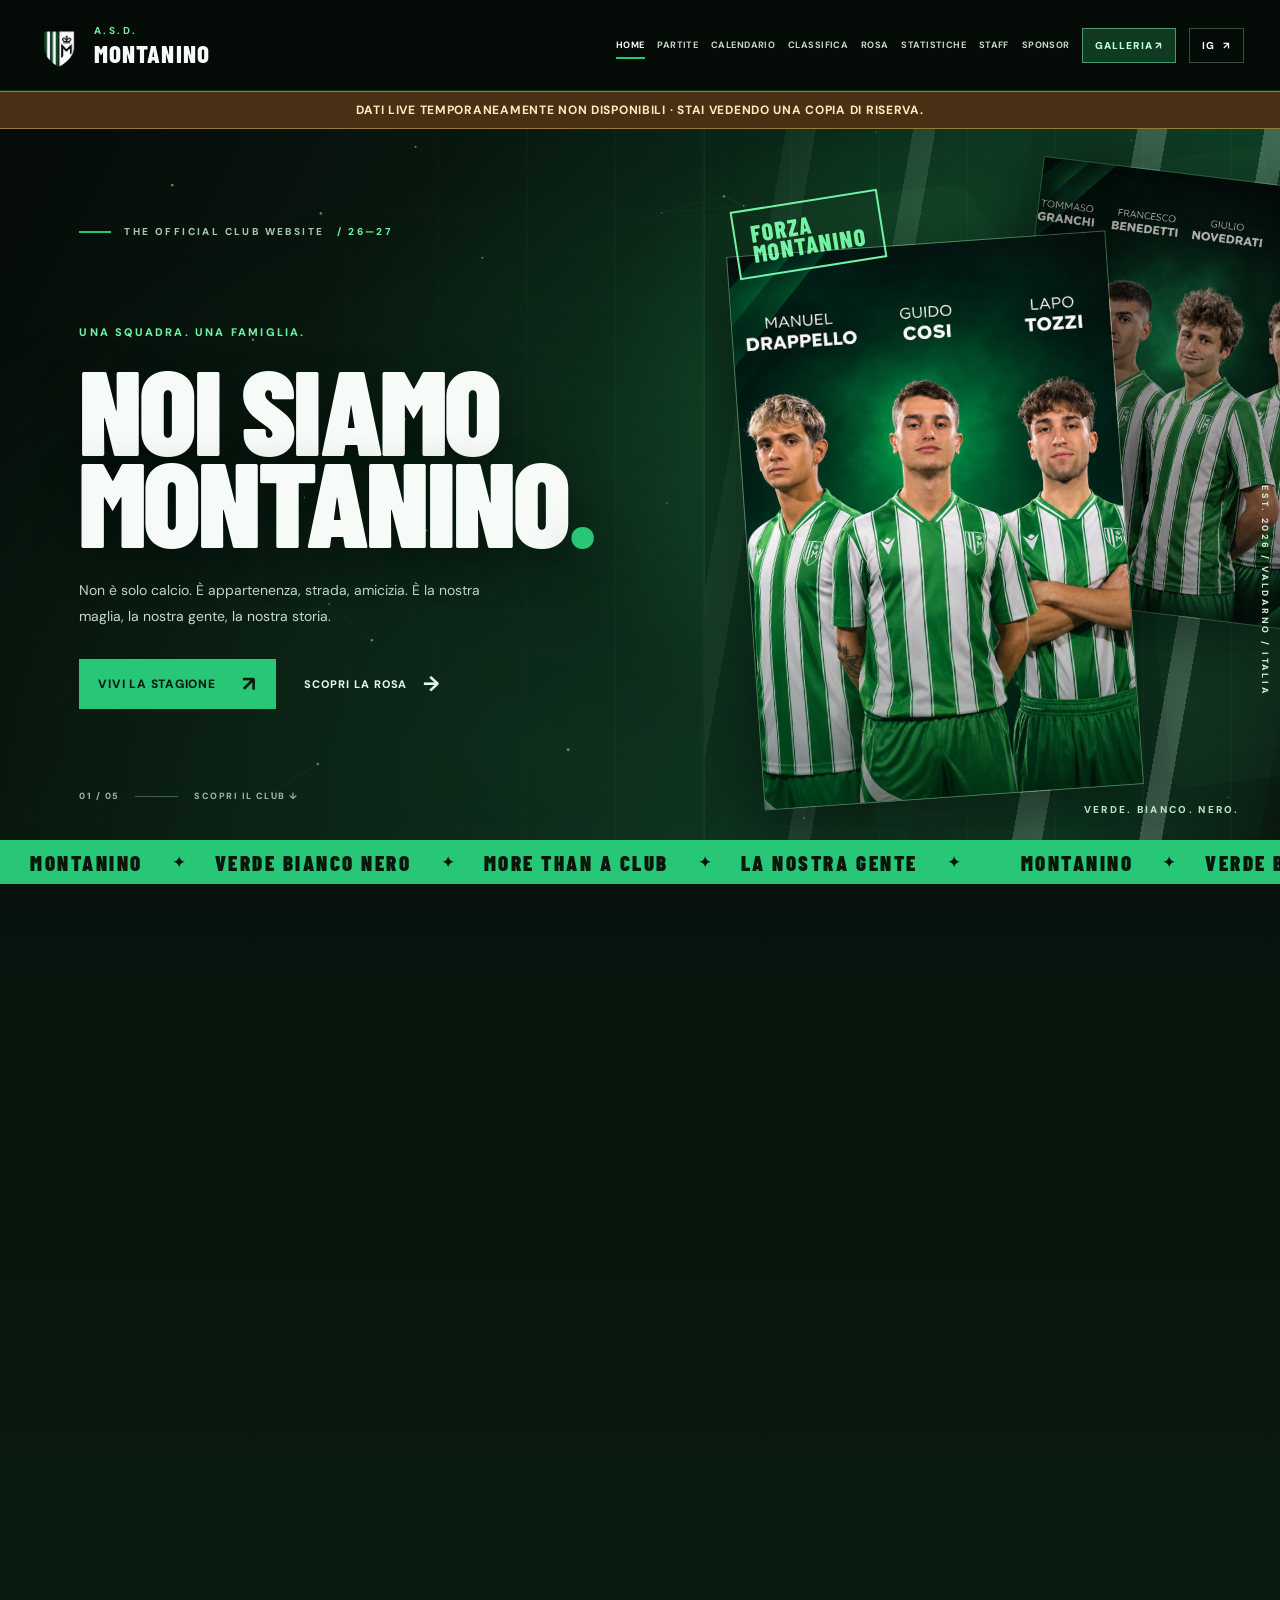
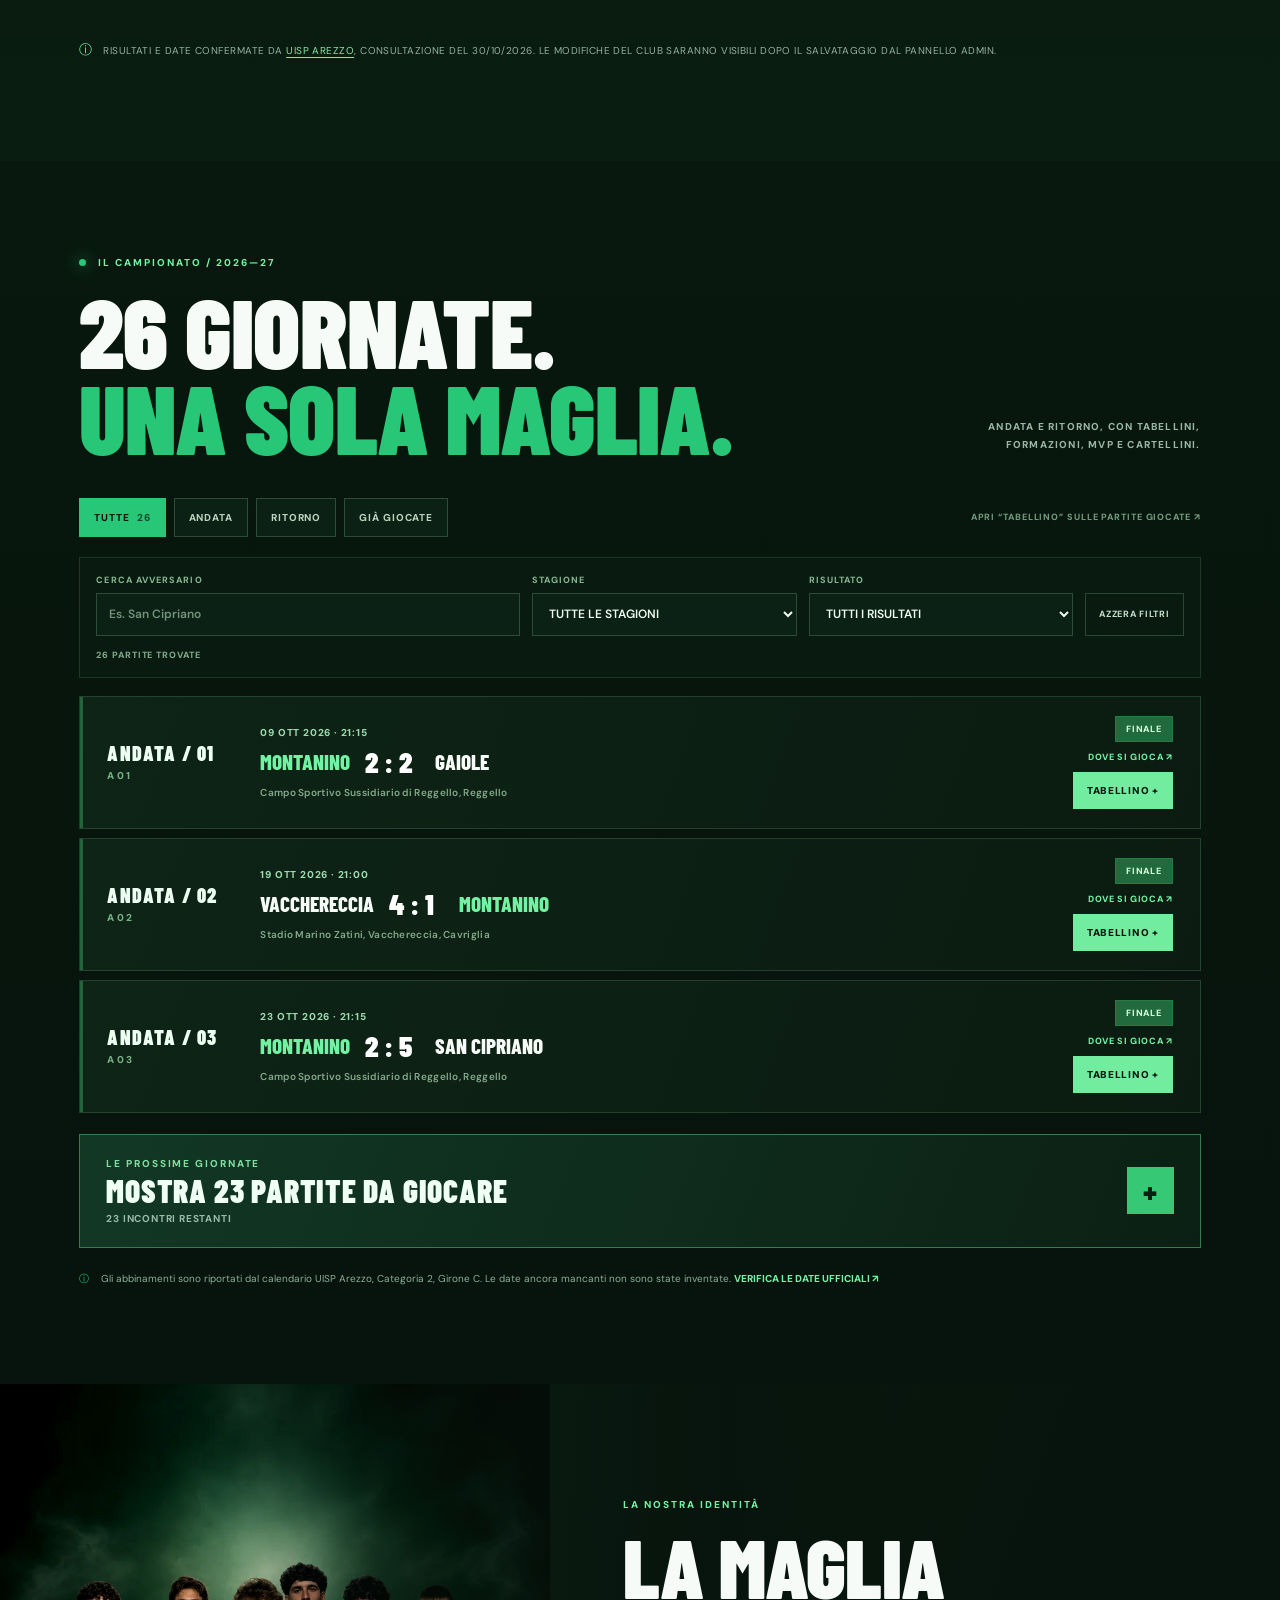
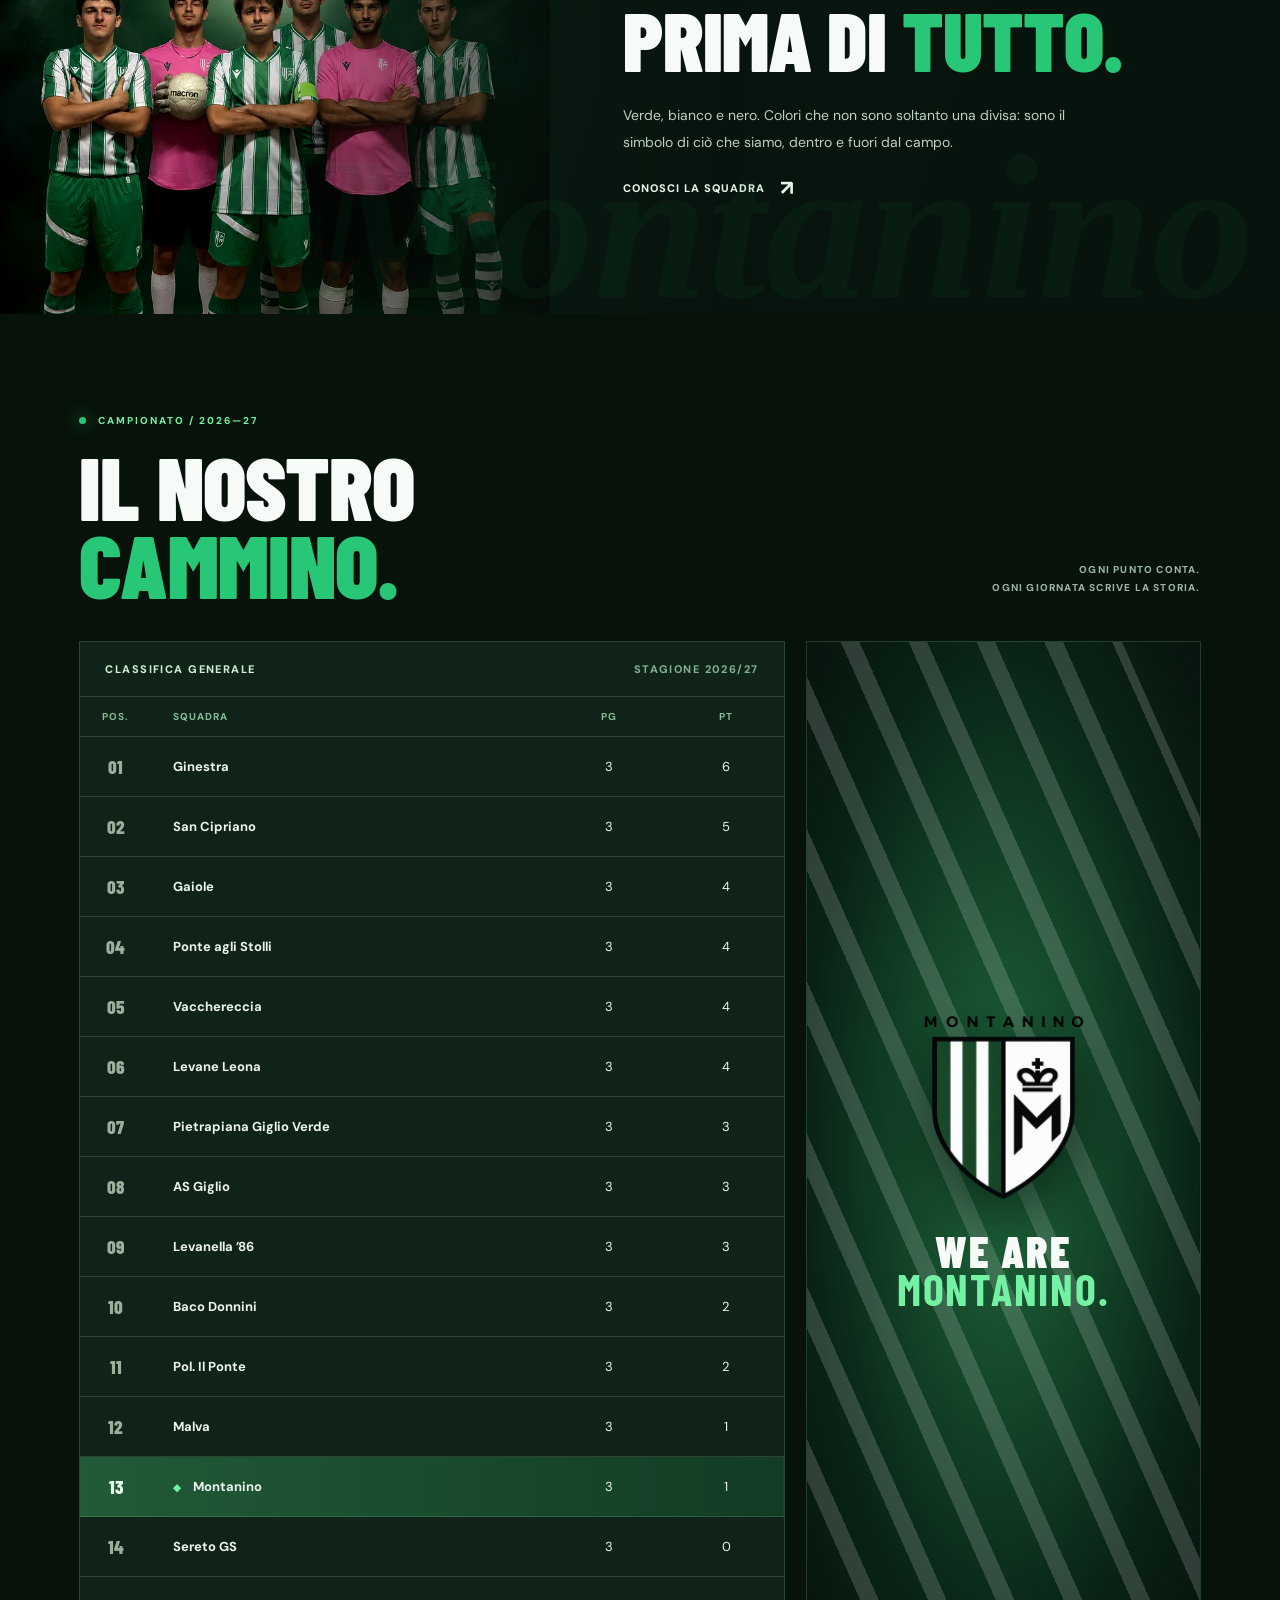
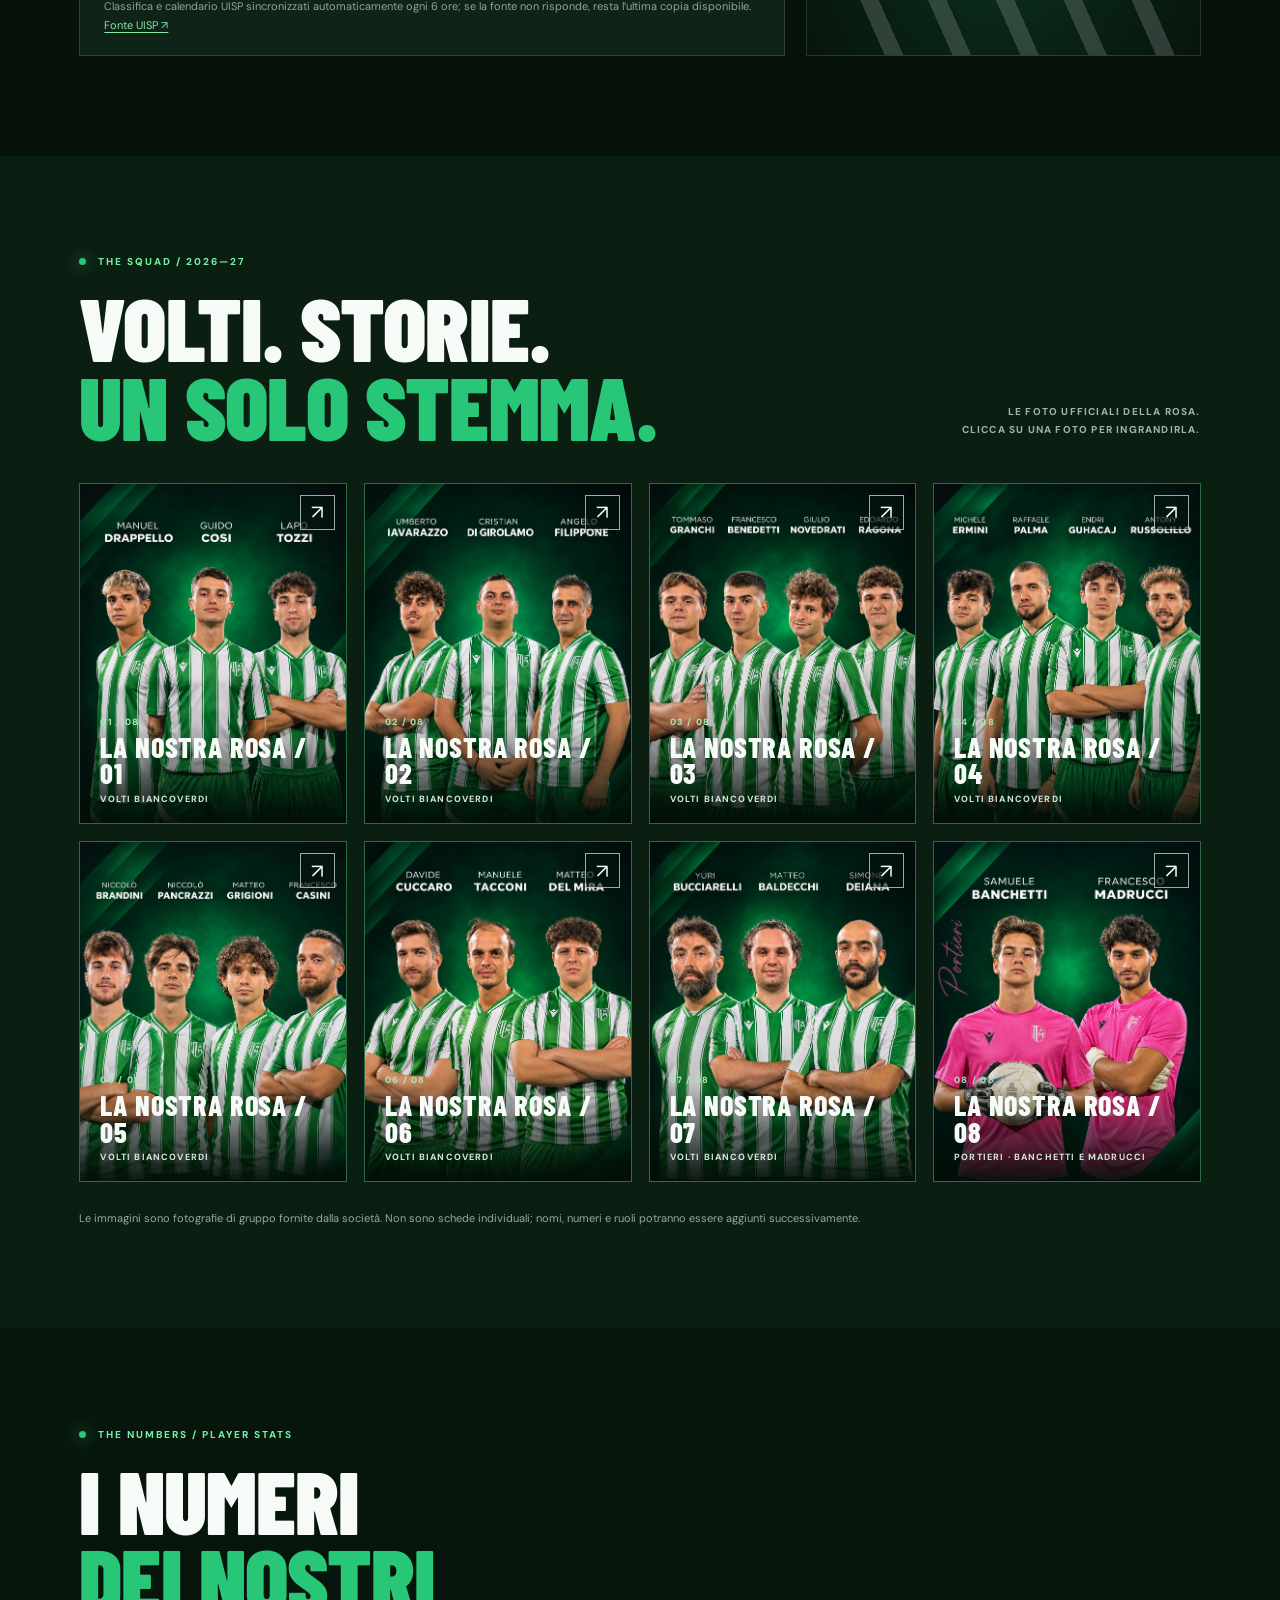
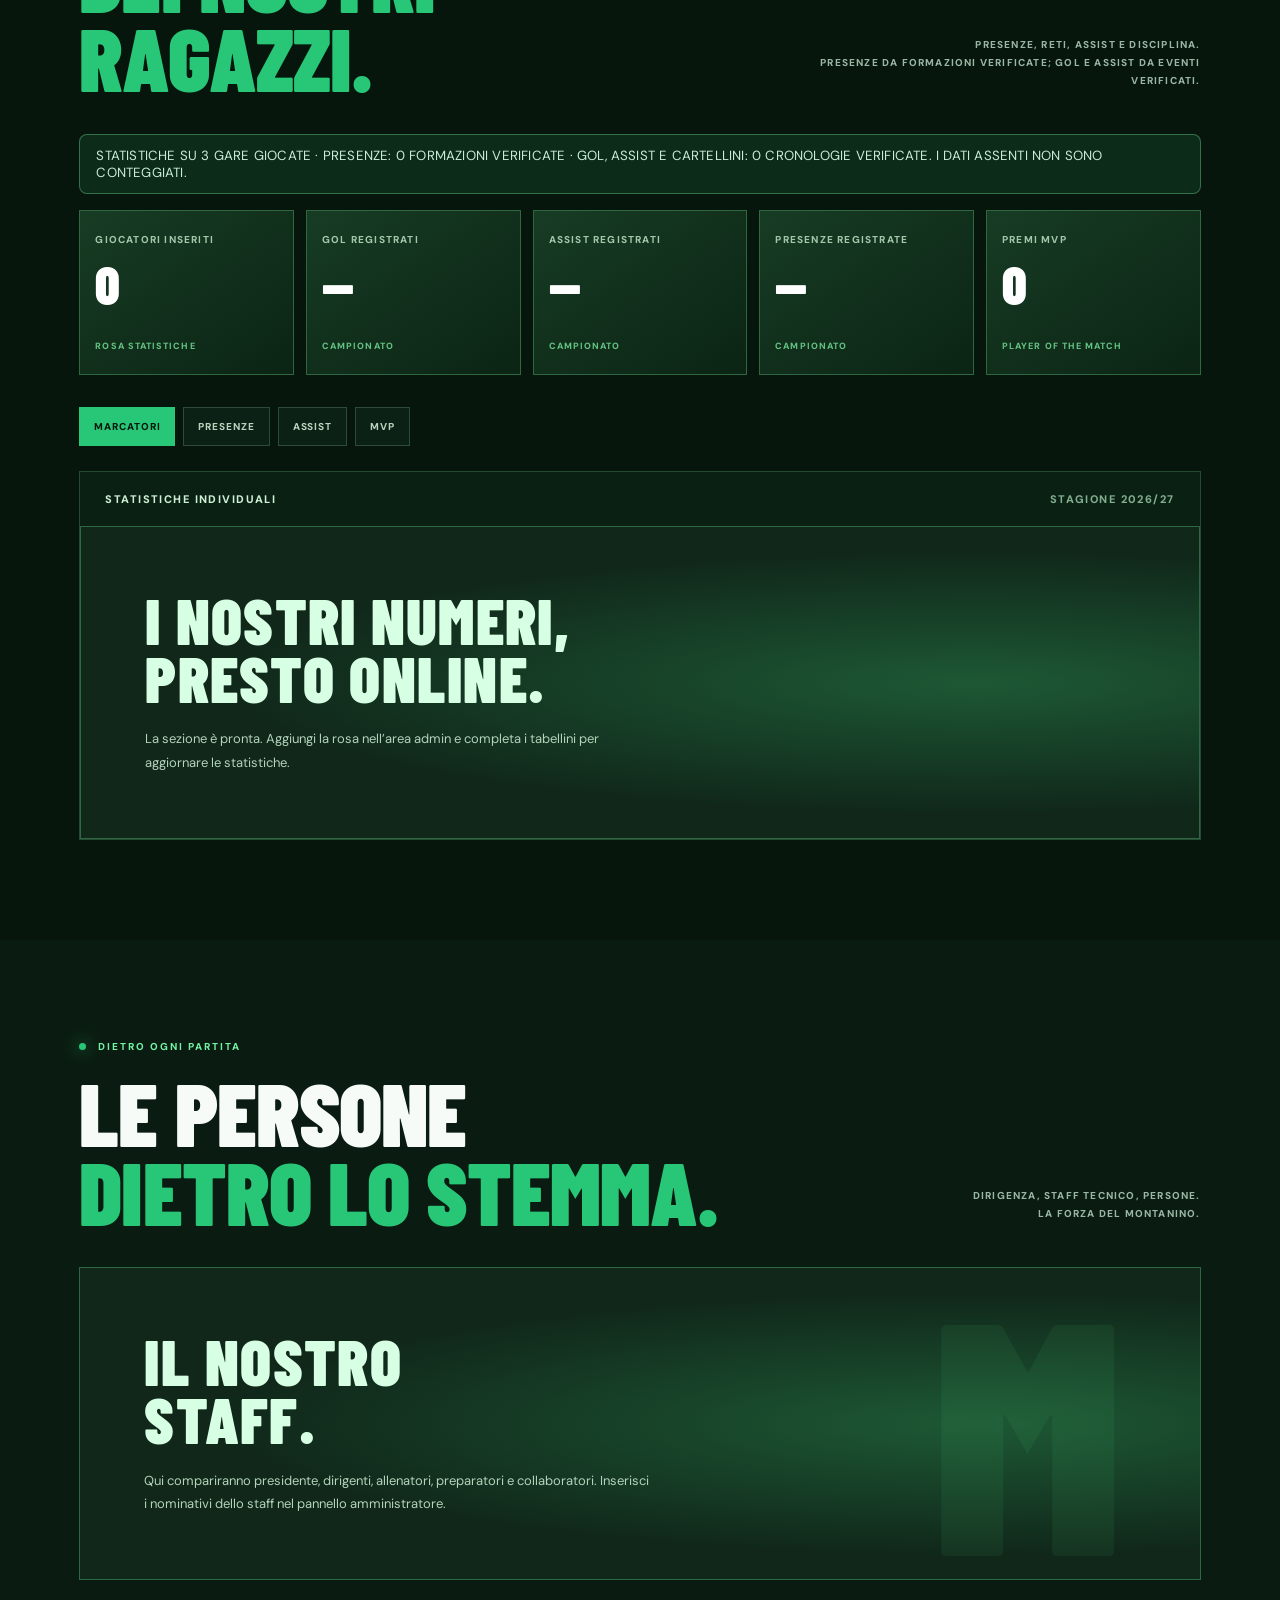
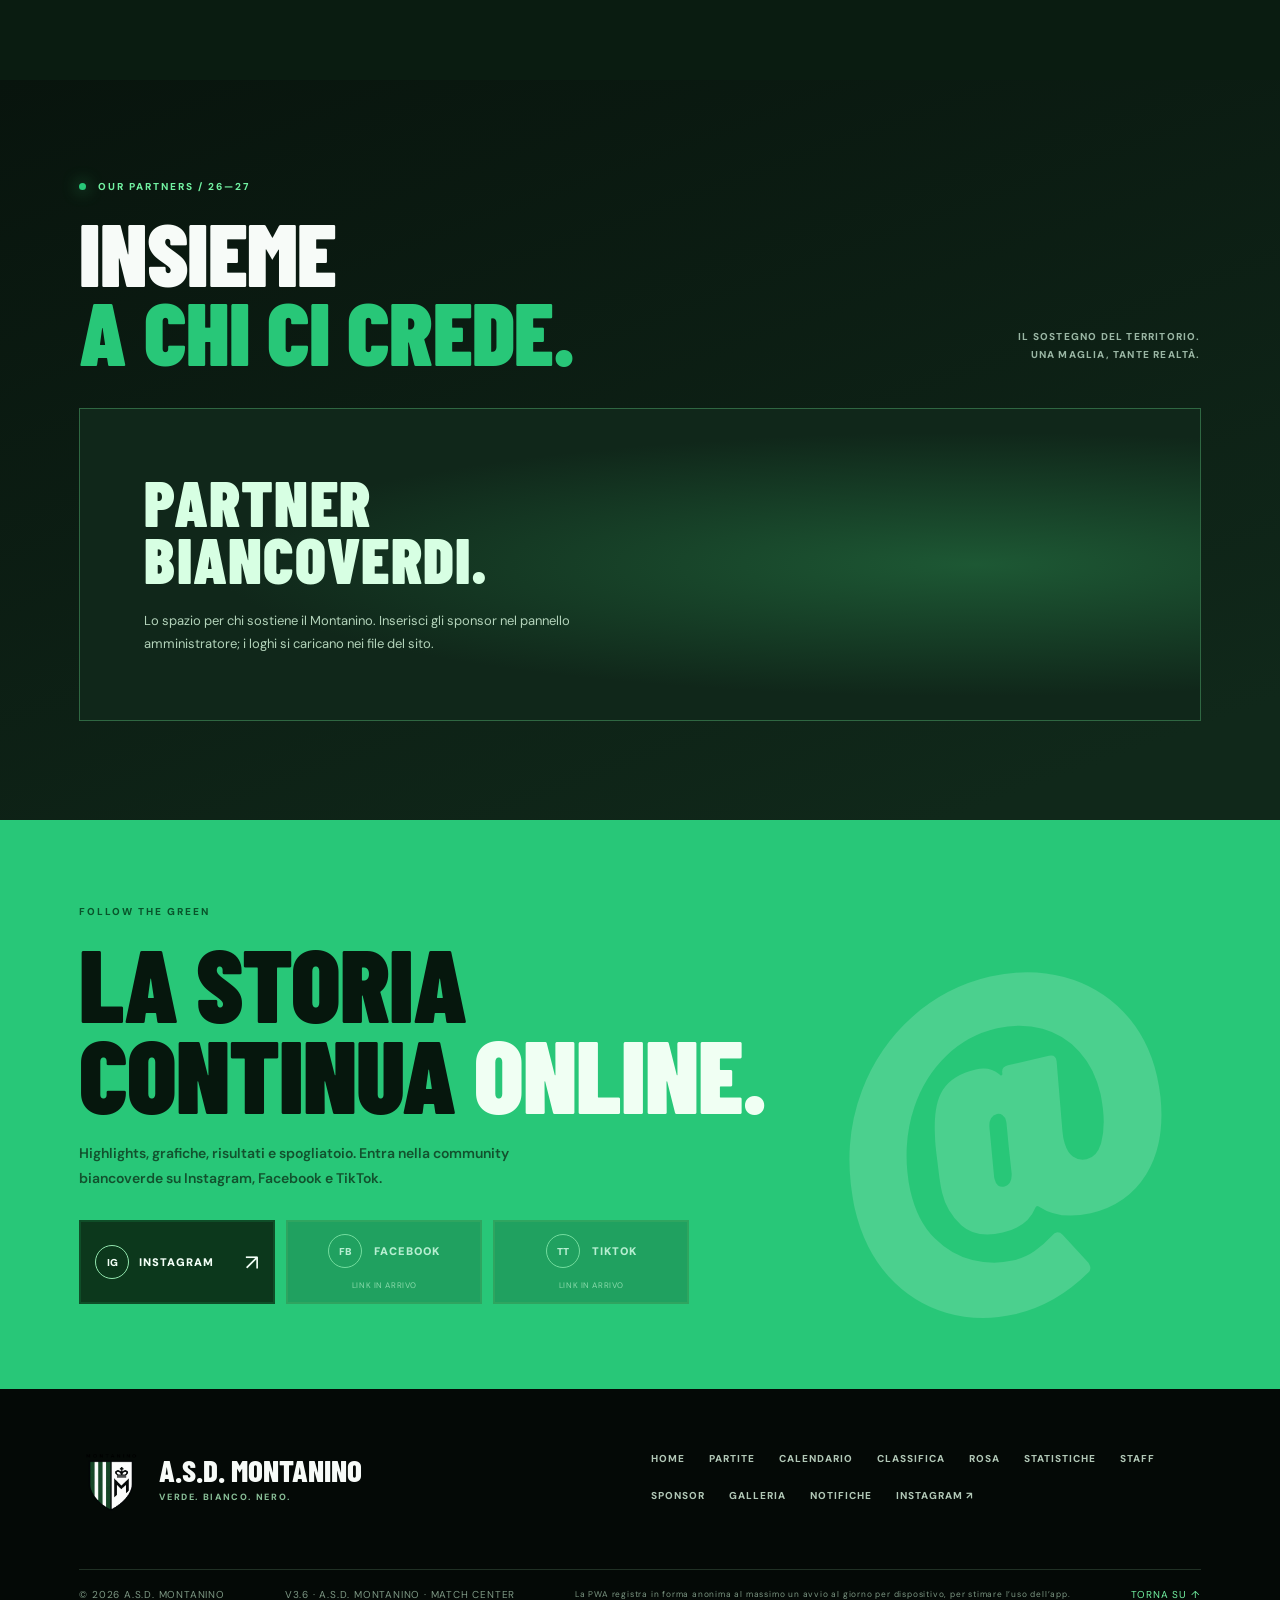
==== commit 239c2fbb: "PWA: aggiorna script e informa sul conteggio anonimo degli avvii" ====
--- a/index.html
+++ b/index.html
@@ -28,7 +28,7 @@
   <meta name="apple-mobile-web-app-status-bar-style" content="black-translucent">
   <meta name="apple-mobile-web-app-title" content="Montanino">
   <link rel="stylesheet" href="pwa.css?v=20261109">
-  <script src="pwa.js?v=20261109" defer></script>
+  <script src="pwa.js?v=20261123-usage" defer></script>
   <link rel="stylesheet" href="app-ui.css?v=20261122-safari-refresh-1">
   <script src="app-ui.js?v=20261122-safari-refresh-1" defer></script>
   <script src="push-route.js?v=20261109-tap" defer></script>
@@ -141,7 +141,7 @@
   </section>
   <section class="section social-section" id="social" aria-labelledby="social-title"><div class="social-inner reveal"><div><p class="eyebrow">FOLLOW THE GREEN</p><h2 id="social-title">LA STORIA<br>CONTINUA <span>ONLINE.</span></h2><p>Highlights, grafiche, risultati e spogliatoio. Entra nella community biancoverde su Instagram, Facebook e TikTok.</p><div class="social-links" id="social-links" aria-label="Profili social Montanino"></div></div><div class="social-symbol" aria-hidden="true">@</div></div></section>
 </main>
-<footer class="footer"><div class="footer-top"><div class="footer-brand"><img src="assets/img/stemma.webp" alt="" width="72" height="76"><div><strong>A.S.D. MONTANINO</strong><span>VERDE. BIANCO. NERO.</span></div></div><div class="footer-links"><a href="#home">HOME</a><a href="#partite">PARTITE</a><a href="#calendario">CALENDARIO</a><a href="#classifica">CLASSIFICA</a><a href="#rosa">ROSA</a><a href="#statistiche">STATISTICHE</a><a href="#staff">STAFF</a><a href="#sponsor">SPONSOR</a><a href="galleria.html">GALLERIA</a><a href="notifiche.html">NOTIFICHE</a><a href="https://www.instagram.com/asd_montanino/" target="_blank" rel="noopener noreferrer">INSTAGRAM ↗</a></div></div><div class="footer-bottom"><span>© <span id="year">2026</span> A.S.D. MONTANINO</span><span>V3.6 · A.S.D. MONTANINO · MATCH CENTER</span><a href="#home">TORNA SU ↑</a></div></footer>
+<footer class="footer"><div class="footer-top"><div class="footer-brand"><img src="assets/img/stemma.webp" alt="" width="72" height="76"><div><strong>A.S.D. MONTANINO</strong><span>VERDE. BIANCO. NERO.</span></div></div><div class="footer-links"><a href="#home">HOME</a><a href="#partite">PARTITE</a><a href="#calendario">CALENDARIO</a><a href="#classifica">CLASSIFICA</a><a href="#rosa">ROSA</a><a href="#statistiche">STATISTICHE</a><a href="#staff">STAFF</a><a href="#sponsor">SPONSOR</a><a href="galleria.html">GALLERIA</a><a href="notifiche.html">NOTIFICHE</a><a href="https://www.instagram.com/asd_montanino/" target="_blank" rel="noopener noreferrer">INSTAGRAM ↗</a></div></div><div class="footer-bottom"><span>© <span id="year">2026</span> A.S.D. MONTANINO</span><span>V3.6 · A.S.D. MONTANINO · MATCH CENTER</span><small class="usage-privacy-note">La PWA registra in forma anonima al massimo un avvio al giorno per dispositivo, per stimare l’uso dell’app.</small><a href="#home">TORNA SU ↑</a></div></footer>
 <button id="to-top" class="to-top" type="button" aria-label="Torna in cima">↑</button>
 <div id="lightbox" class="lightbox" role="dialog" aria-modal="true" aria-label="Visualizza foto della rosa" hidden><button class="lightbox-close" type="button" aria-label="Chiudi fotografia">×</button><button class="lightbox-prev" type="button" aria-label="Foto precedente">‹</button><figure><img id="lightbox-img" alt=""><figcaption id="lightbox-caption"></figcaption></figure><button class="lightbox-next" type="button" aria-label="Foto successiva">›</button></div>
 </body>
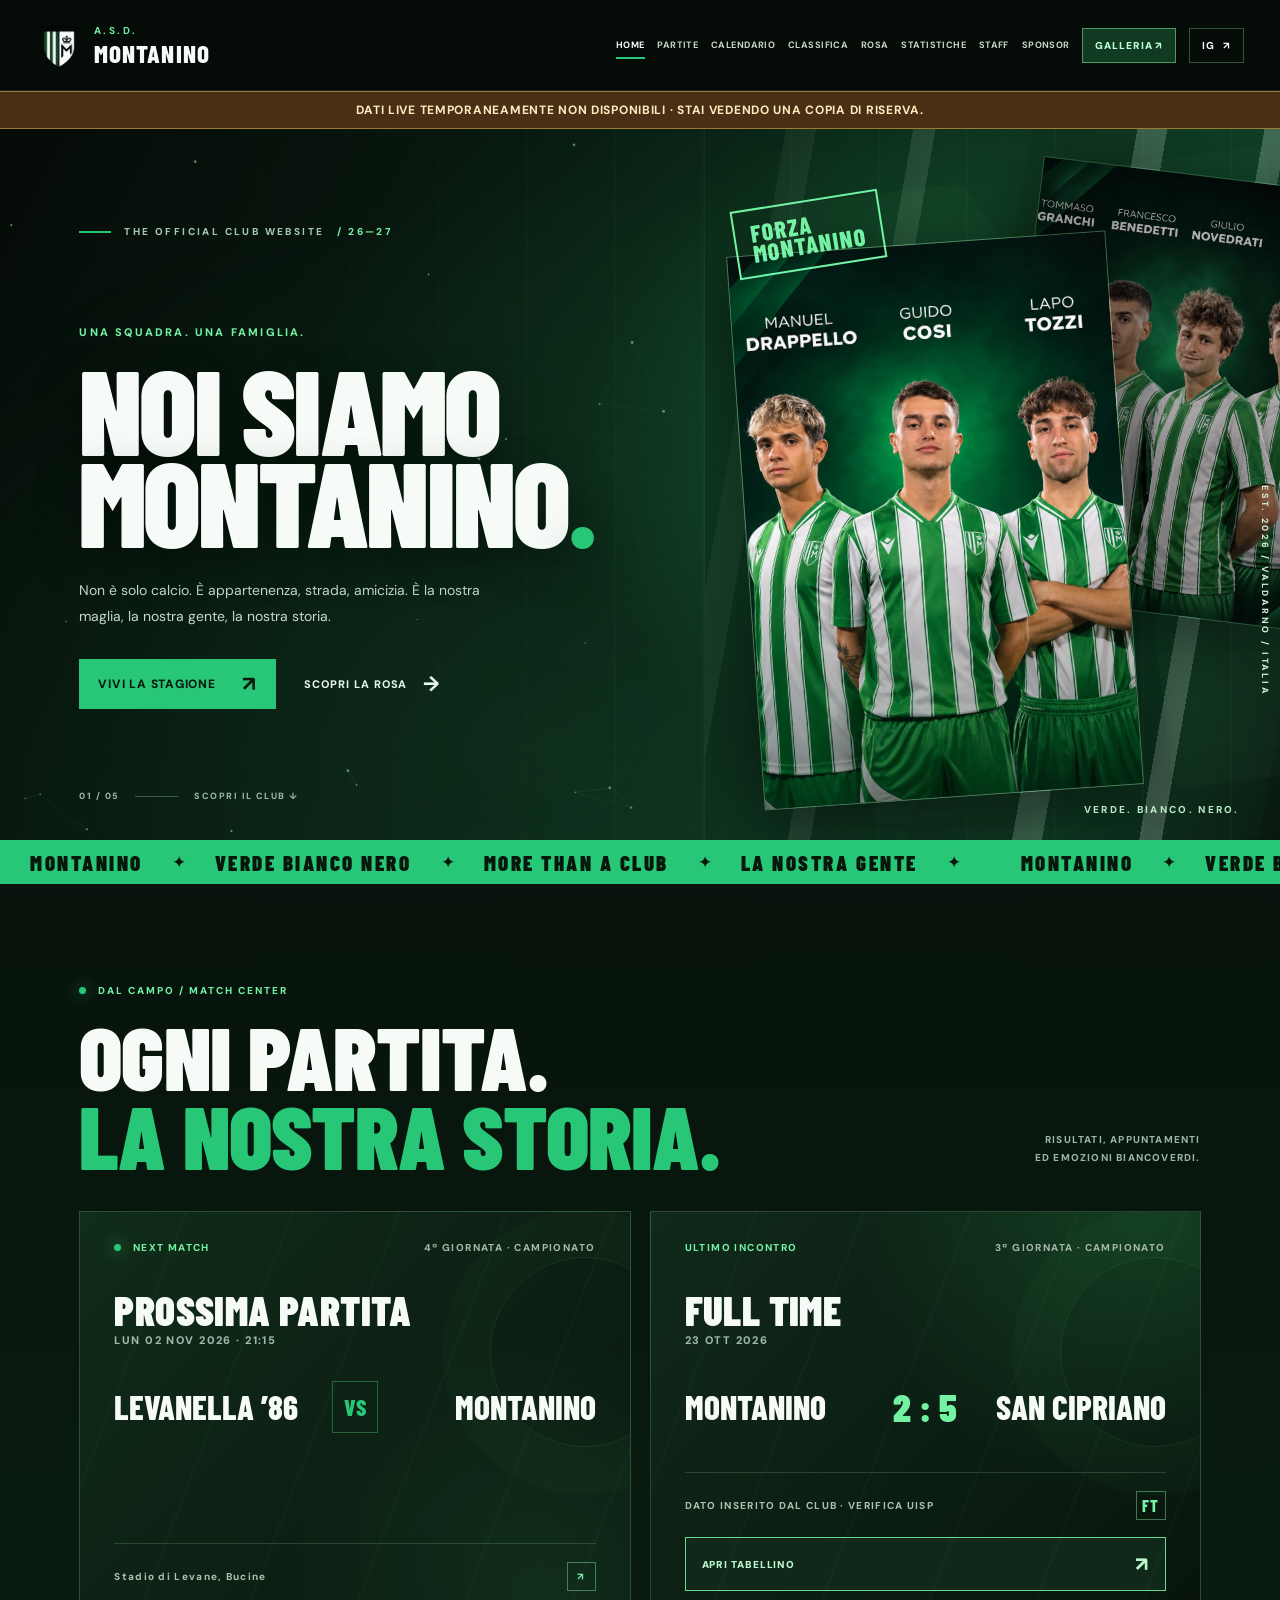
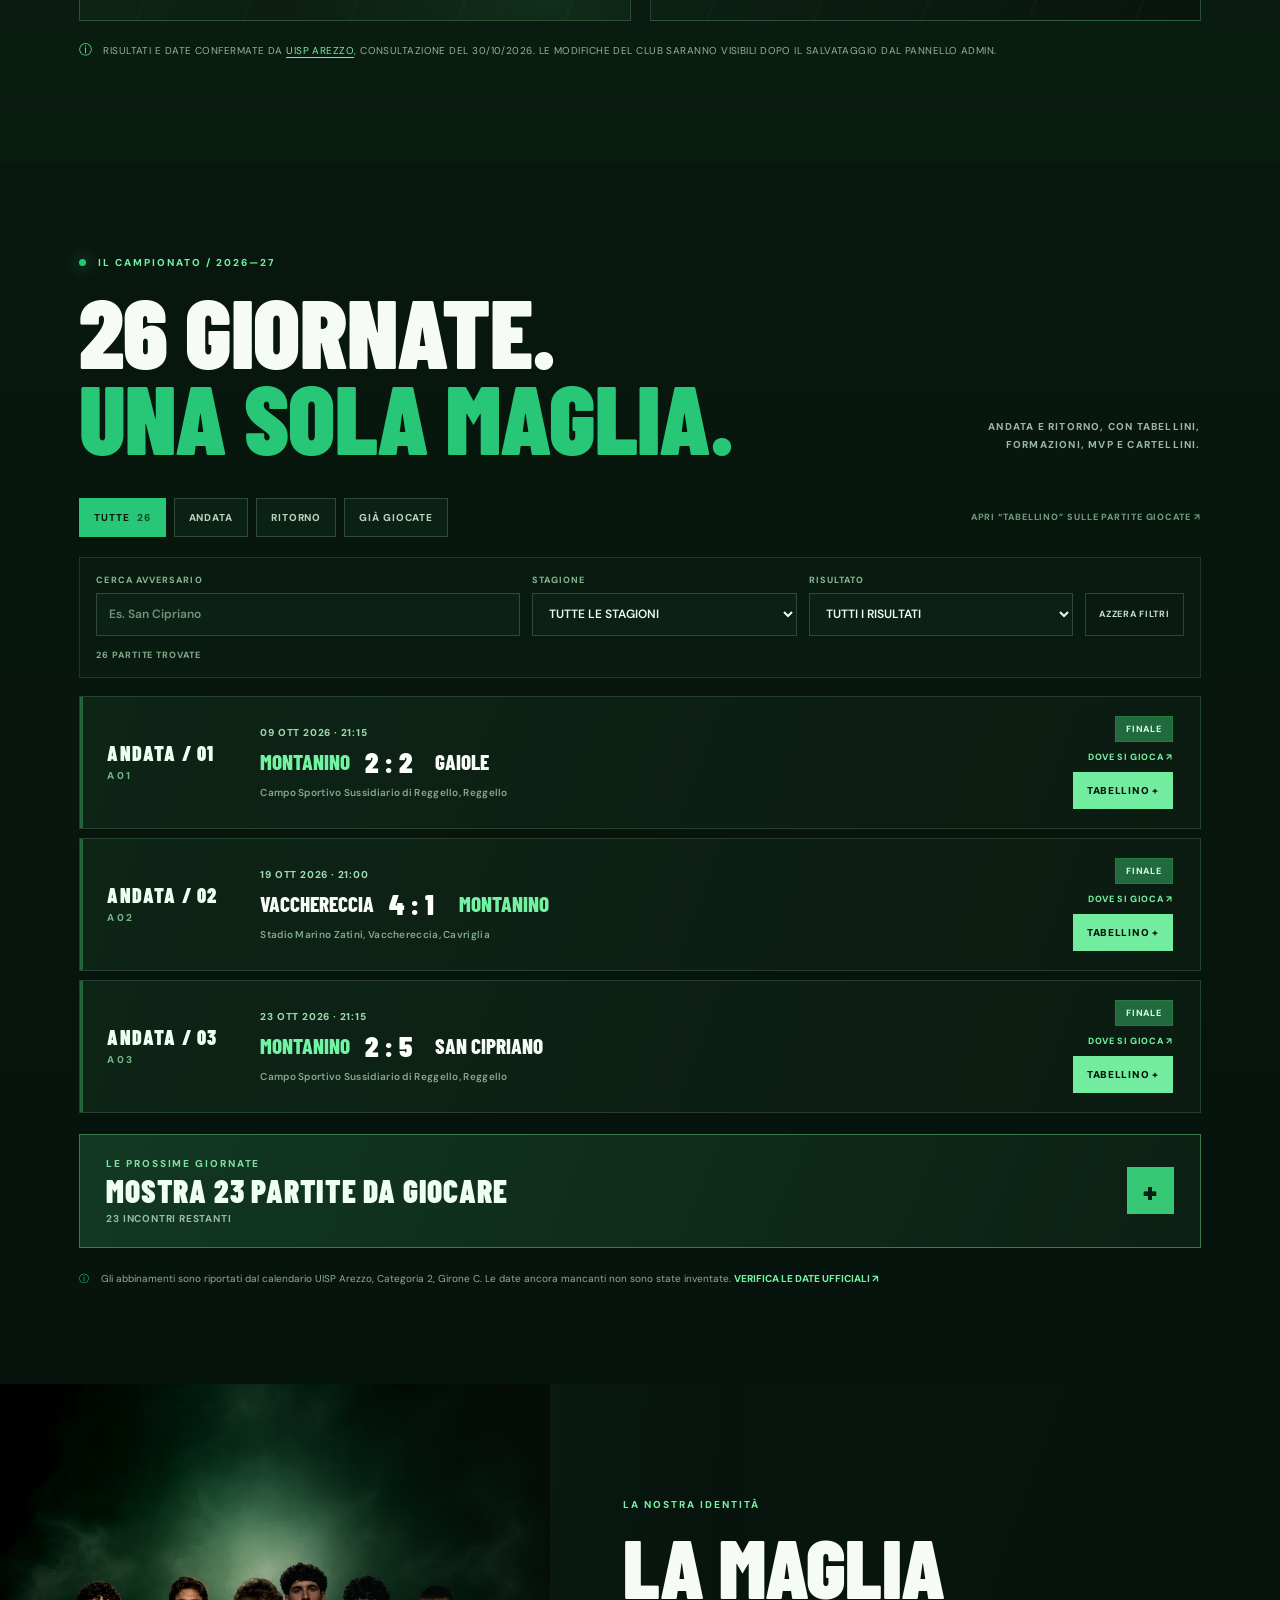
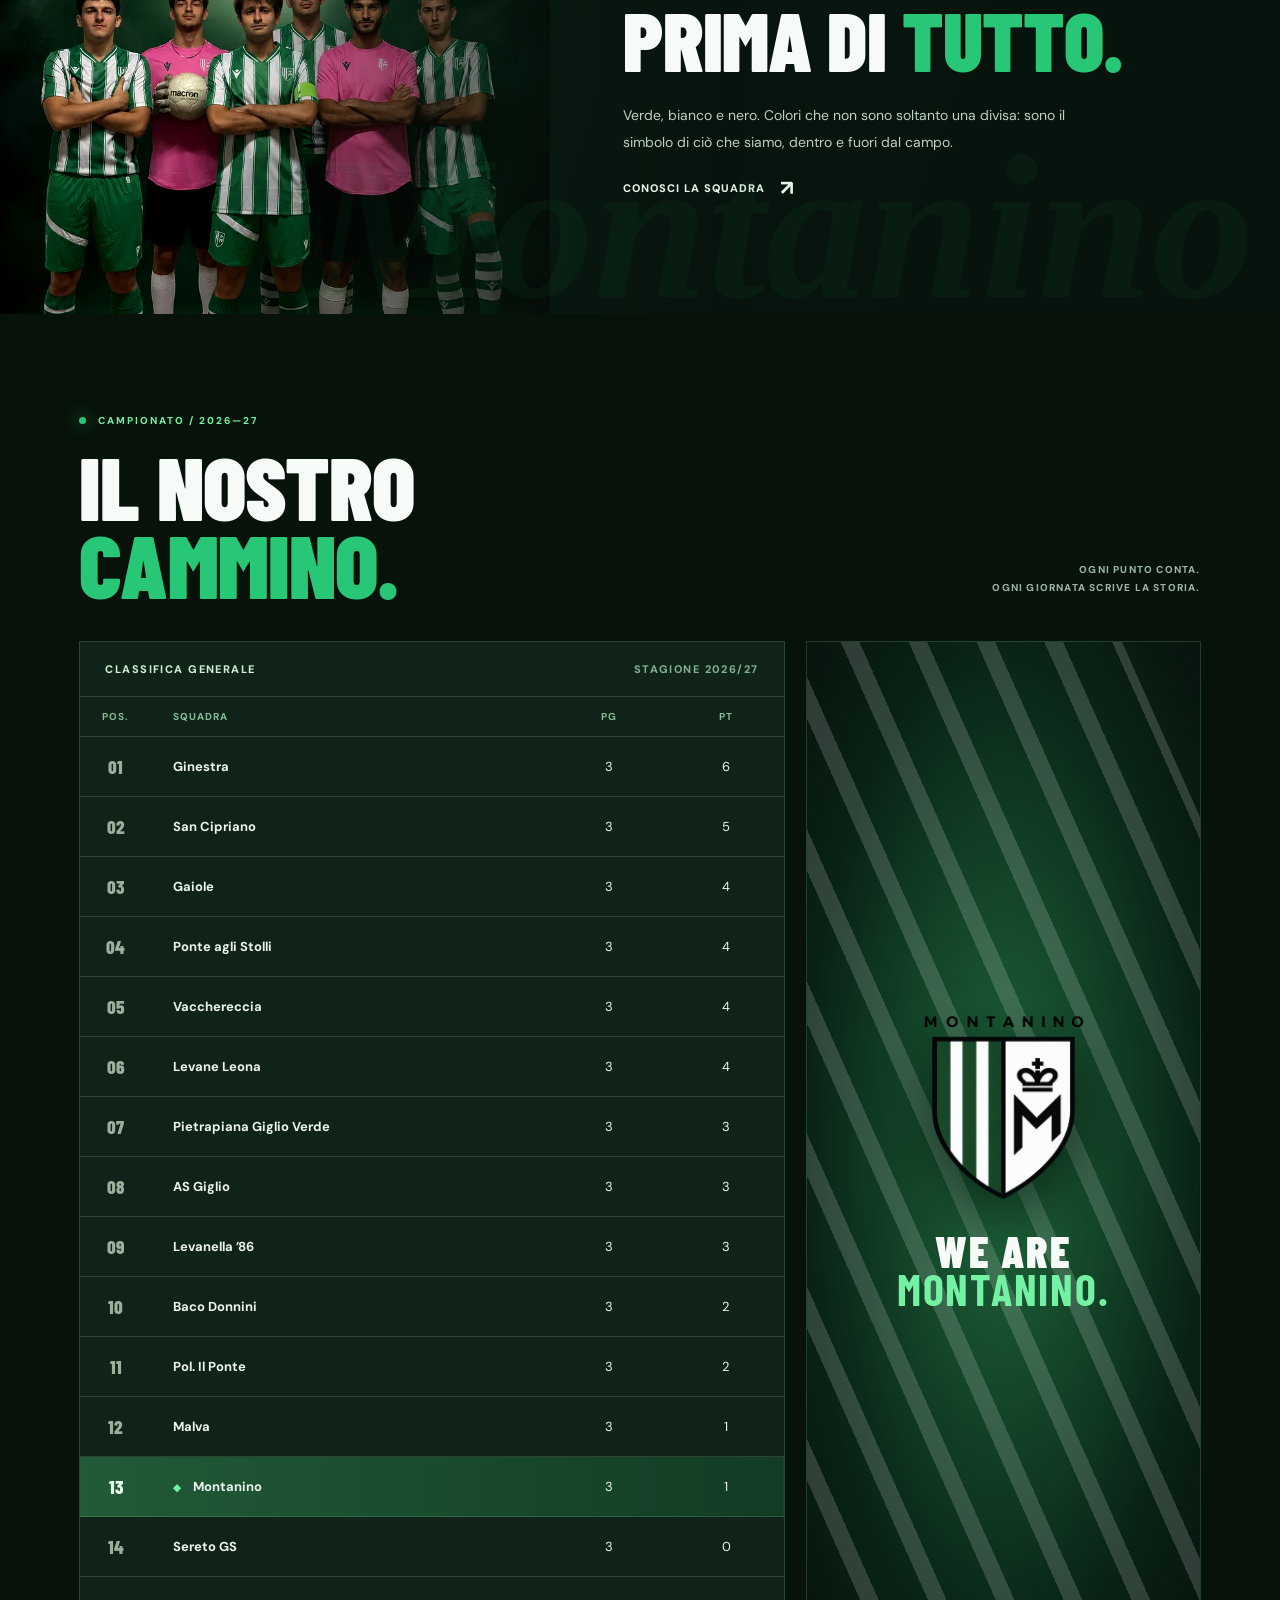
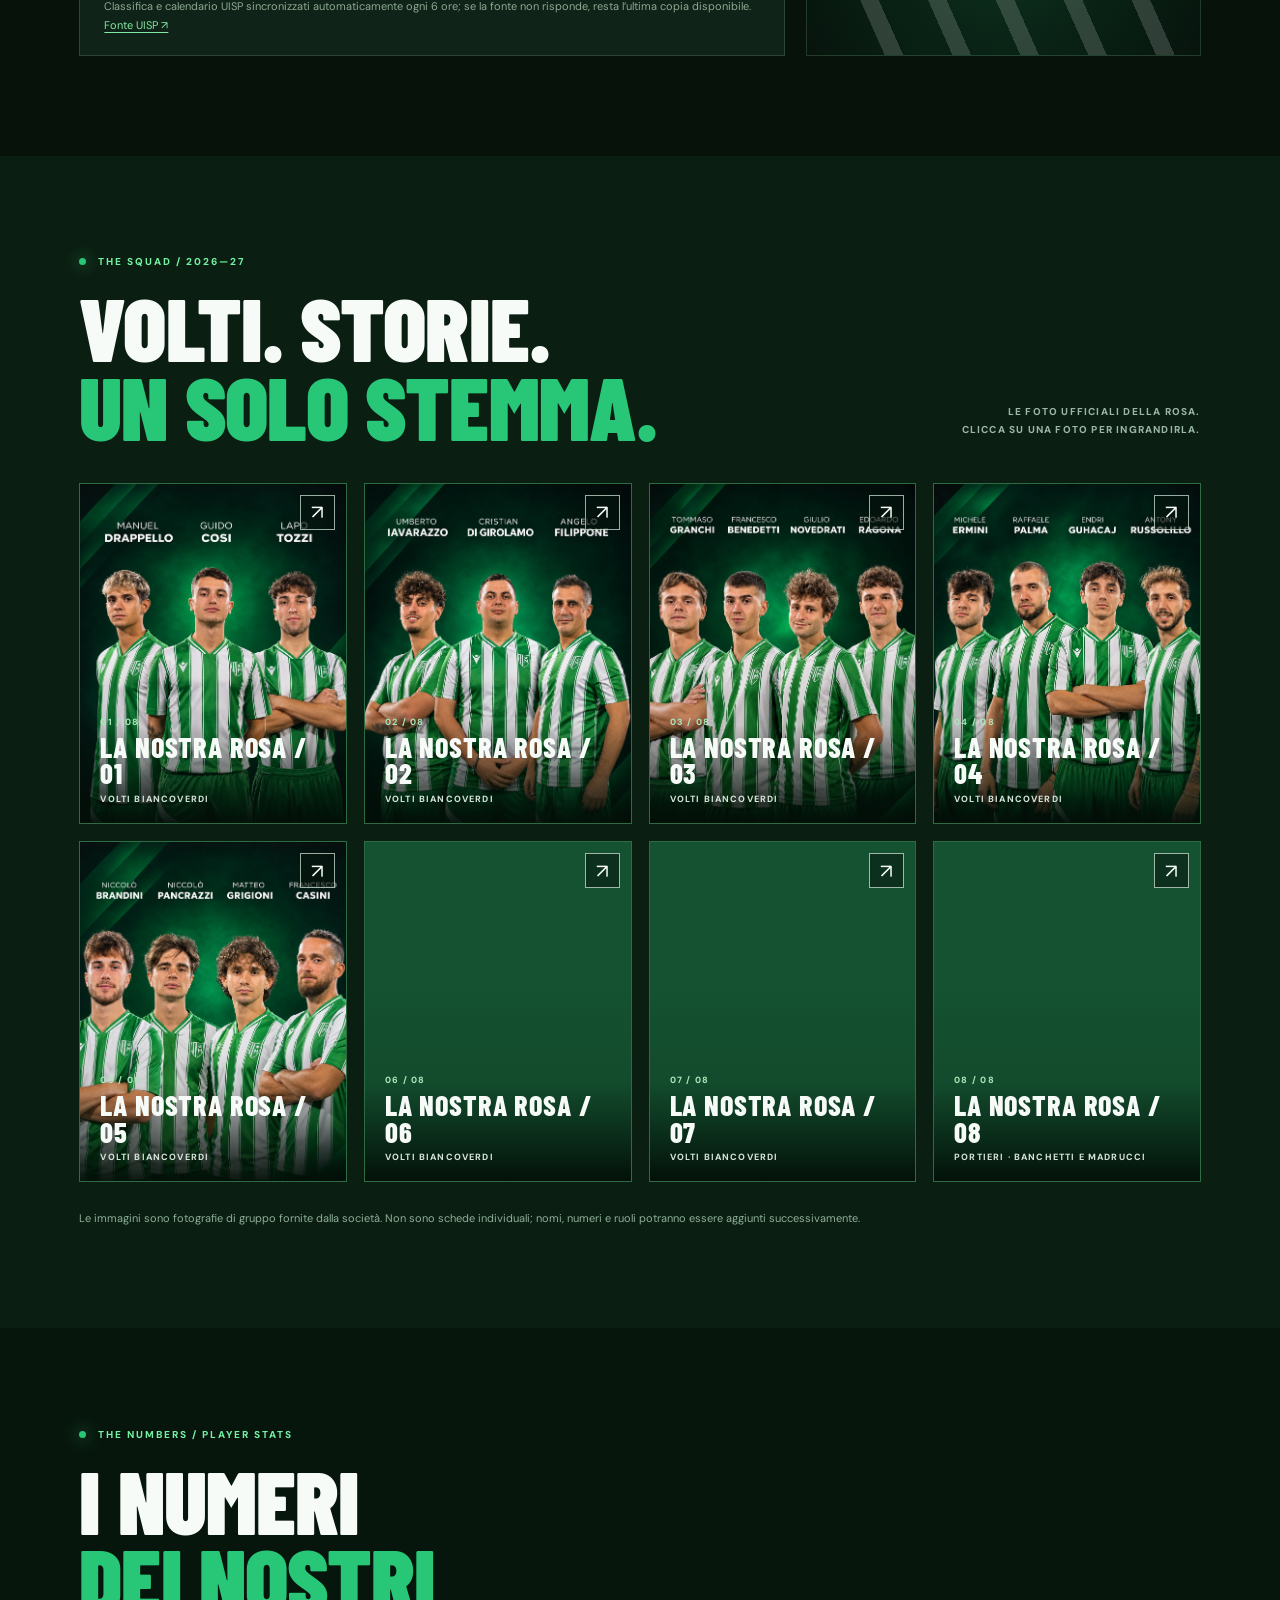
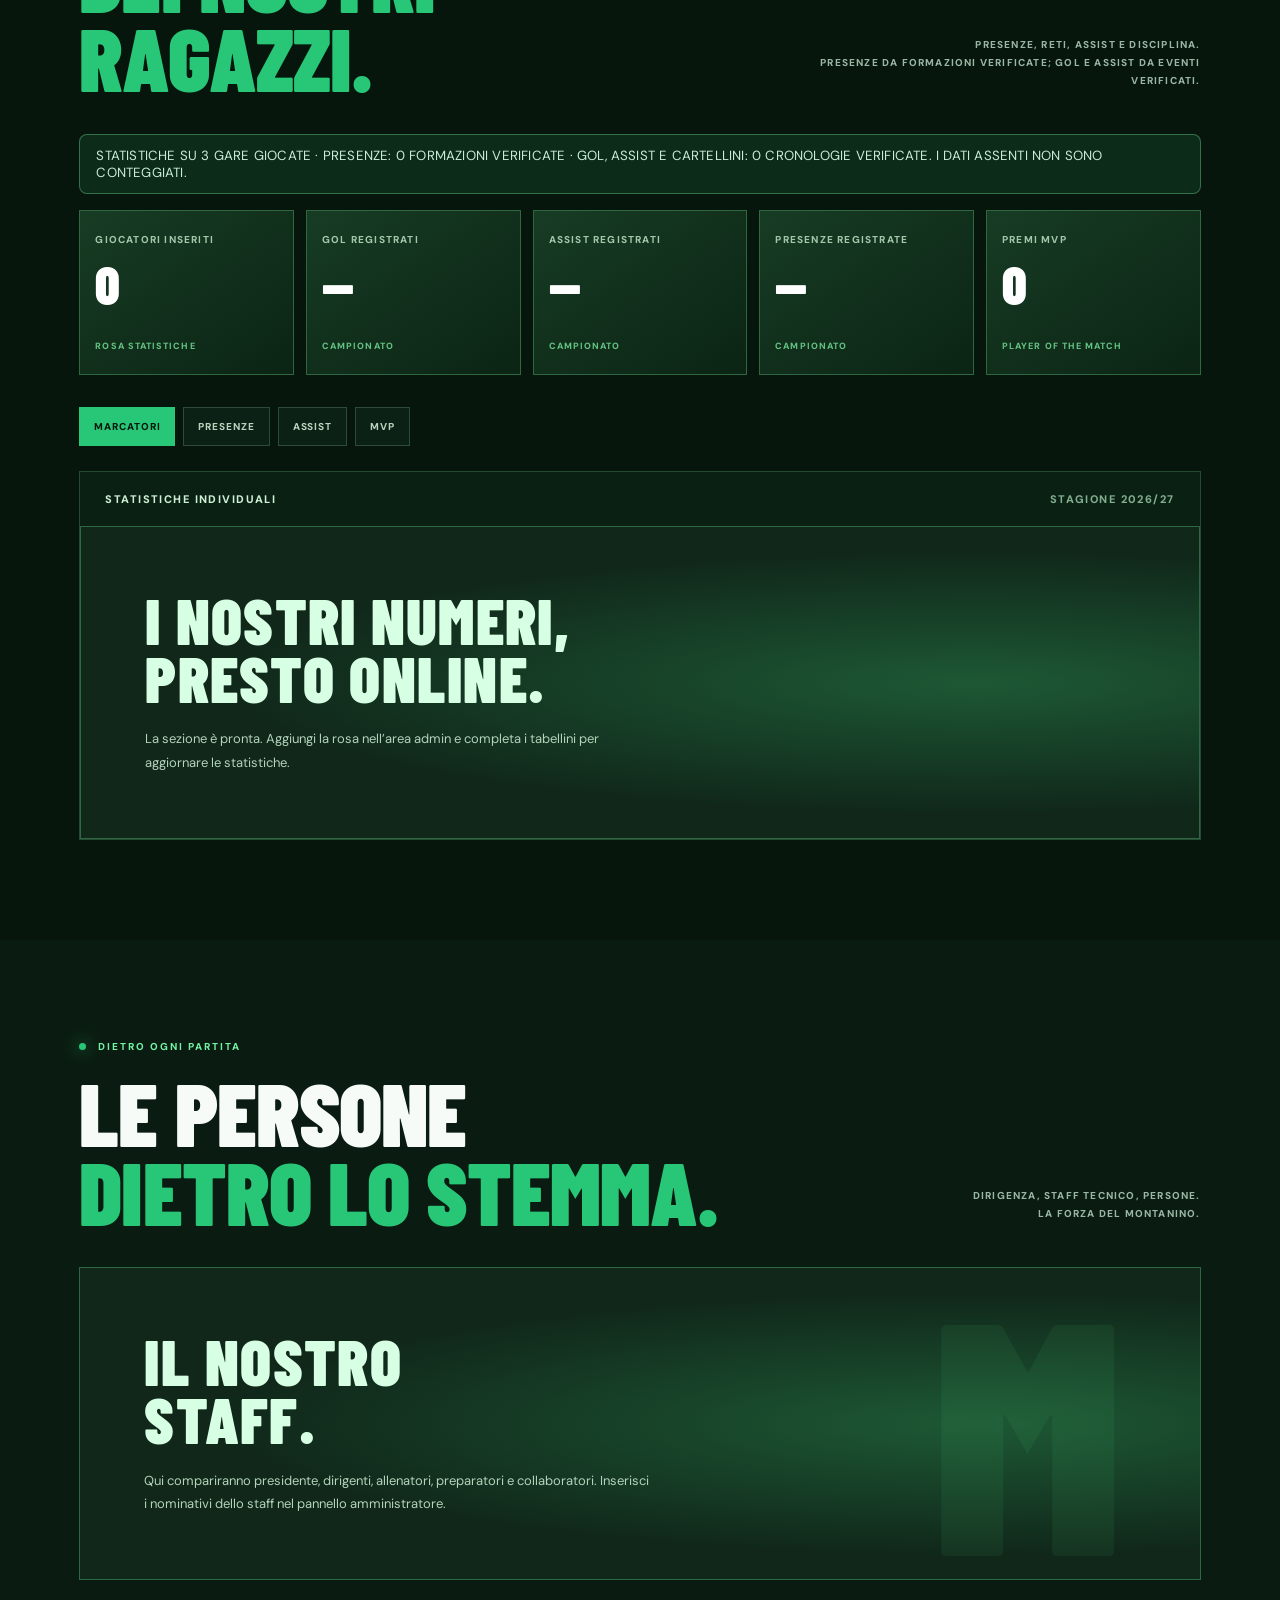
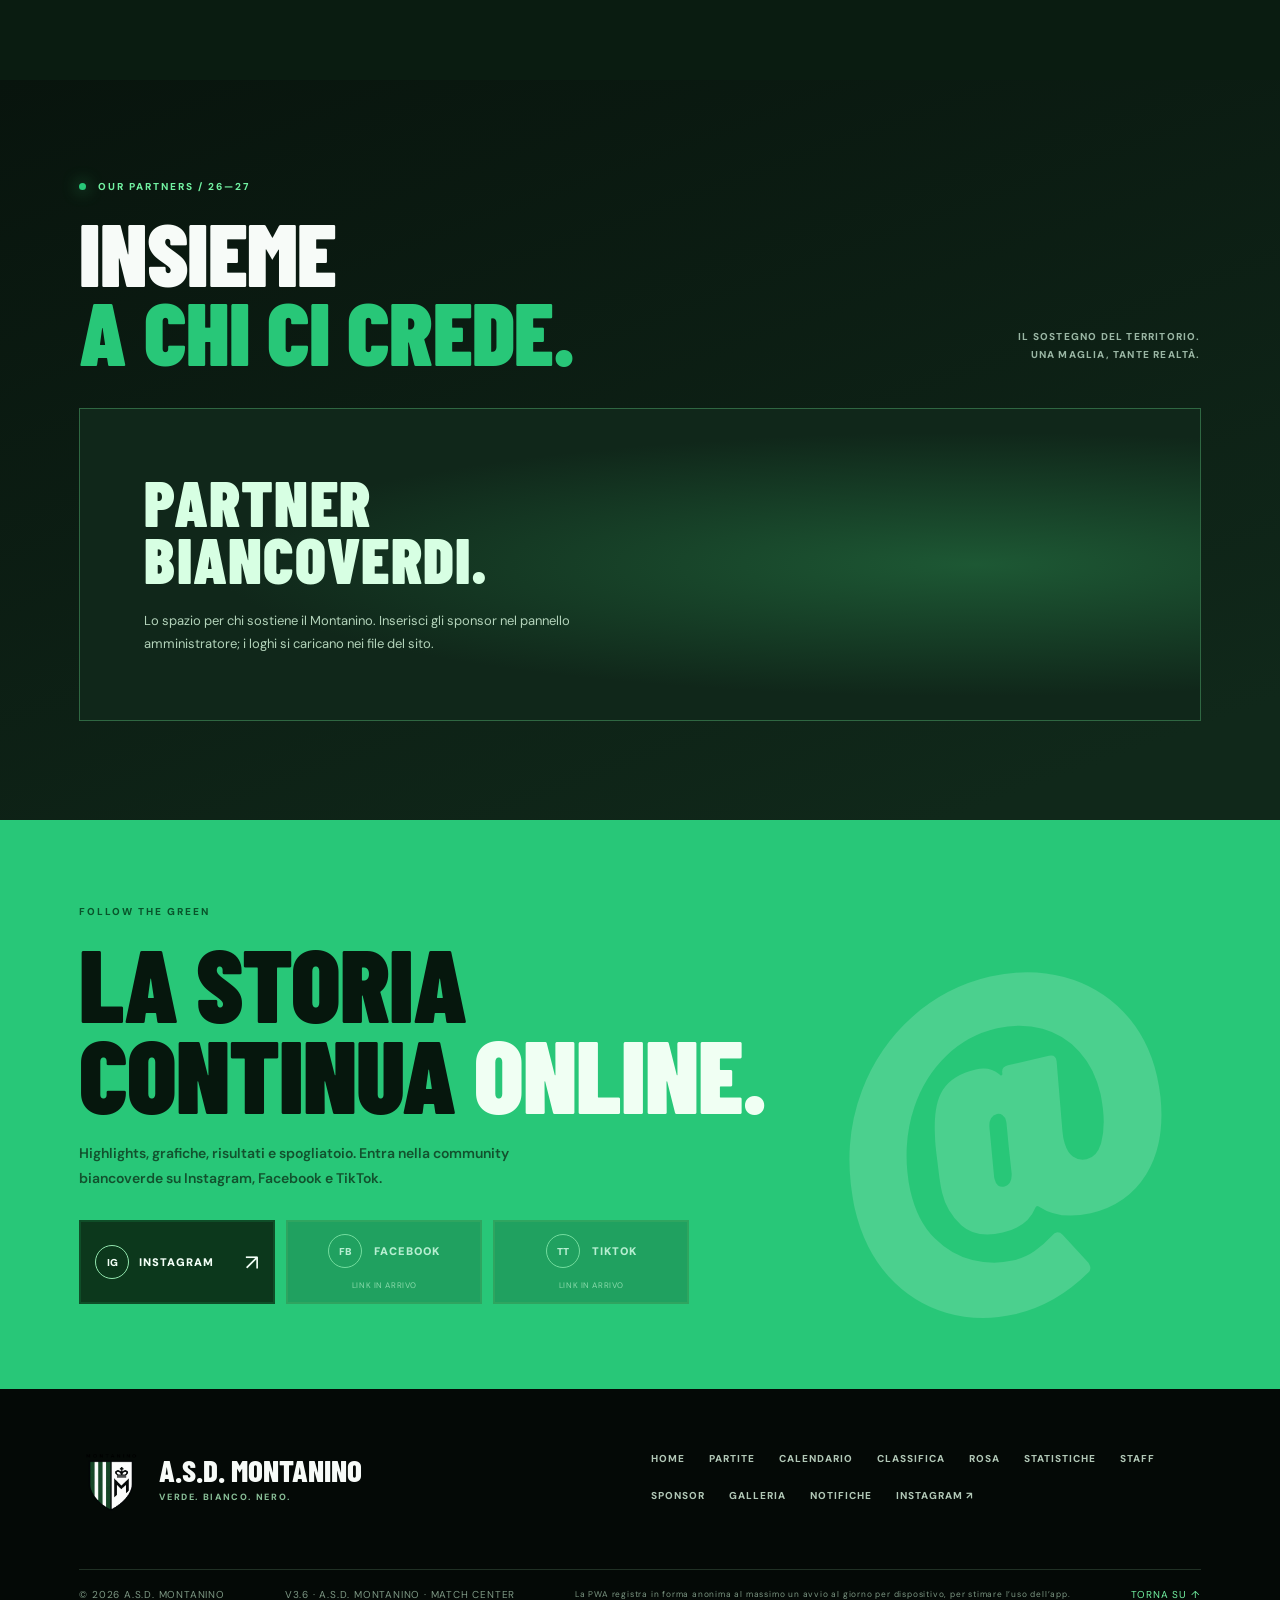
==== commit b98b36d1: "Sito: aggiorna cache per tracking PWA e informativa" ====
--- a/index.html
+++ b/index.html
@@ -14,7 +14,7 @@
   <link rel="preconnect" href="https://fonts.googleapis.com">
   <link rel="preconnect" href="https://fonts.gstatic.com" crossorigin>
   <link href="https://fonts.googleapis.com/css2?family=Barlow+Condensed:wght@500;600;700;800;900&family=DM+Sans:wght@400;500;600;700;800&display=swap" rel="stylesheet">
-  <link rel="stylesheet" href="style.css?v=20261122-calendar-archive-1">
+  <link rel="stylesheet" href="style.css?v=20261123-usage">
   <script src="data.js" defer></script>
   <script src="player-cards.js?v=20261117-public-cards" defer></script>
   <script src="tabellini.js?v=20261117-public-cards" defer></script>
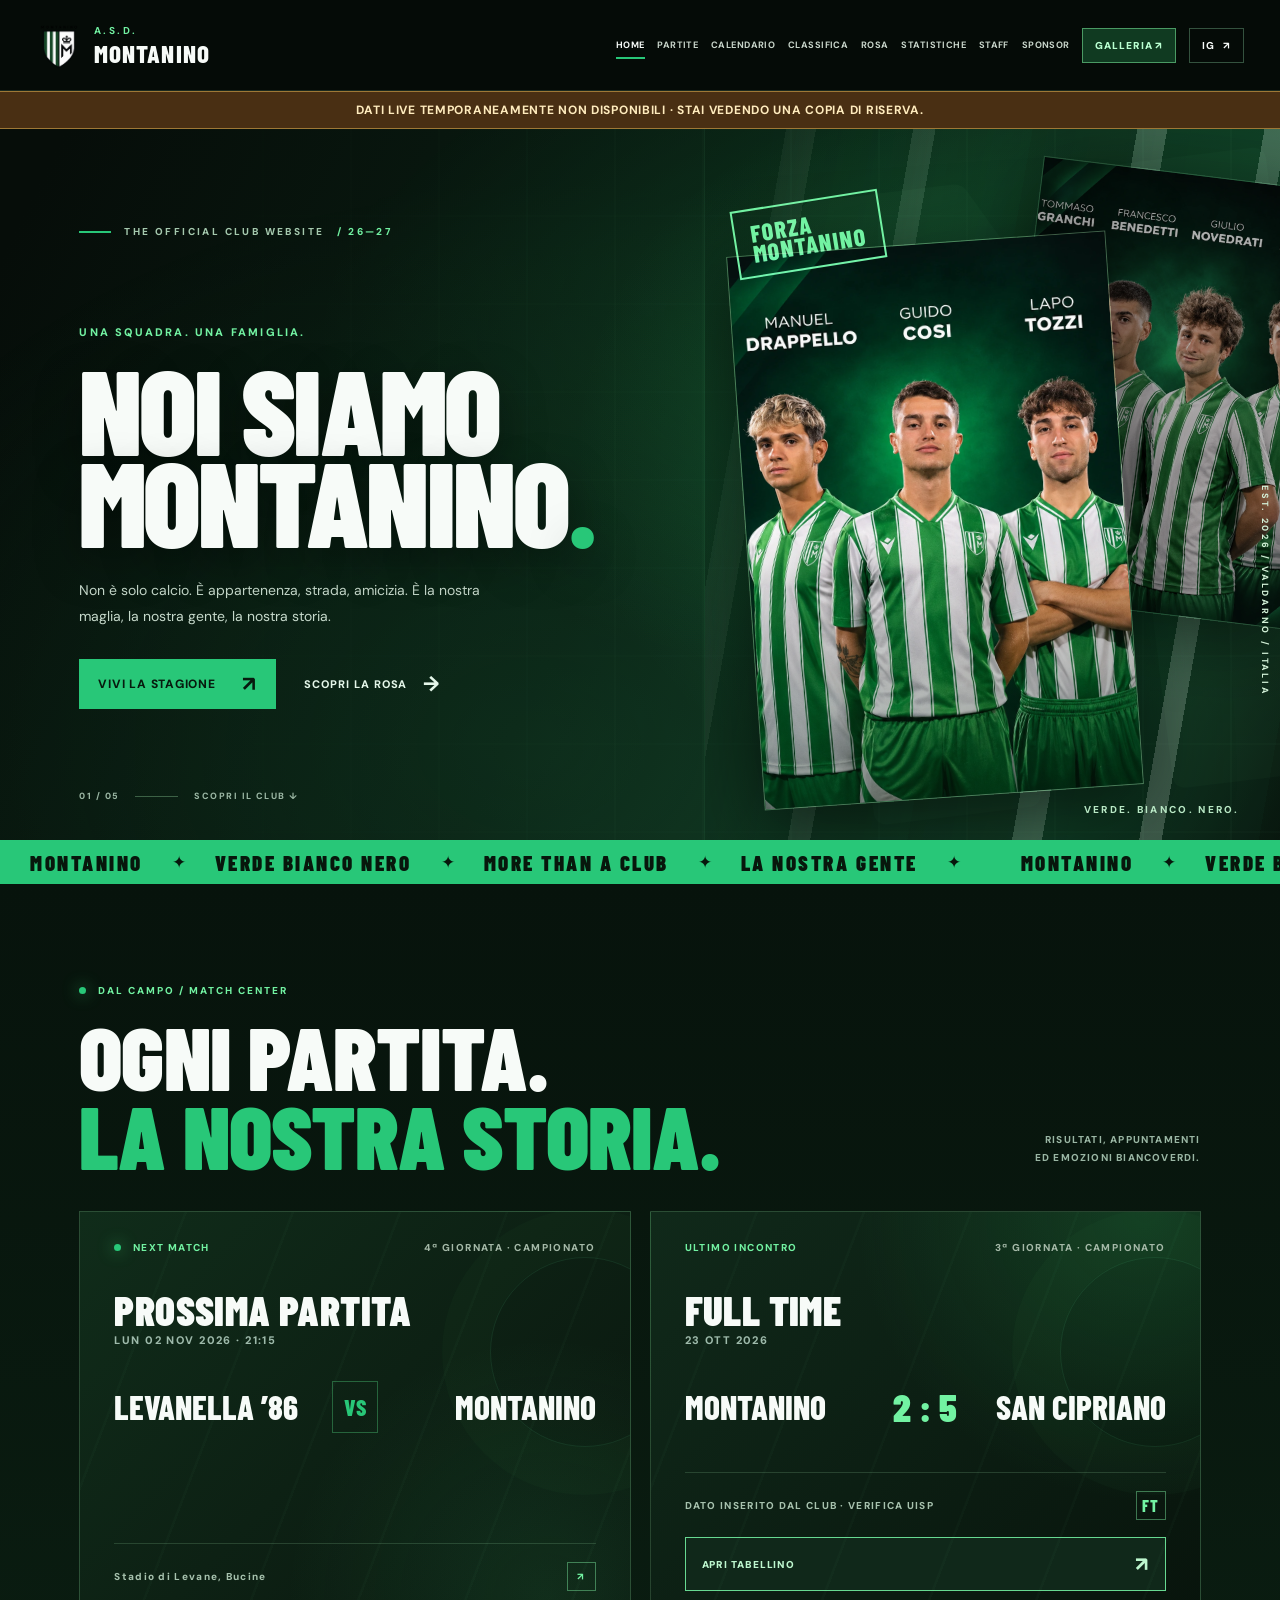
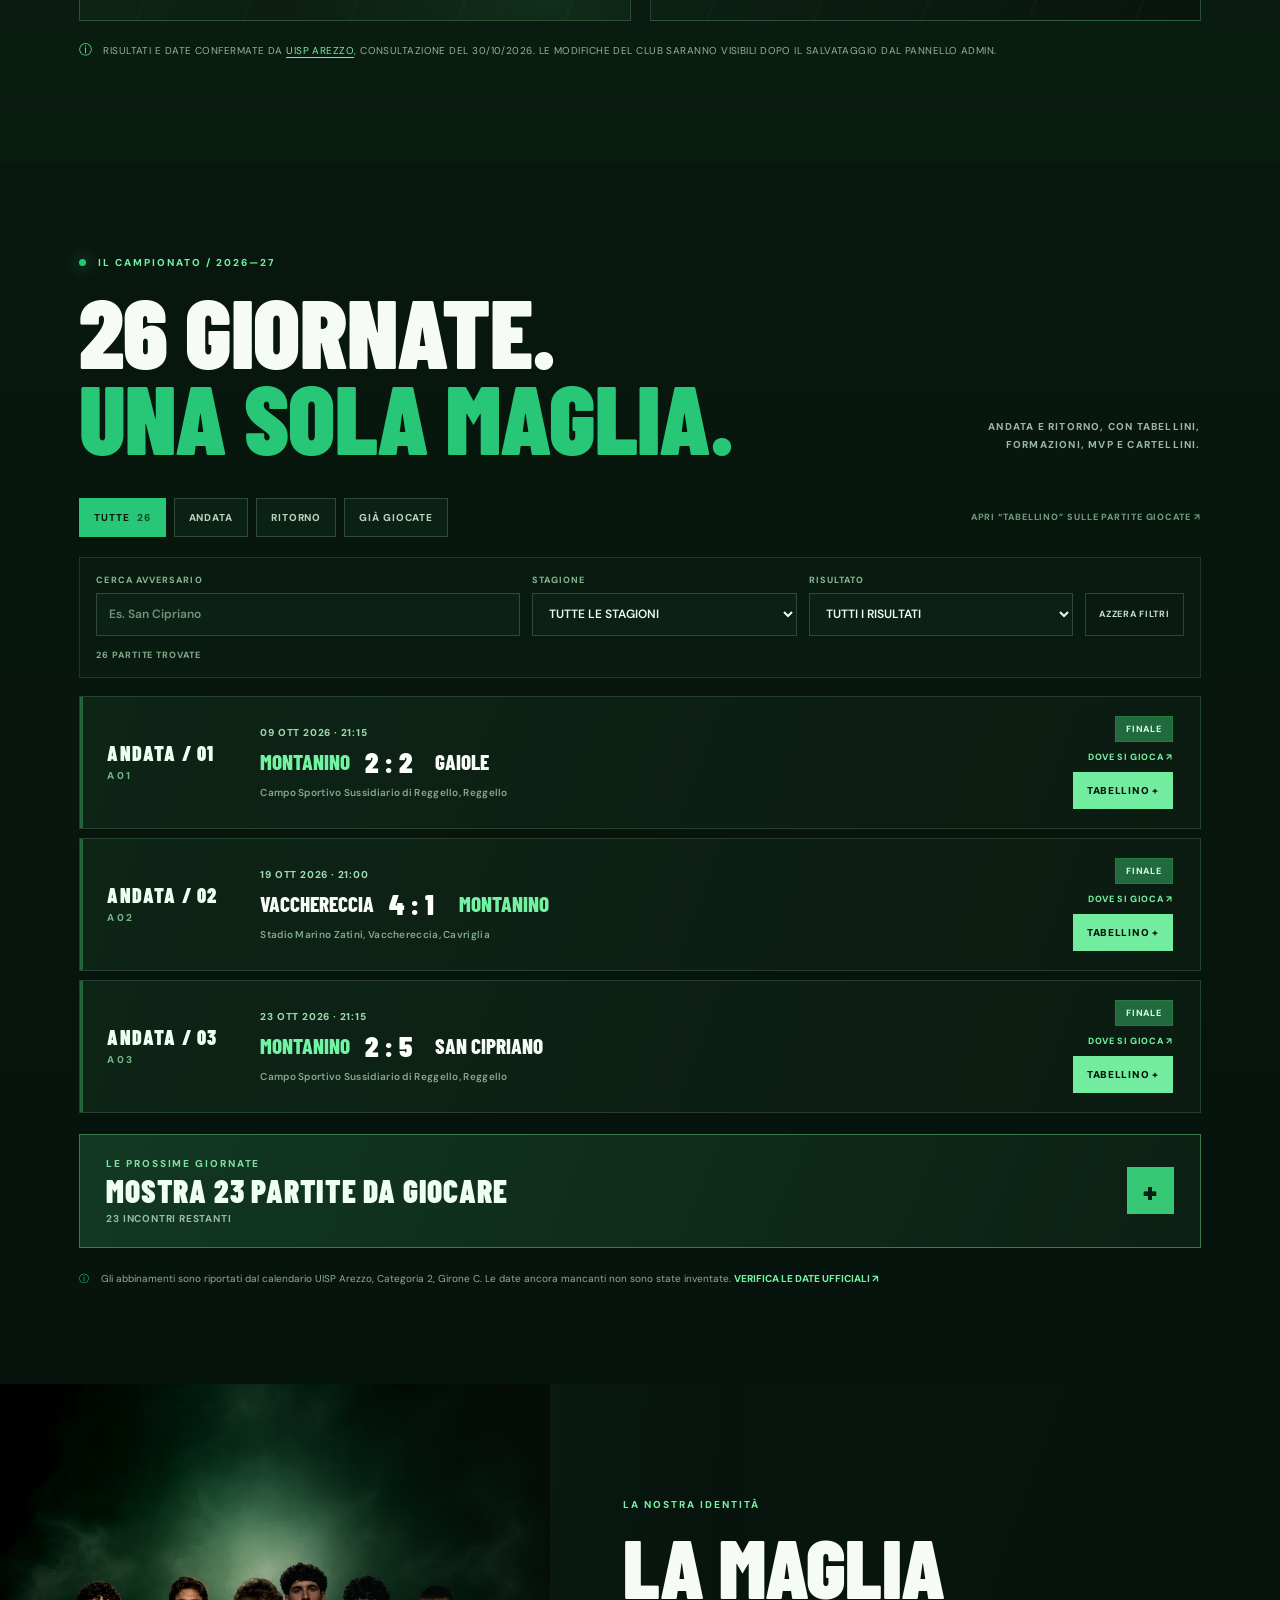
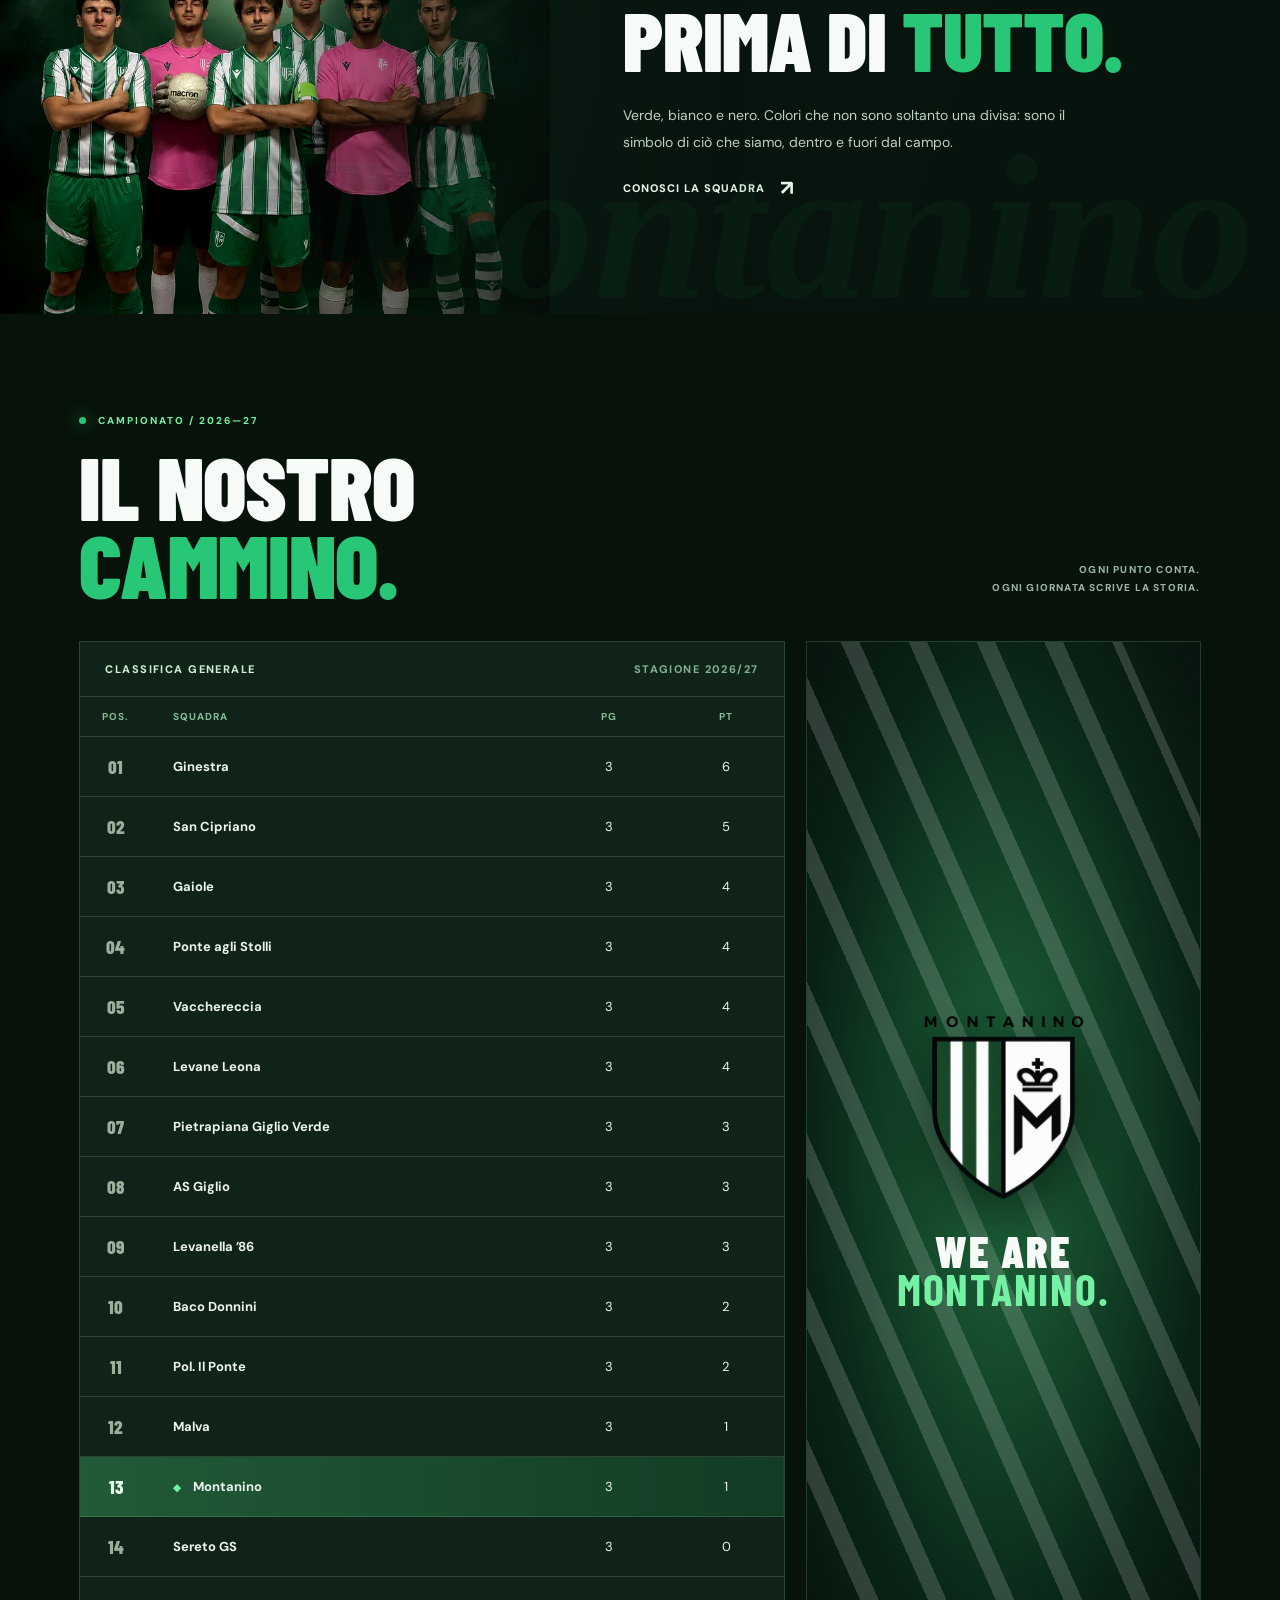
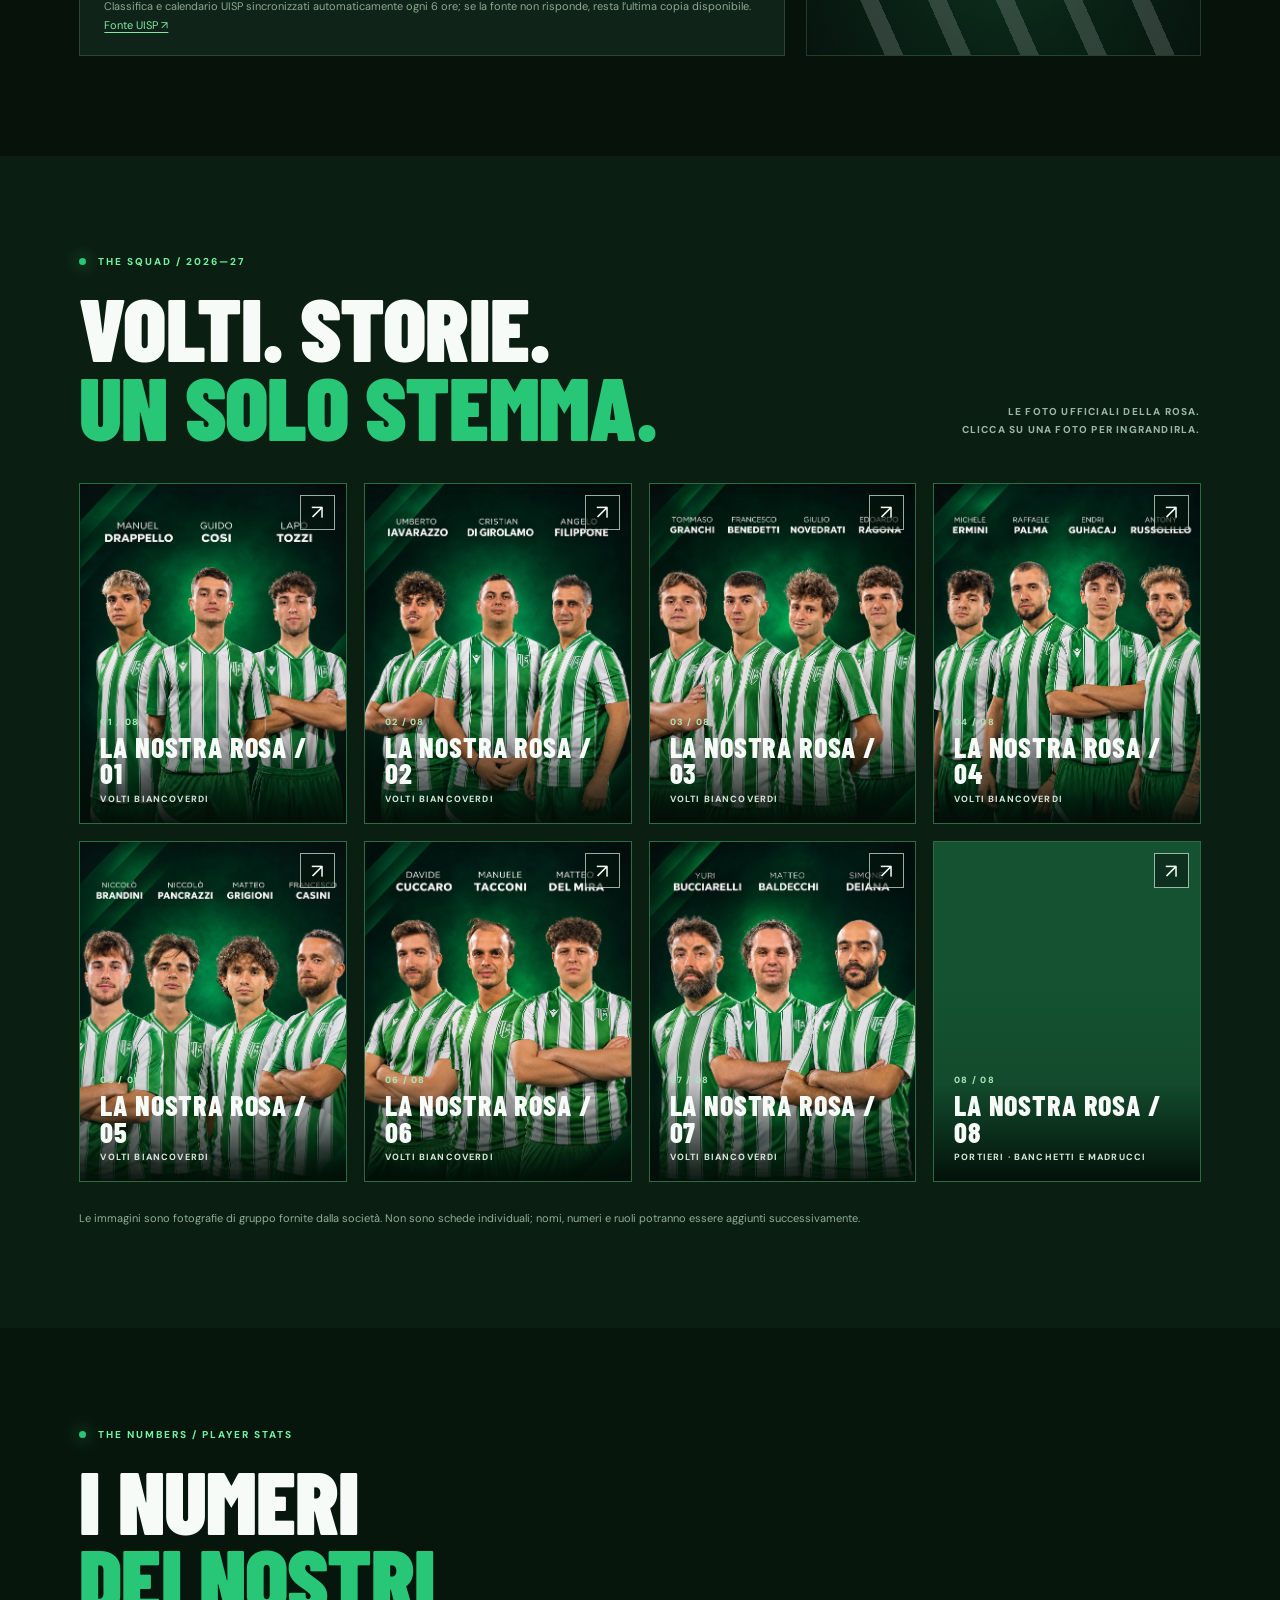
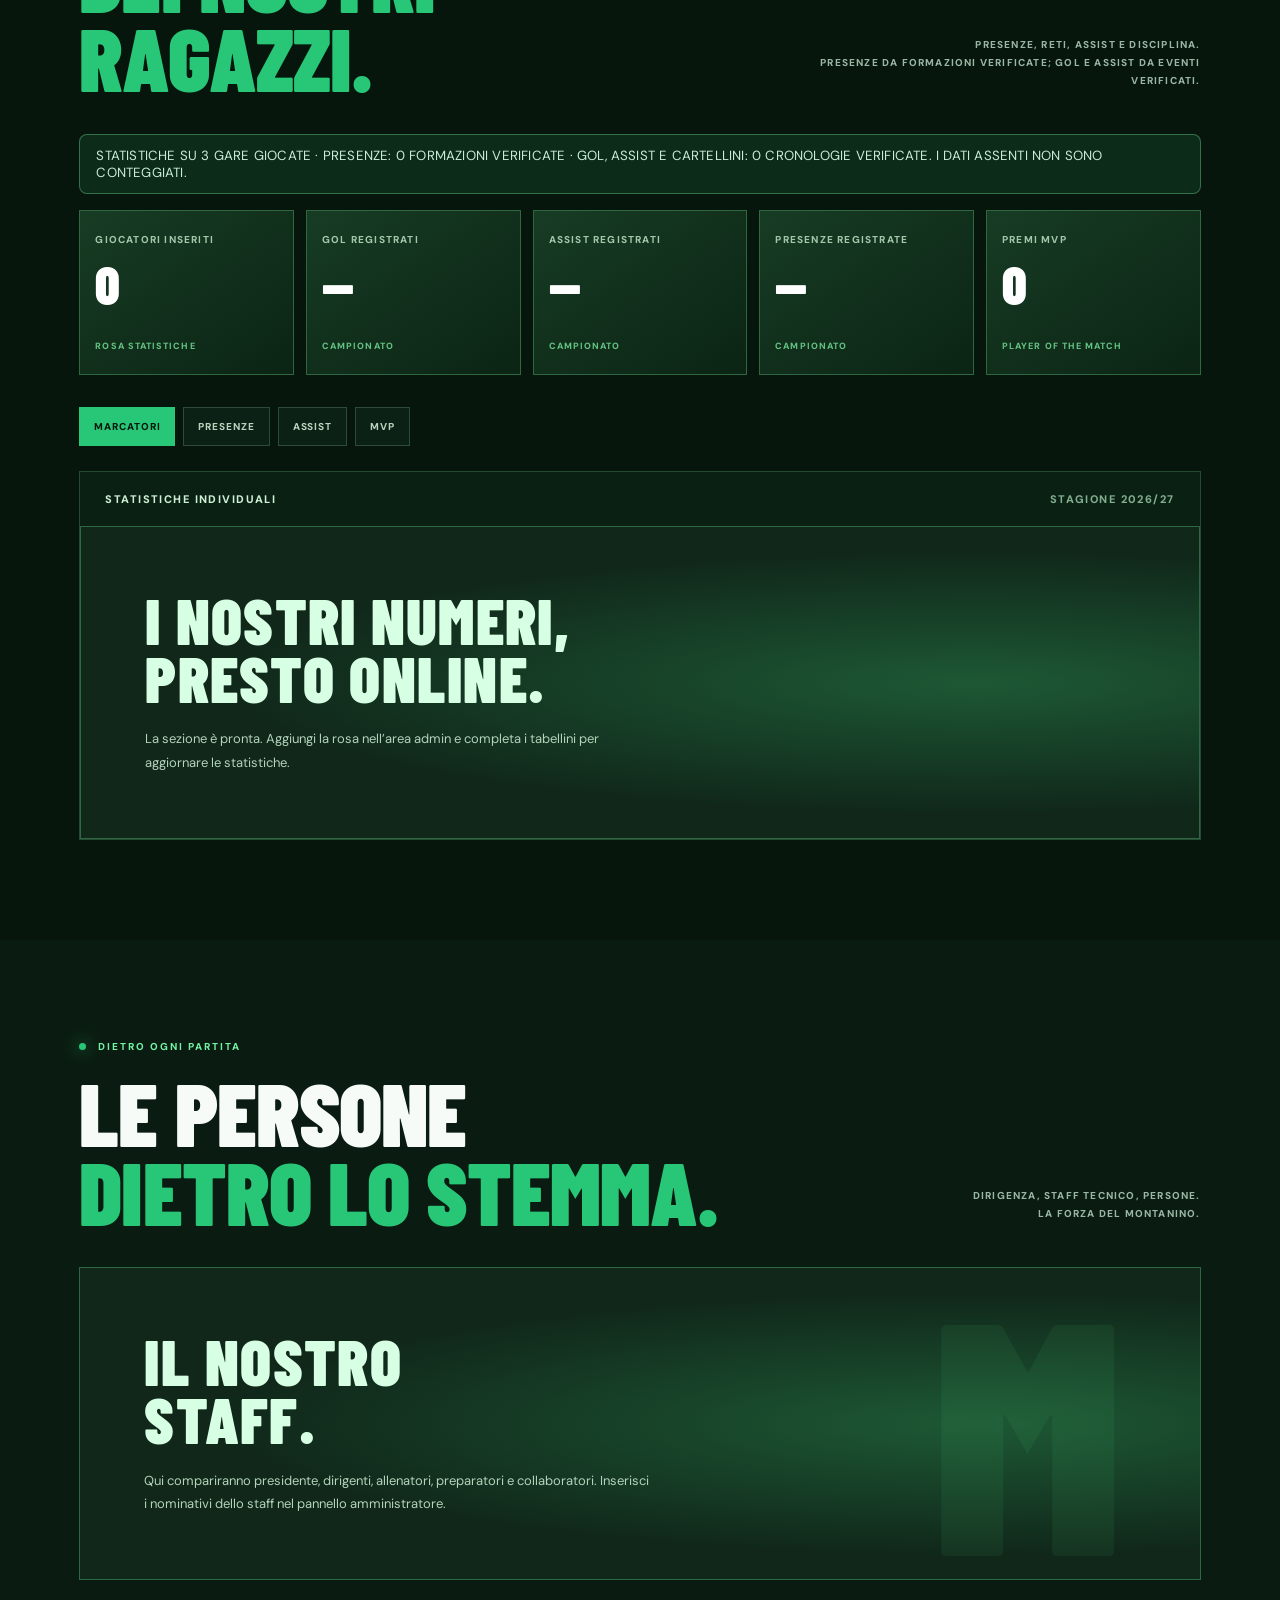
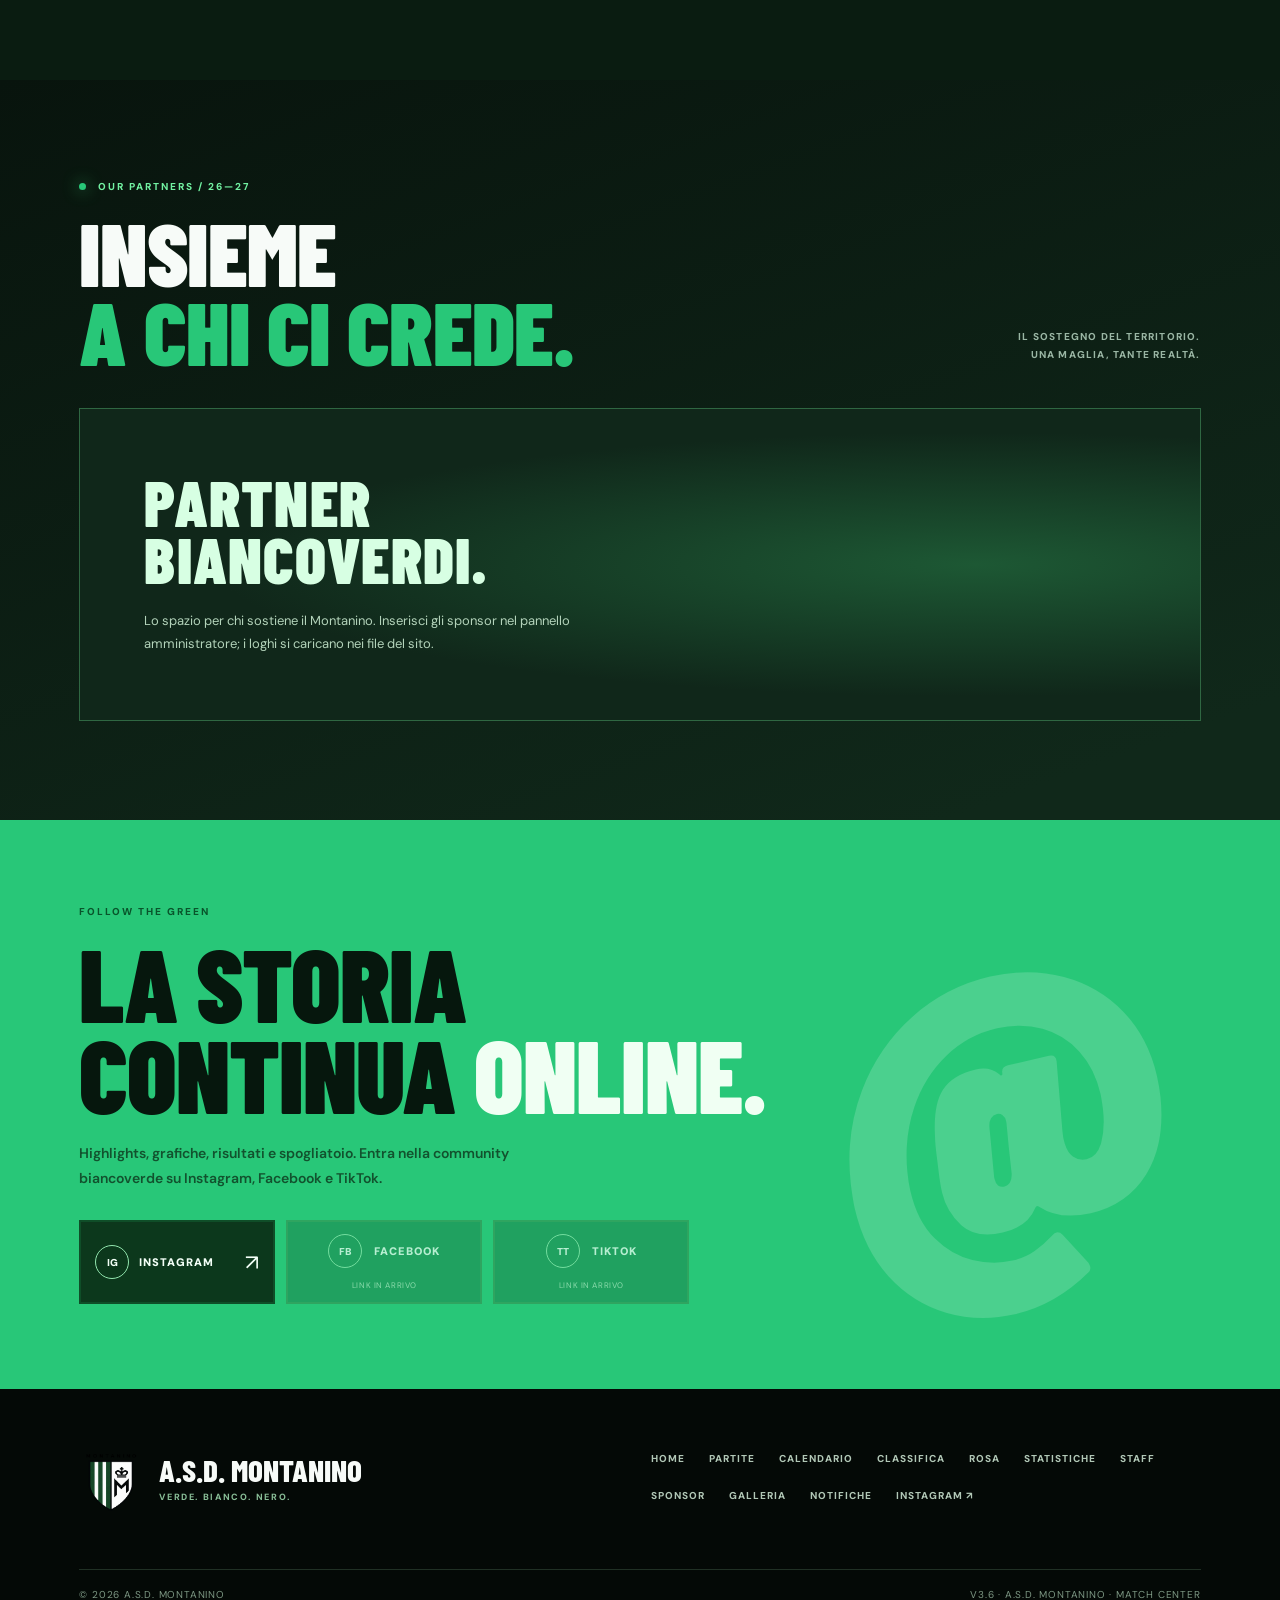
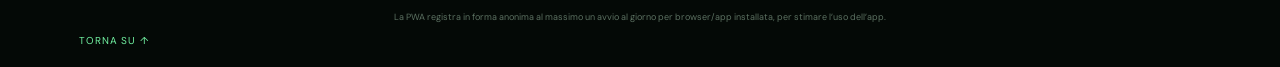
==== commit 96fd6c47: "Sito: precisa il conteggio anonimo per app installata" ====
--- a/index.html
+++ b/index.html
@@ -141,7 +141,7 @@
   </section>
   <section class="section social-section" id="social" aria-labelledby="social-title"><div class="social-inner reveal"><div><p class="eyebrow">FOLLOW THE GREEN</p><h2 id="social-title">LA STORIA<br>CONTINUA <span>ONLINE.</span></h2><p>Highlights, grafiche, risultati e spogliatoio. Entra nella community biancoverde su Instagram, Facebook e TikTok.</p><div class="social-links" id="social-links" aria-label="Profili social Montanino"></div></div><div class="social-symbol" aria-hidden="true">@</div></div></section>
 </main>
-<footer class="footer"><div class="footer-top"><div class="footer-brand"><img src="assets/img/stemma.webp" alt="" width="72" height="76"><div><strong>A.S.D. MONTANINO</strong><span>VERDE. BIANCO. NERO.</span></div></div><div class="footer-links"><a href="#home">HOME</a><a href="#partite">PARTITE</a><a href="#calendario">CALENDARIO</a><a href="#classifica">CLASSIFICA</a><a href="#rosa">ROSA</a><a href="#statistiche">STATISTICHE</a><a href="#staff">STAFF</a><a href="#sponsor">SPONSOR</a><a href="galleria.html">GALLERIA</a><a href="notifiche.html">NOTIFICHE</a><a href="https://www.instagram.com/asd_montanino/" target="_blank" rel="noopener noreferrer">INSTAGRAM ↗</a></div></div><div class="footer-bottom"><span>© <span id="year">2026</span> A.S.D. MONTANINO</span><span>V3.6 · A.S.D. MONTANINO · MATCH CENTER</span><small class="usage-privacy-note">La PWA registra in forma anonima al massimo un avvio al giorno per dispositivo, per stimare l’uso dell’app.</small><a href="#home">TORNA SU ↑</a></div></footer>
+<footer class="footer"><div class="footer-top"><div class="footer-brand"><img src="assets/img/stemma.webp" alt="" width="72" height="76"><div><strong>A.S.D. MONTANINO</strong><span>VERDE. BIANCO. NERO.</span></div></div><div class="footer-links"><a href="#home">HOME</a><a href="#partite">PARTITE</a><a href="#calendario">CALENDARIO</a><a href="#classifica">CLASSIFICA</a><a href="#rosa">ROSA</a><a href="#statistiche">STATISTICHE</a><a href="#staff">STAFF</a><a href="#sponsor">SPONSOR</a><a href="galleria.html">GALLERIA</a><a href="notifiche.html">NOTIFICHE</a><a href="https://www.instagram.com/asd_montanino/" target="_blank" rel="noopener noreferrer">INSTAGRAM ↗</a></div></div><div class="footer-bottom"><span>© <span id="year">2026</span> A.S.D. MONTANINO</span><span>V3.6 · A.S.D. MONTANINO · MATCH CENTER</span><small class="usage-privacy-note">La PWA registra in forma anonima al massimo un avvio al giorno per browser/app installata, per stimare l’uso dell’app.</small><a href="#home">TORNA SU ↑</a></div></footer>
 <button id="to-top" class="to-top" type="button" aria-label="Torna in cima">↑</button>
 <div id="lightbox" class="lightbox" role="dialog" aria-modal="true" aria-label="Visualizza foto della rosa" hidden><button class="lightbox-close" type="button" aria-label="Chiudi fotografia">×</button><button class="lightbox-prev" type="button" aria-label="Foto precedente">‹</button><figure><img id="lightbox-img" alt=""><figcaption id="lightbox-caption"></figcaption></figure><button class="lightbox-next" type="button" aria-label="Foto successiva">›</button></div>
 </body>
--- a/style.css
+++ b/style.css
@@ -726,3 +726,5 @@
 .calendar-result-count{grid-column:1/-1;margin:1px 0 0;color:#82a98b;font-size:9px;font-weight:800;letter-spacing:.1em}
 @media(max-width:850px){.calendar-archive-filters{grid-template-columns:repeat(2,minmax(0,1fr))}.calendar-search-field{grid-column:1/-1}.calendar-result-count{grid-column:1/-1}}
 @media(max-width:560px){.calendar-archive-filters{grid-template-columns:1fr;gap:11px;padding:13px}.calendar-search-field,.calendar-result-count{grid-column:auto}.calendar-reset-filters{width:100%}}
+
+.usage-privacy-note{display:block;flex-basis:100%;text-align:center;font-size:9px;letter-spacing:normal;line-height:1.45;opacity:.72}
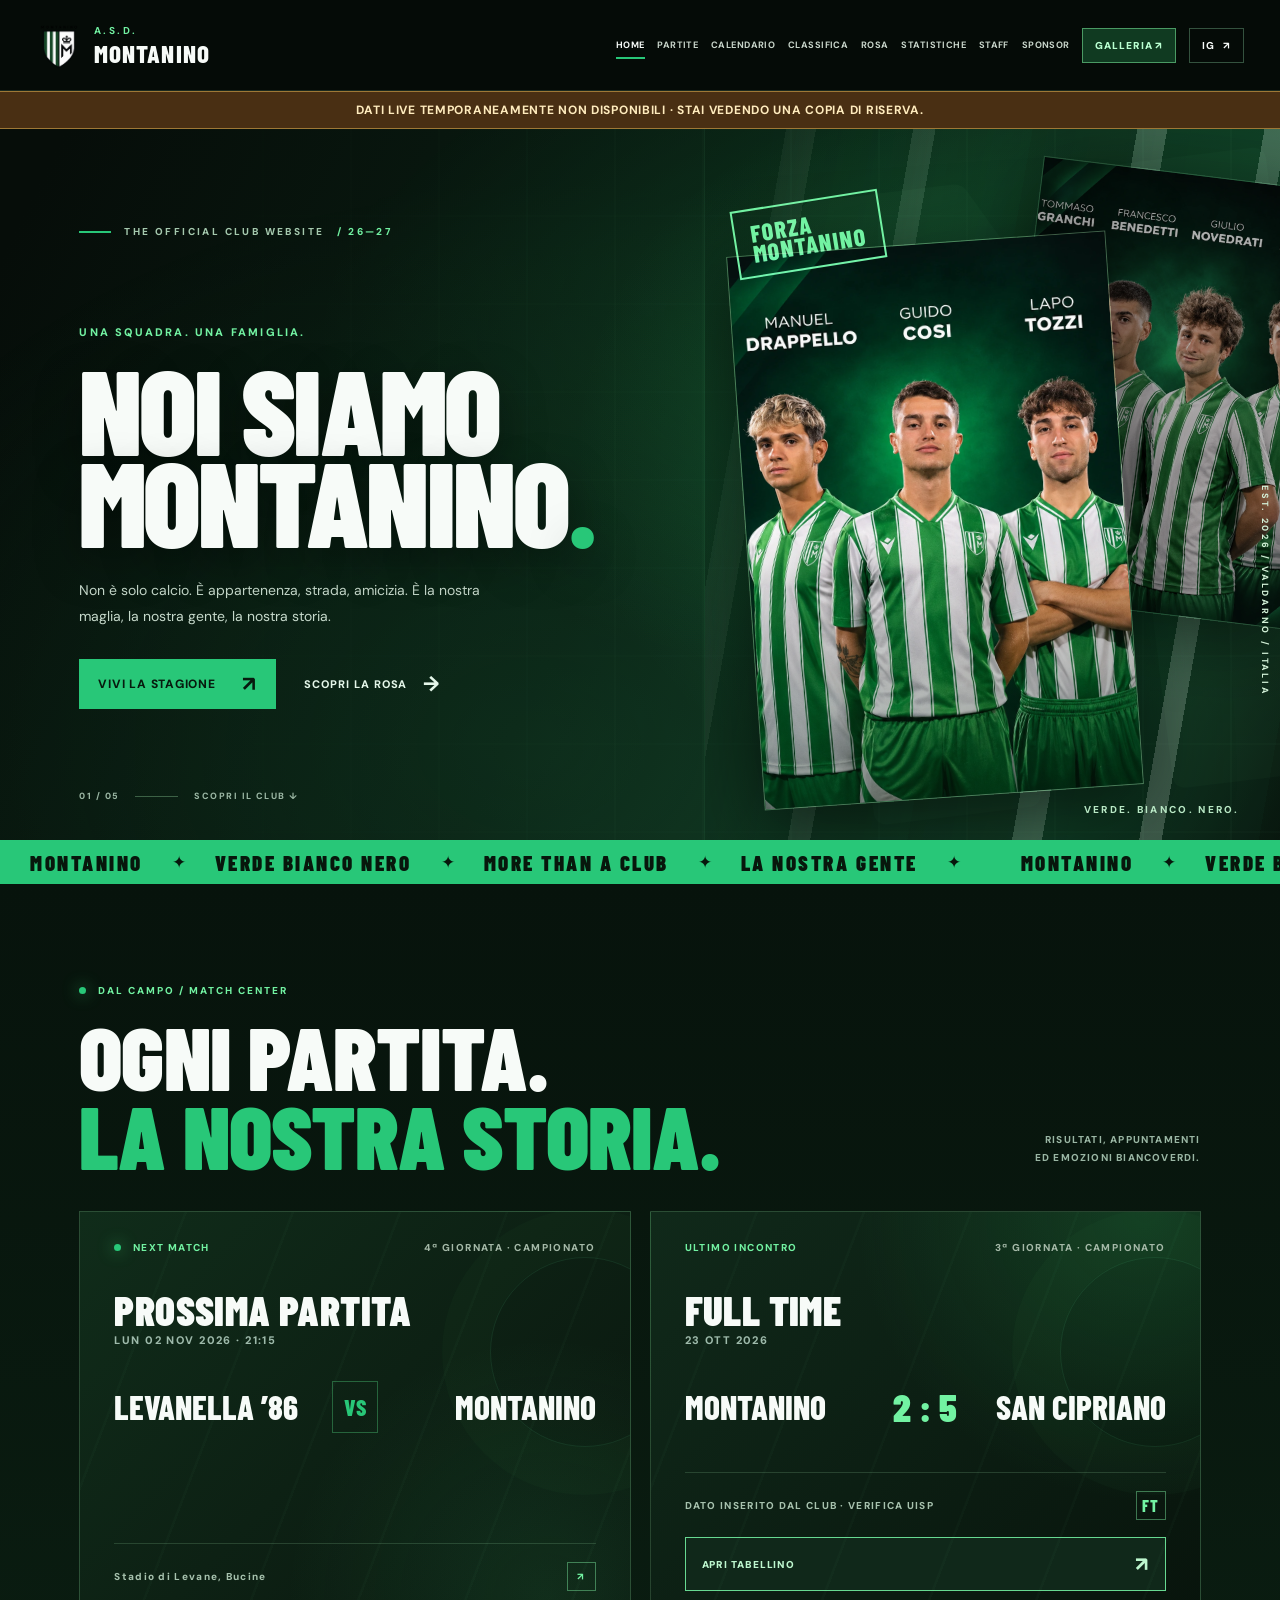
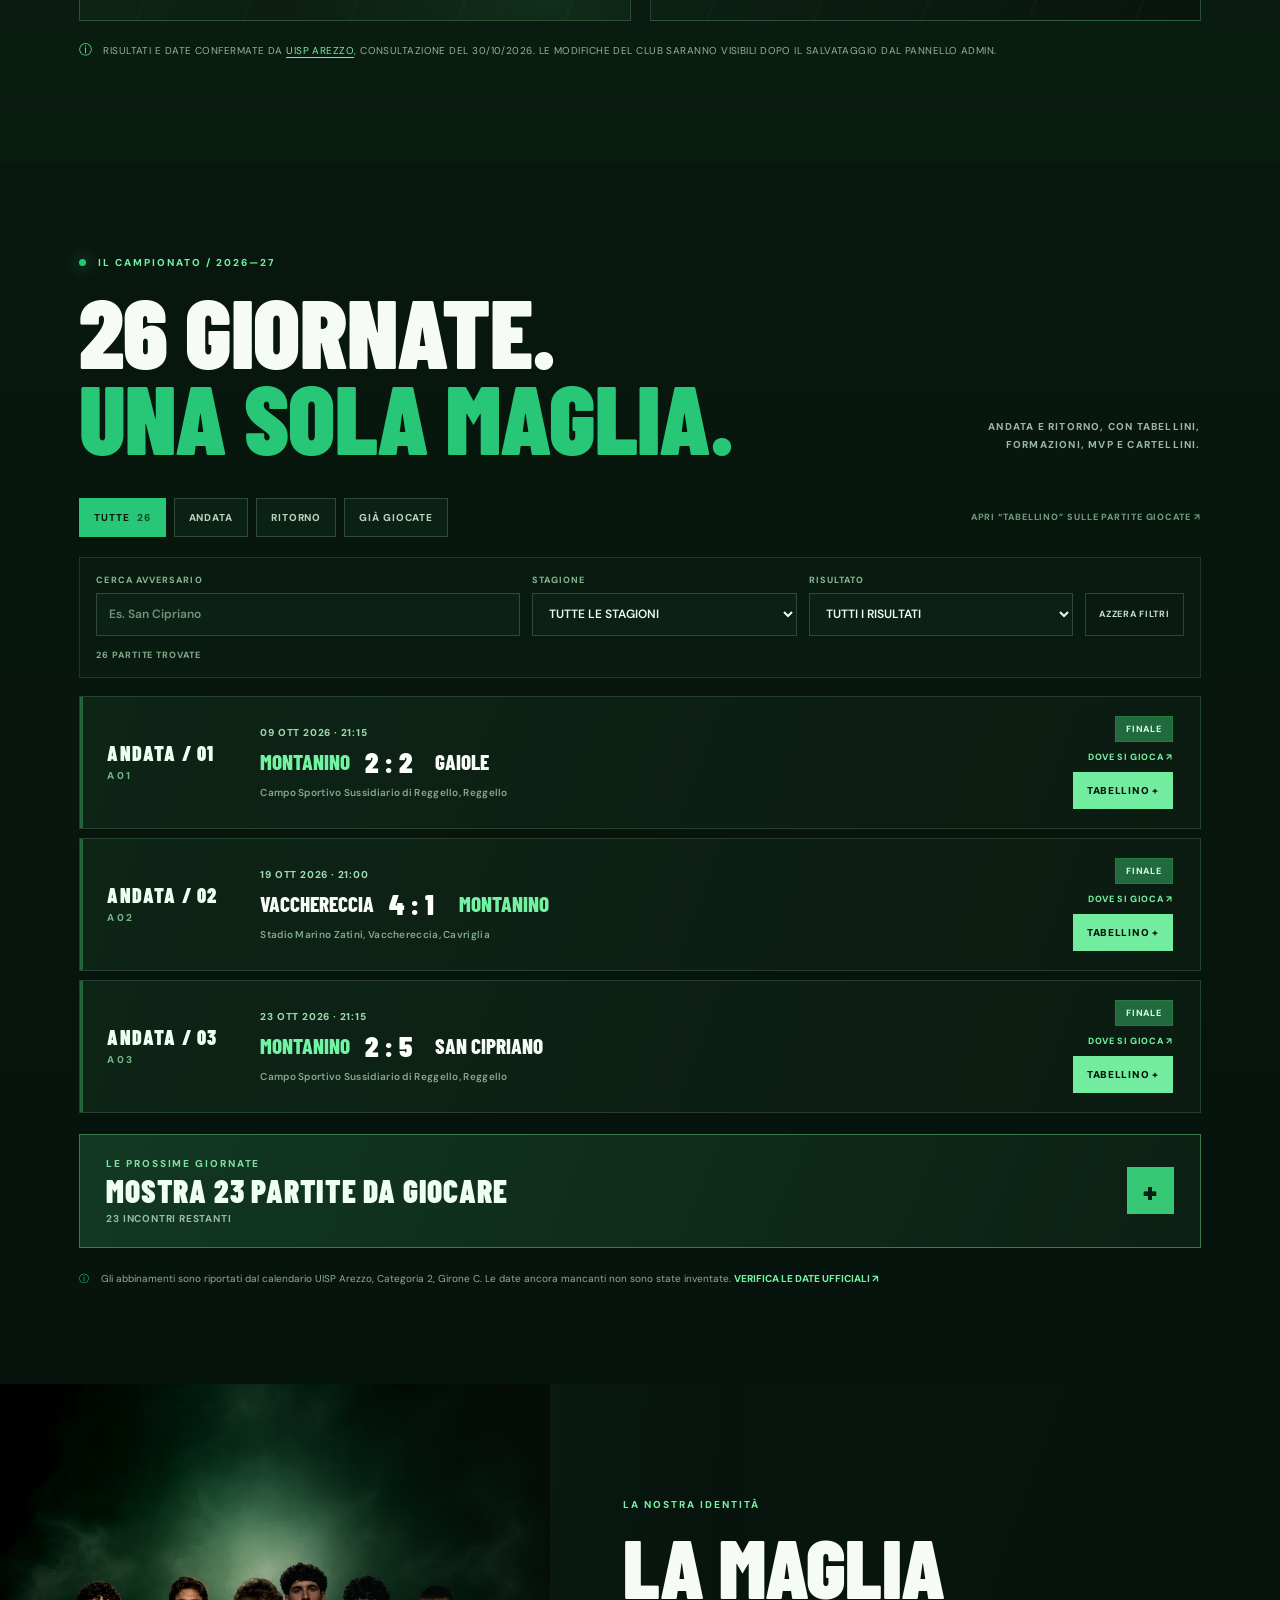
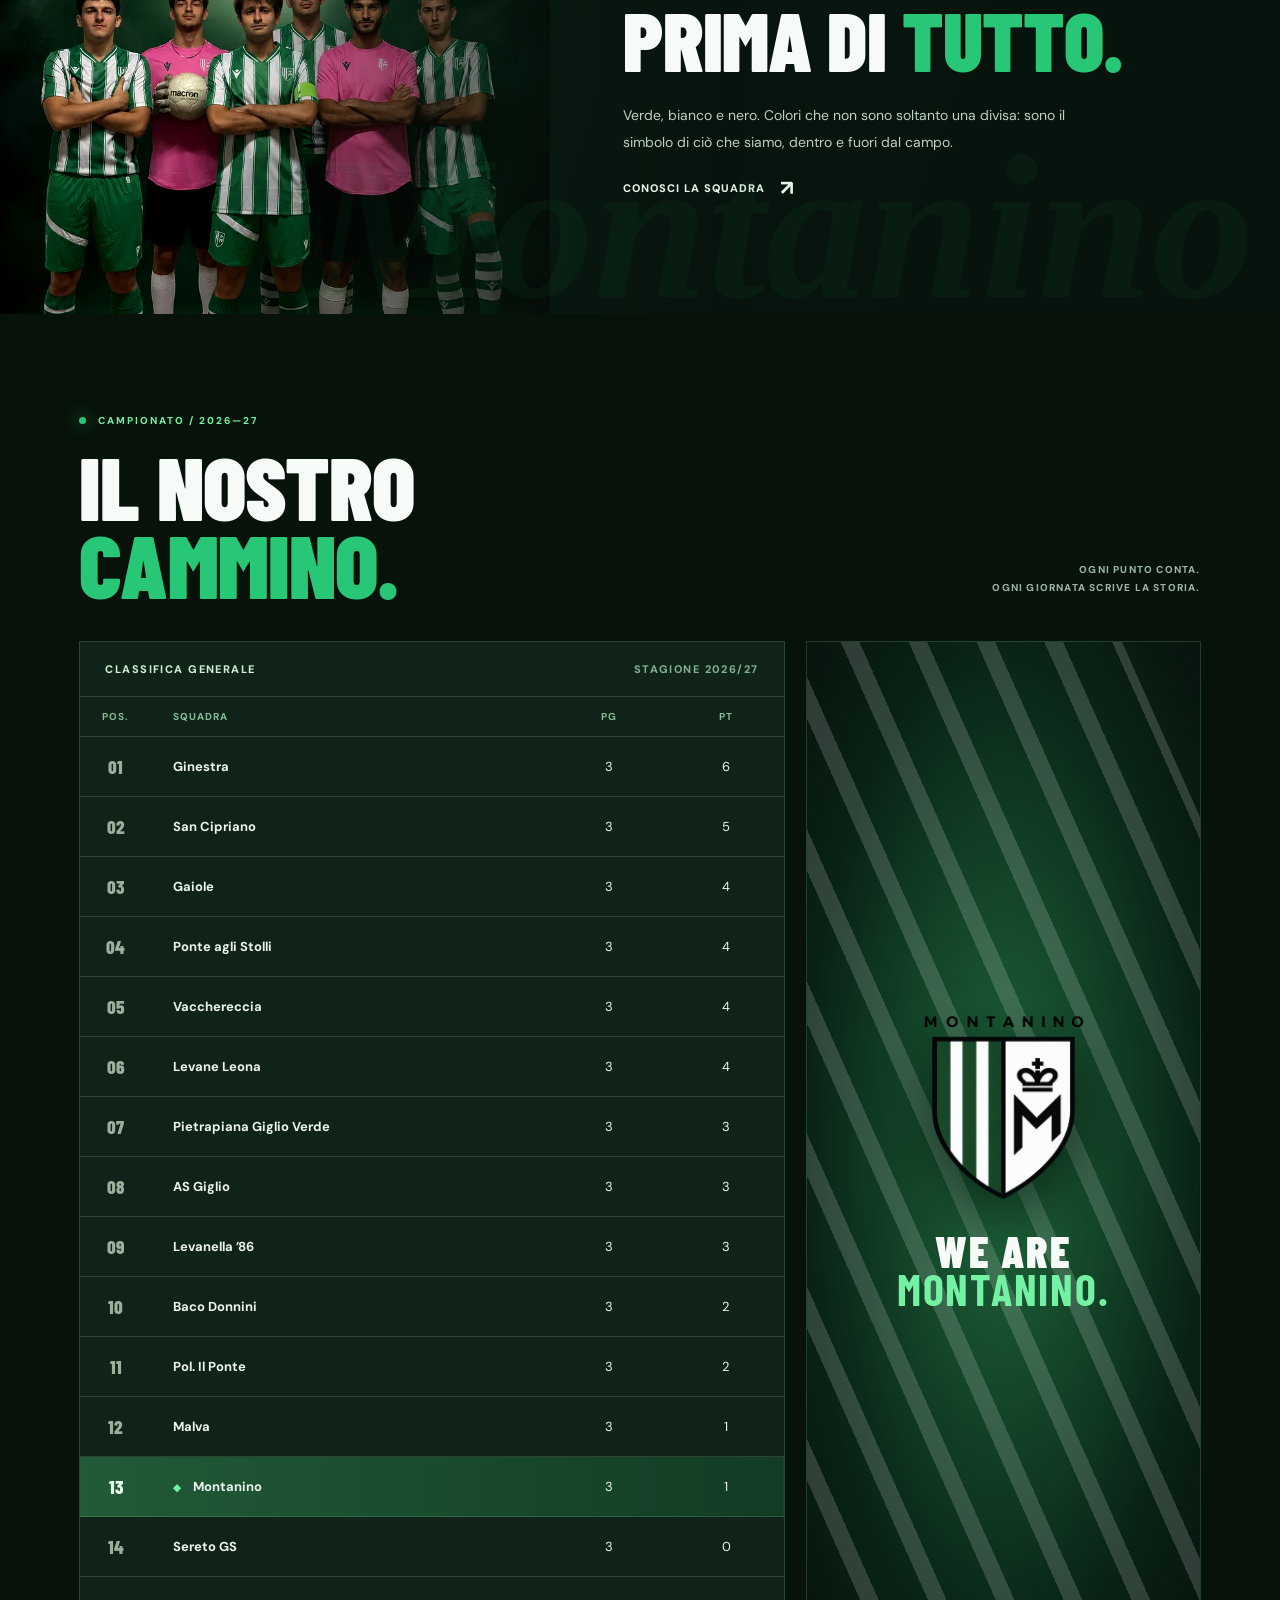
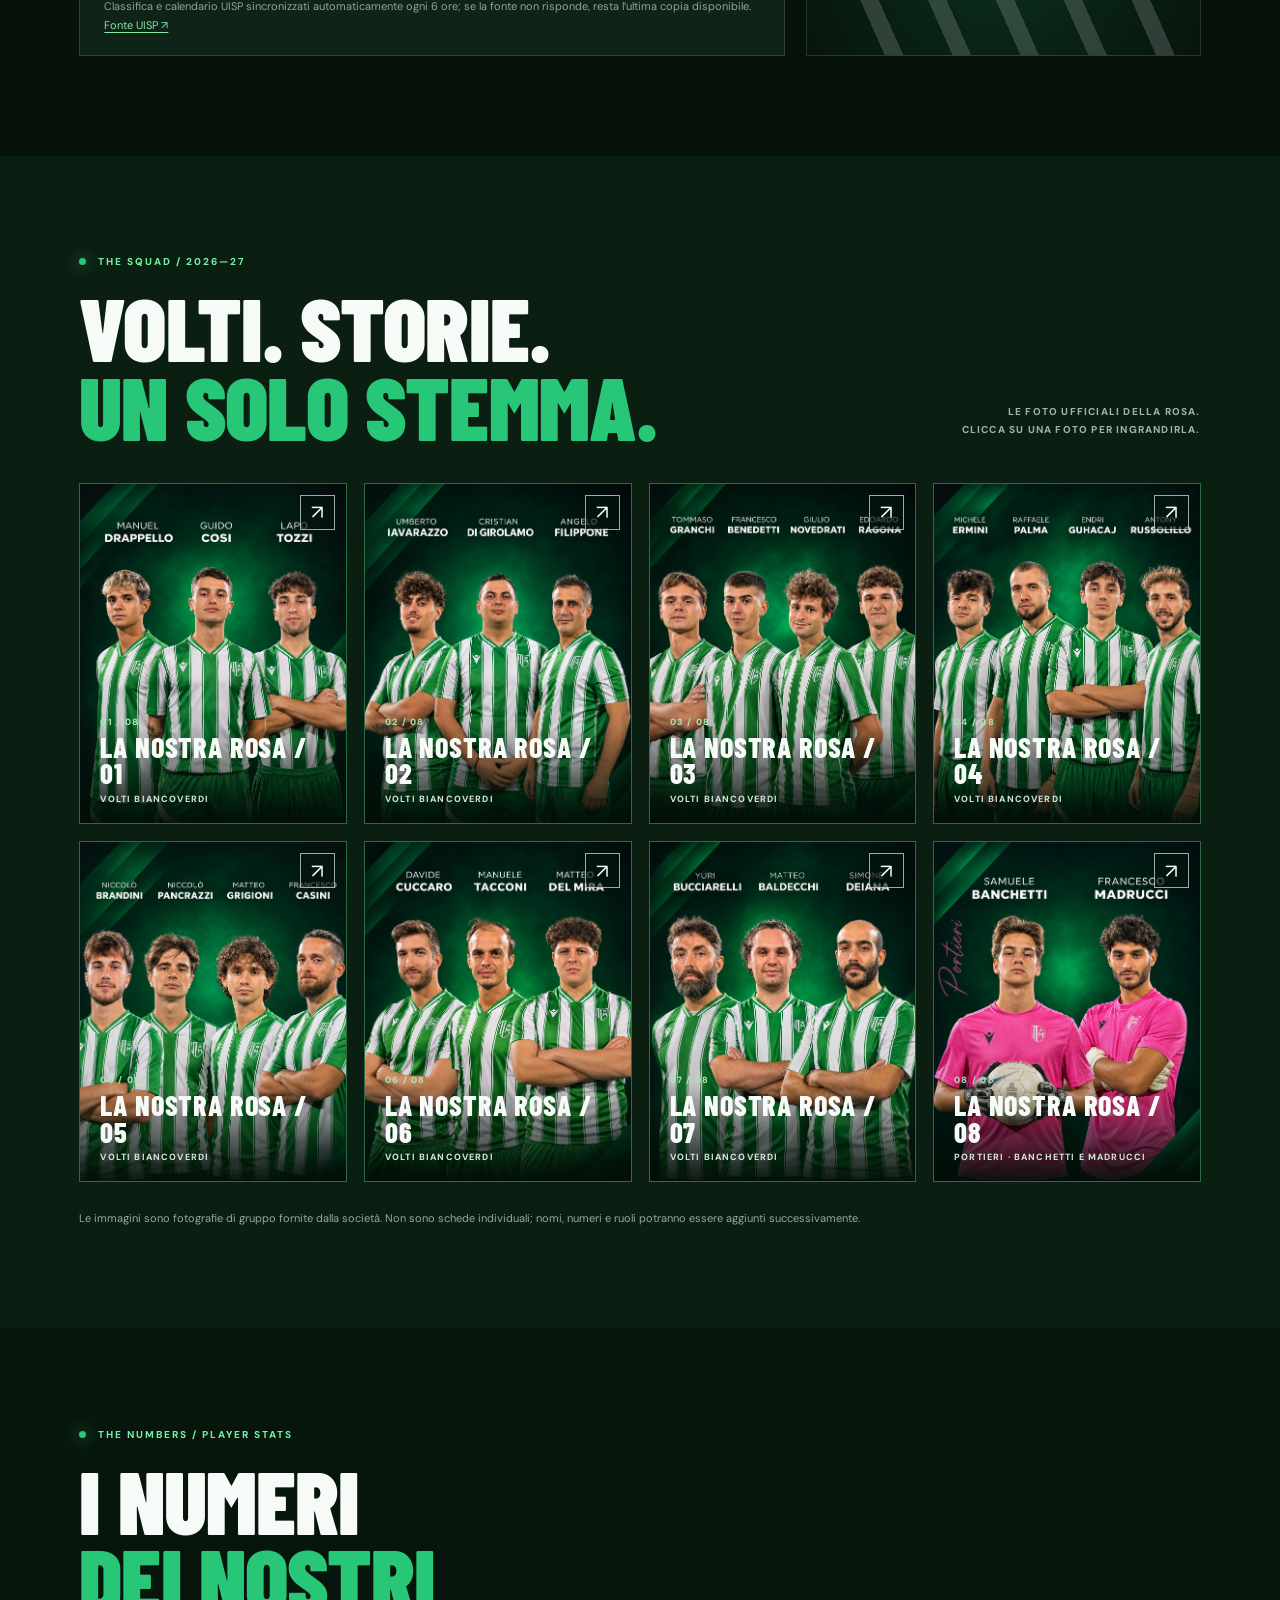
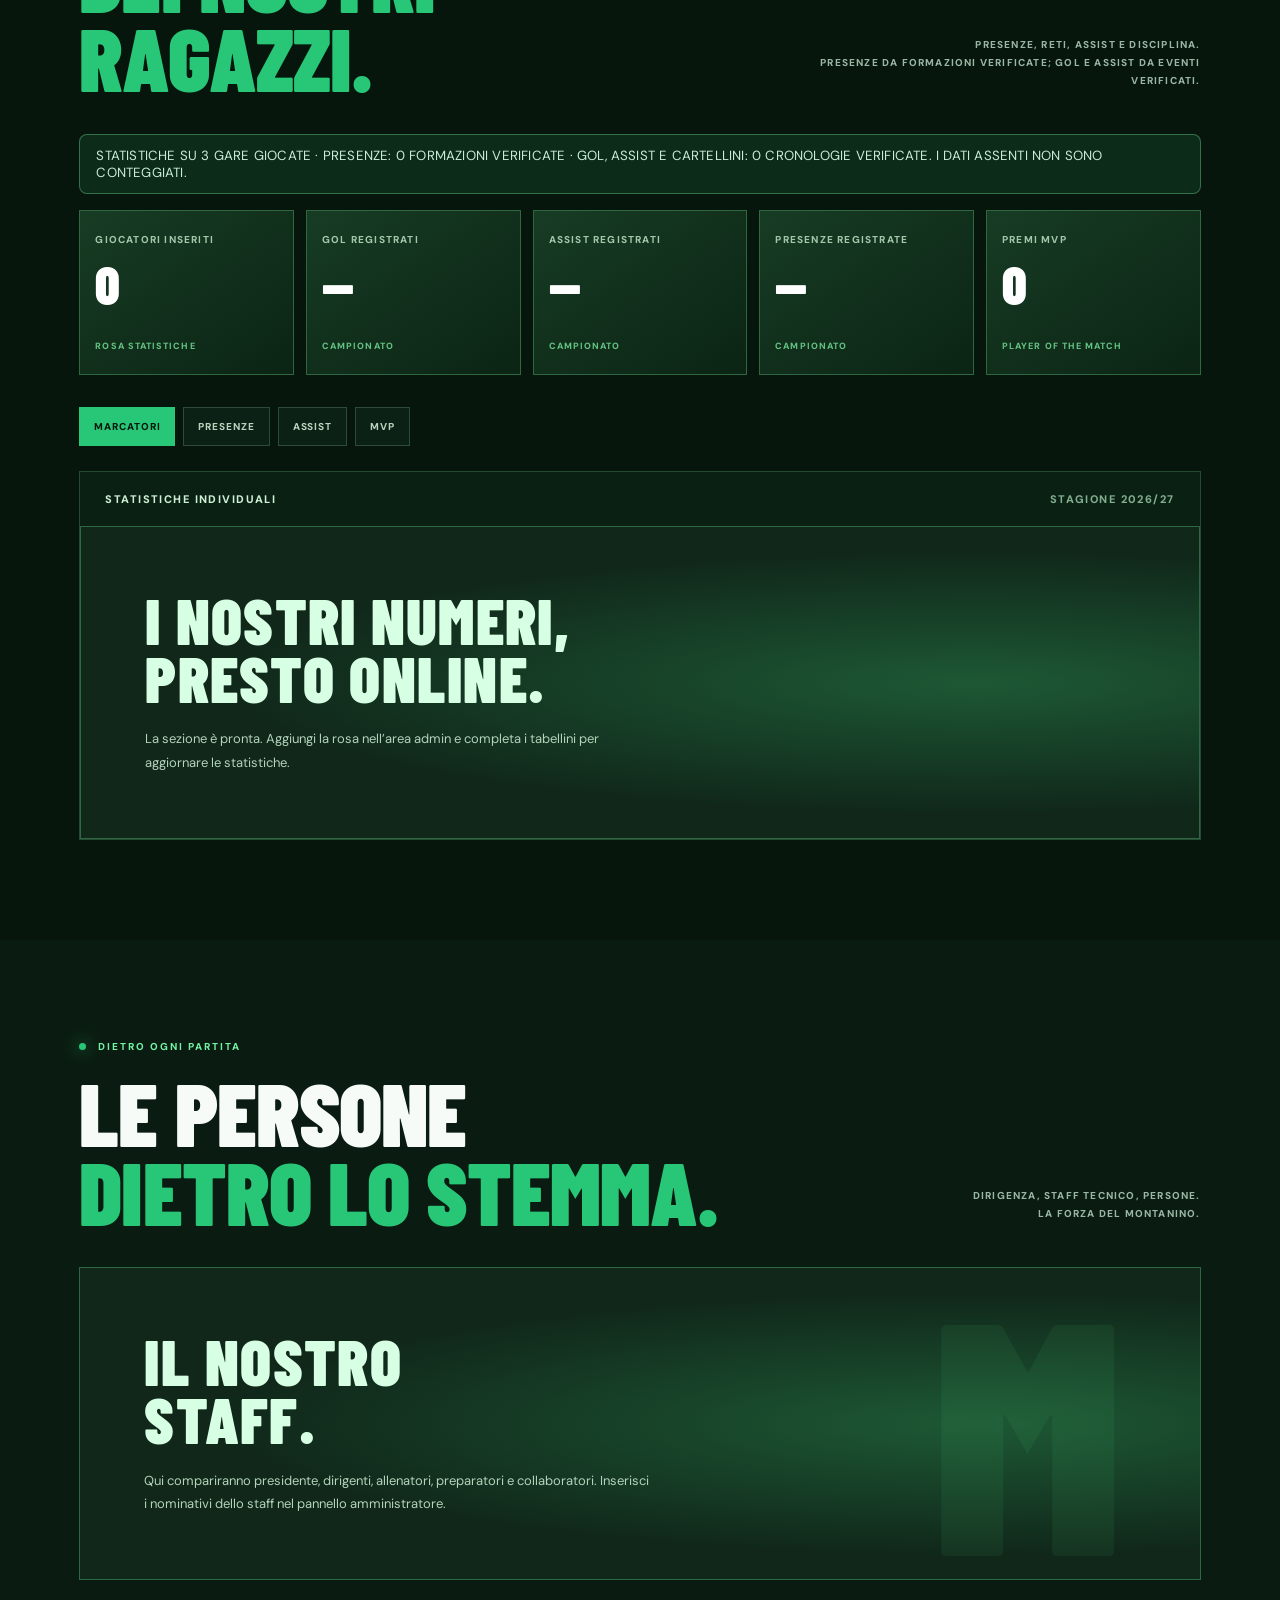
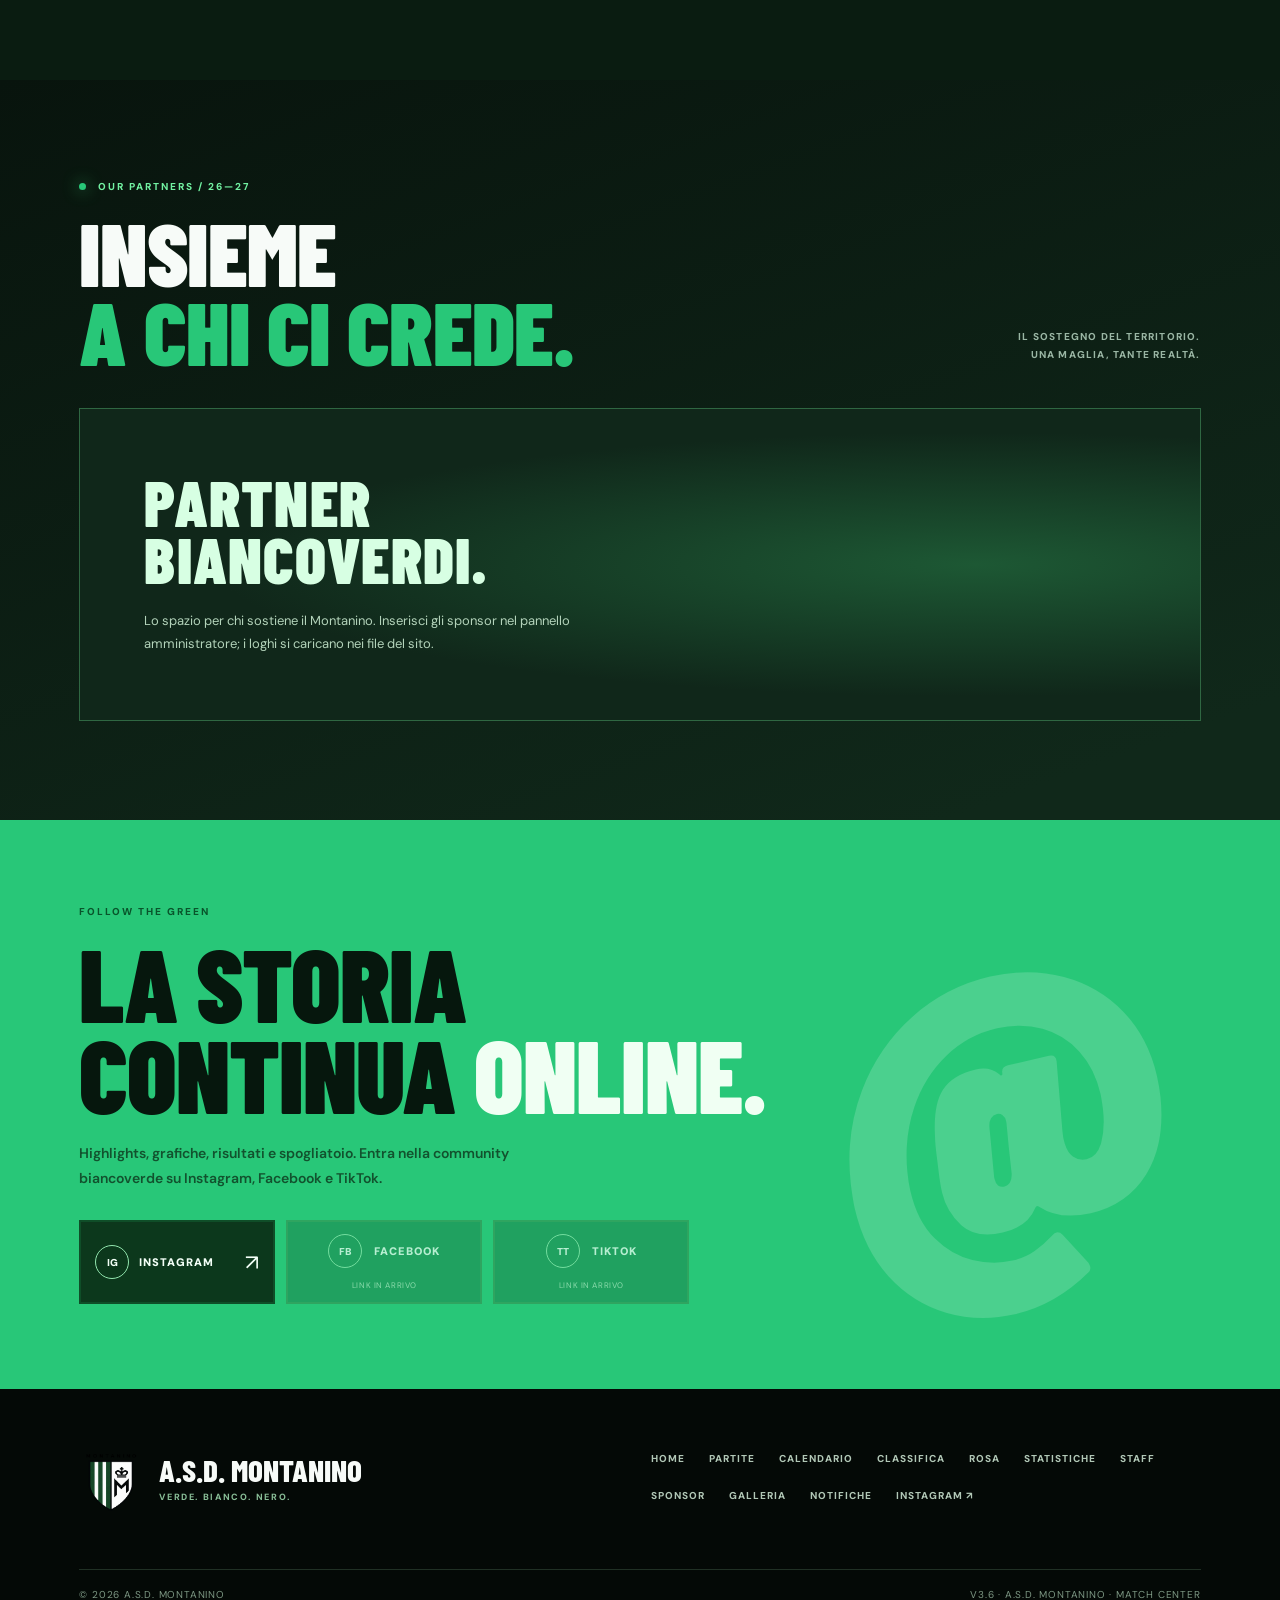
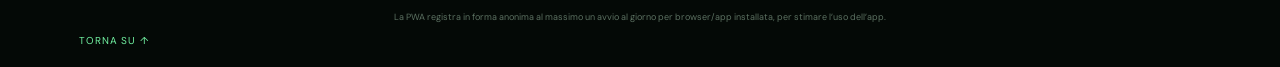
==== commit a138c669: "Improve search metadata for club homepage" ====
--- a/index.html
+++ b/index.html
@@ -9,6 +9,19 @@
   <meta property="og:title" content="A.S.D. Montanino — Sito ufficiale">
   <meta property="og:description" content="Non è solo calcio. È Montanino.">
   <meta property="og:image" content="assets/img/stemma.webp">
+  <link rel="canonical" href="https://asdmontanino.github.io/montanino/">
+  <script type="application/ld+json">
+  {
+    "@context": "https://schema.org",
+    "@type": "SportsOrganization",
+    "name": "A.S.D. Montanino",
+    "alternateName": "ASD Montanino",
+    "url": "https://asdmontanino.github.io/montanino/",
+    "sport": "Soccer",
+    "logo": "https://asdmontanino.github.io/montanino/assets/img/stemma.webp",
+    "sameAs": ["https://www.instagram.com/asd_montanino/"]
+  }
+  </script>
   <title>A.S.D. Montanino — Sito ufficiale</title>
   <link rel="icon" type="image/webp" href="assets/img/stemma.webp">
   <link rel="preconnect" href="https://fonts.googleapis.com">
